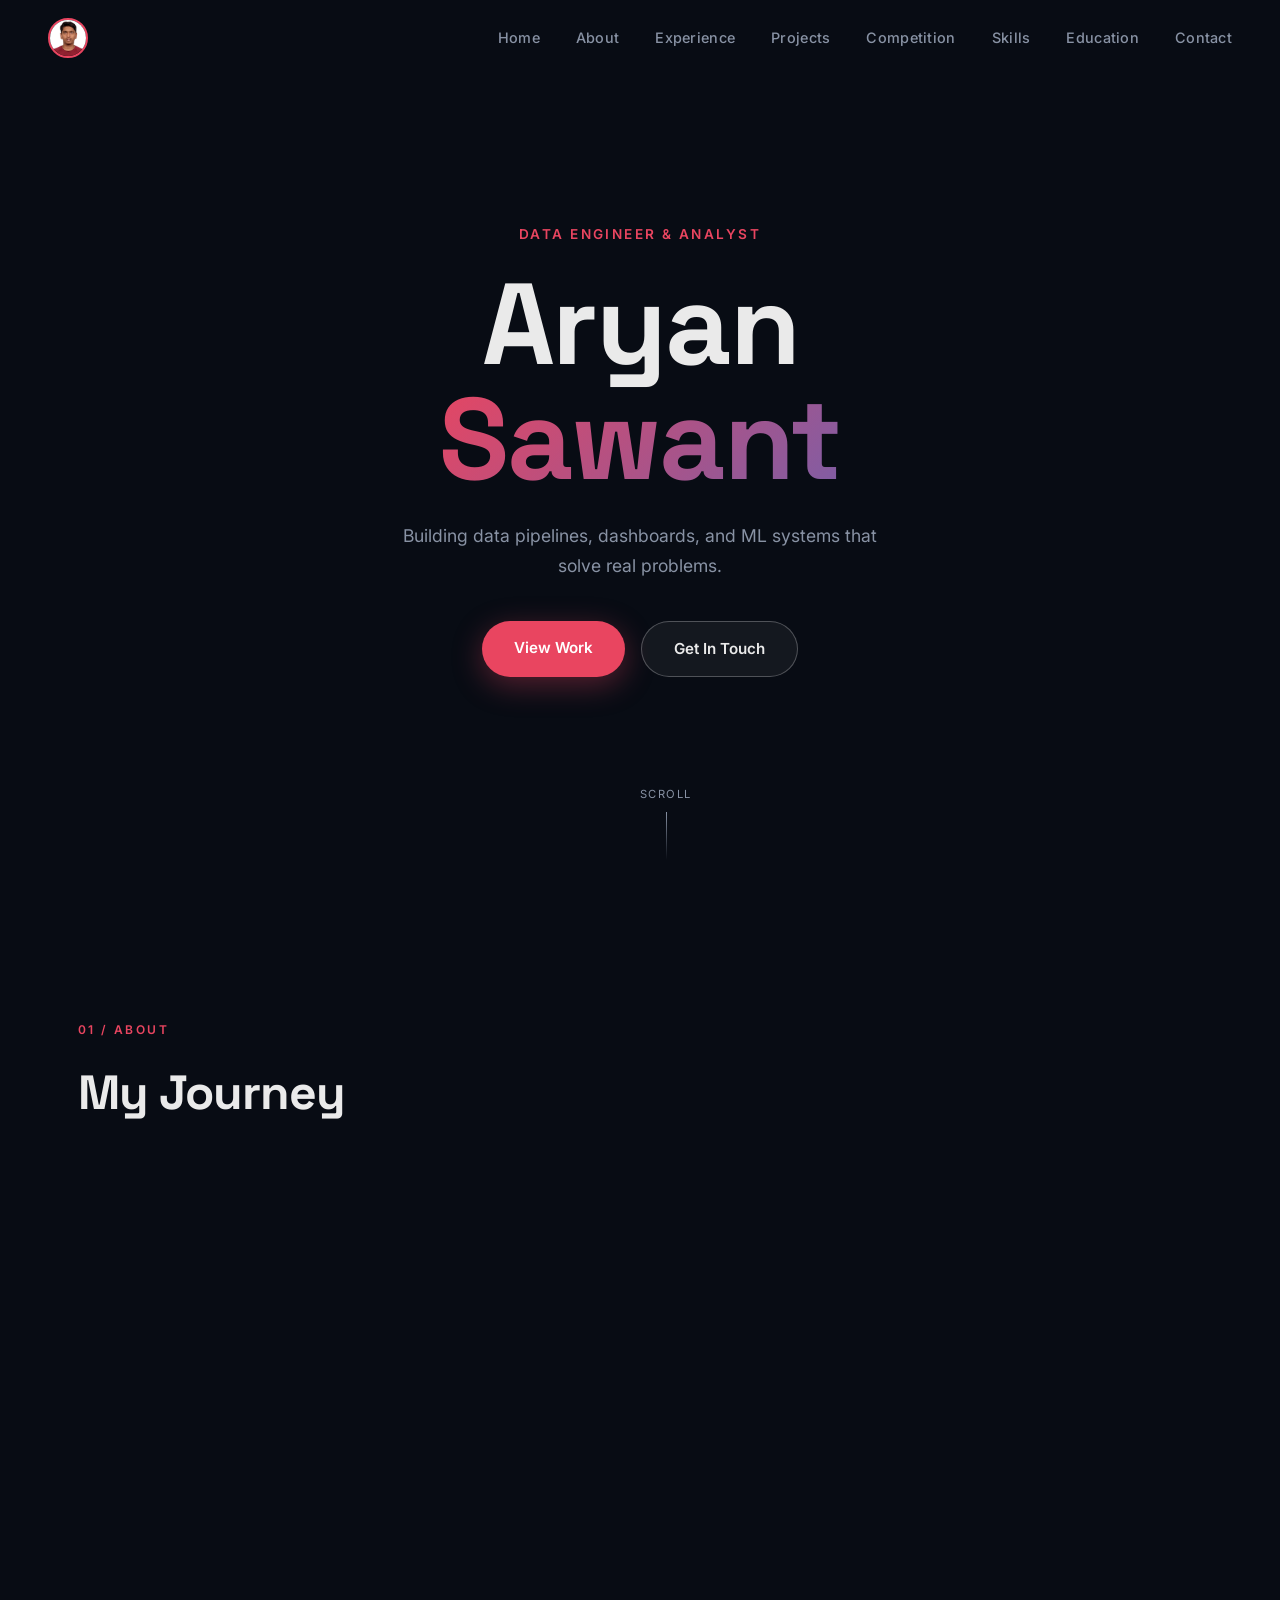
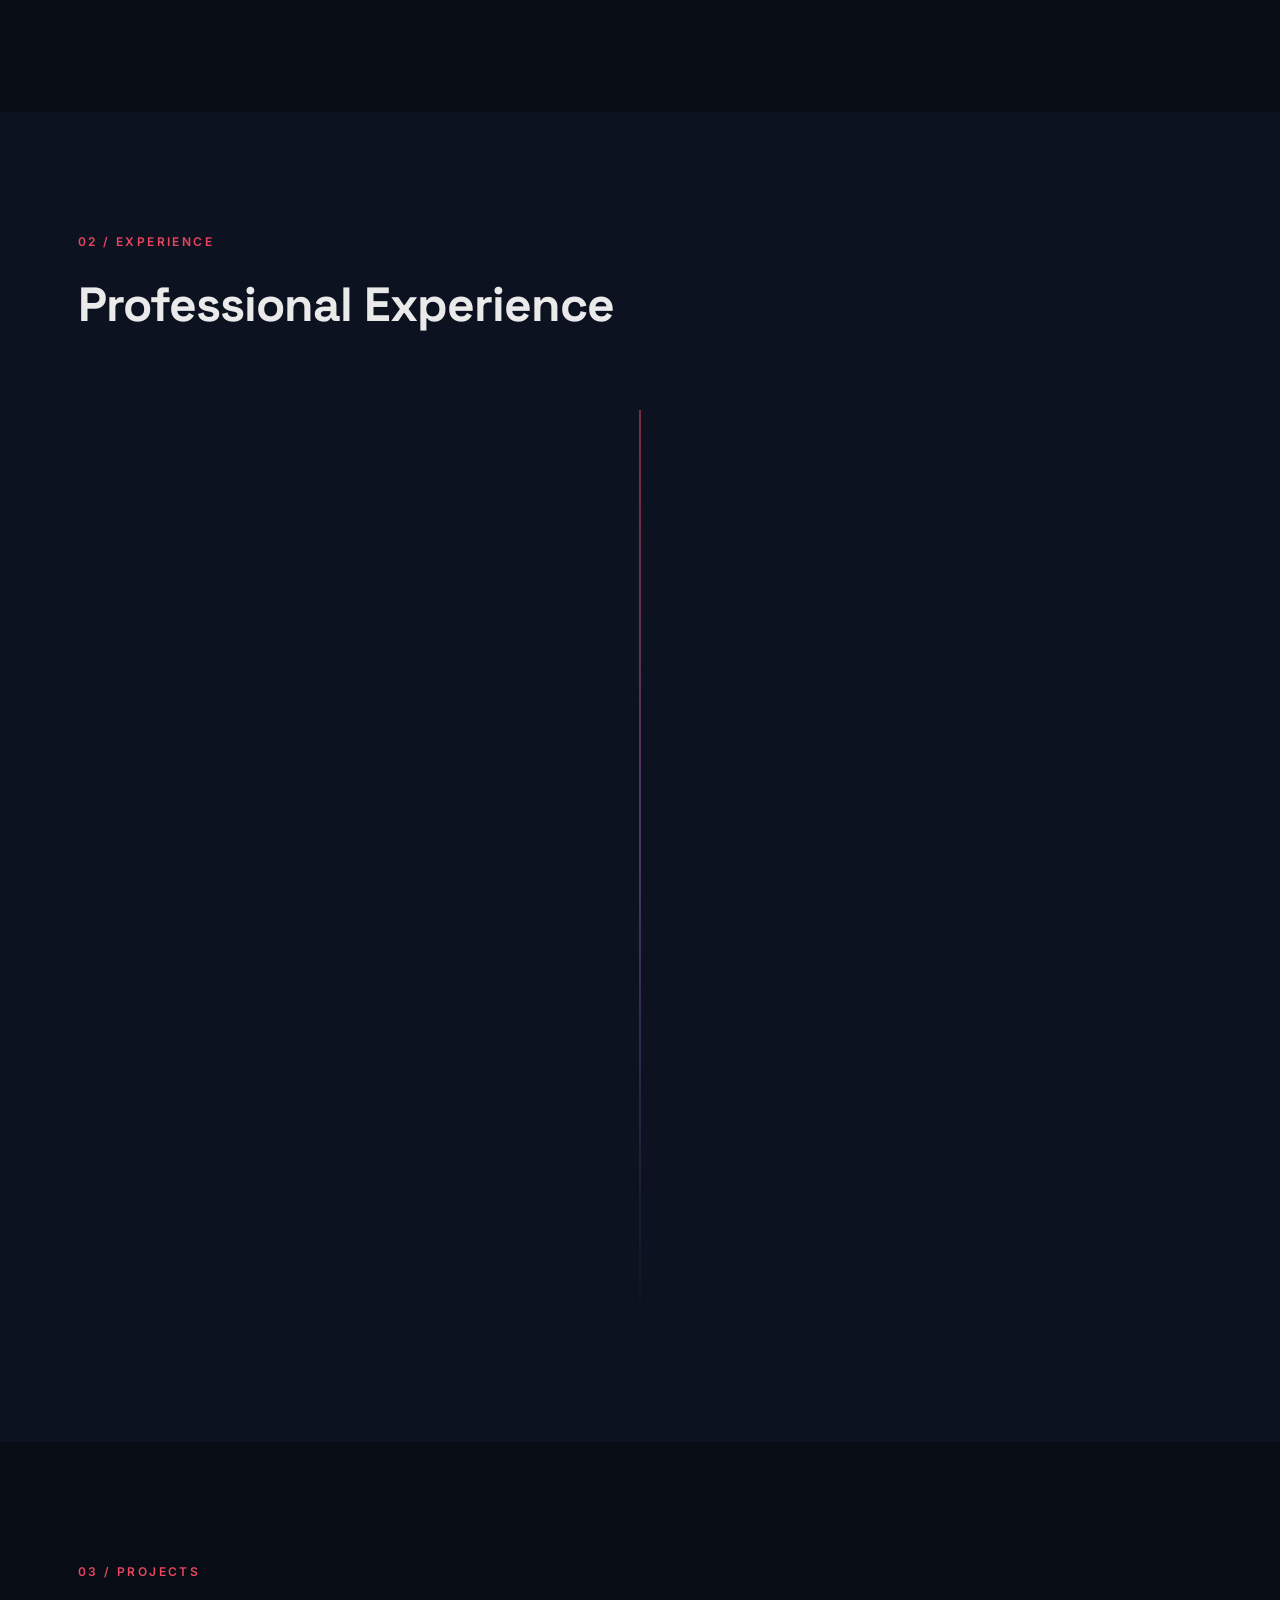
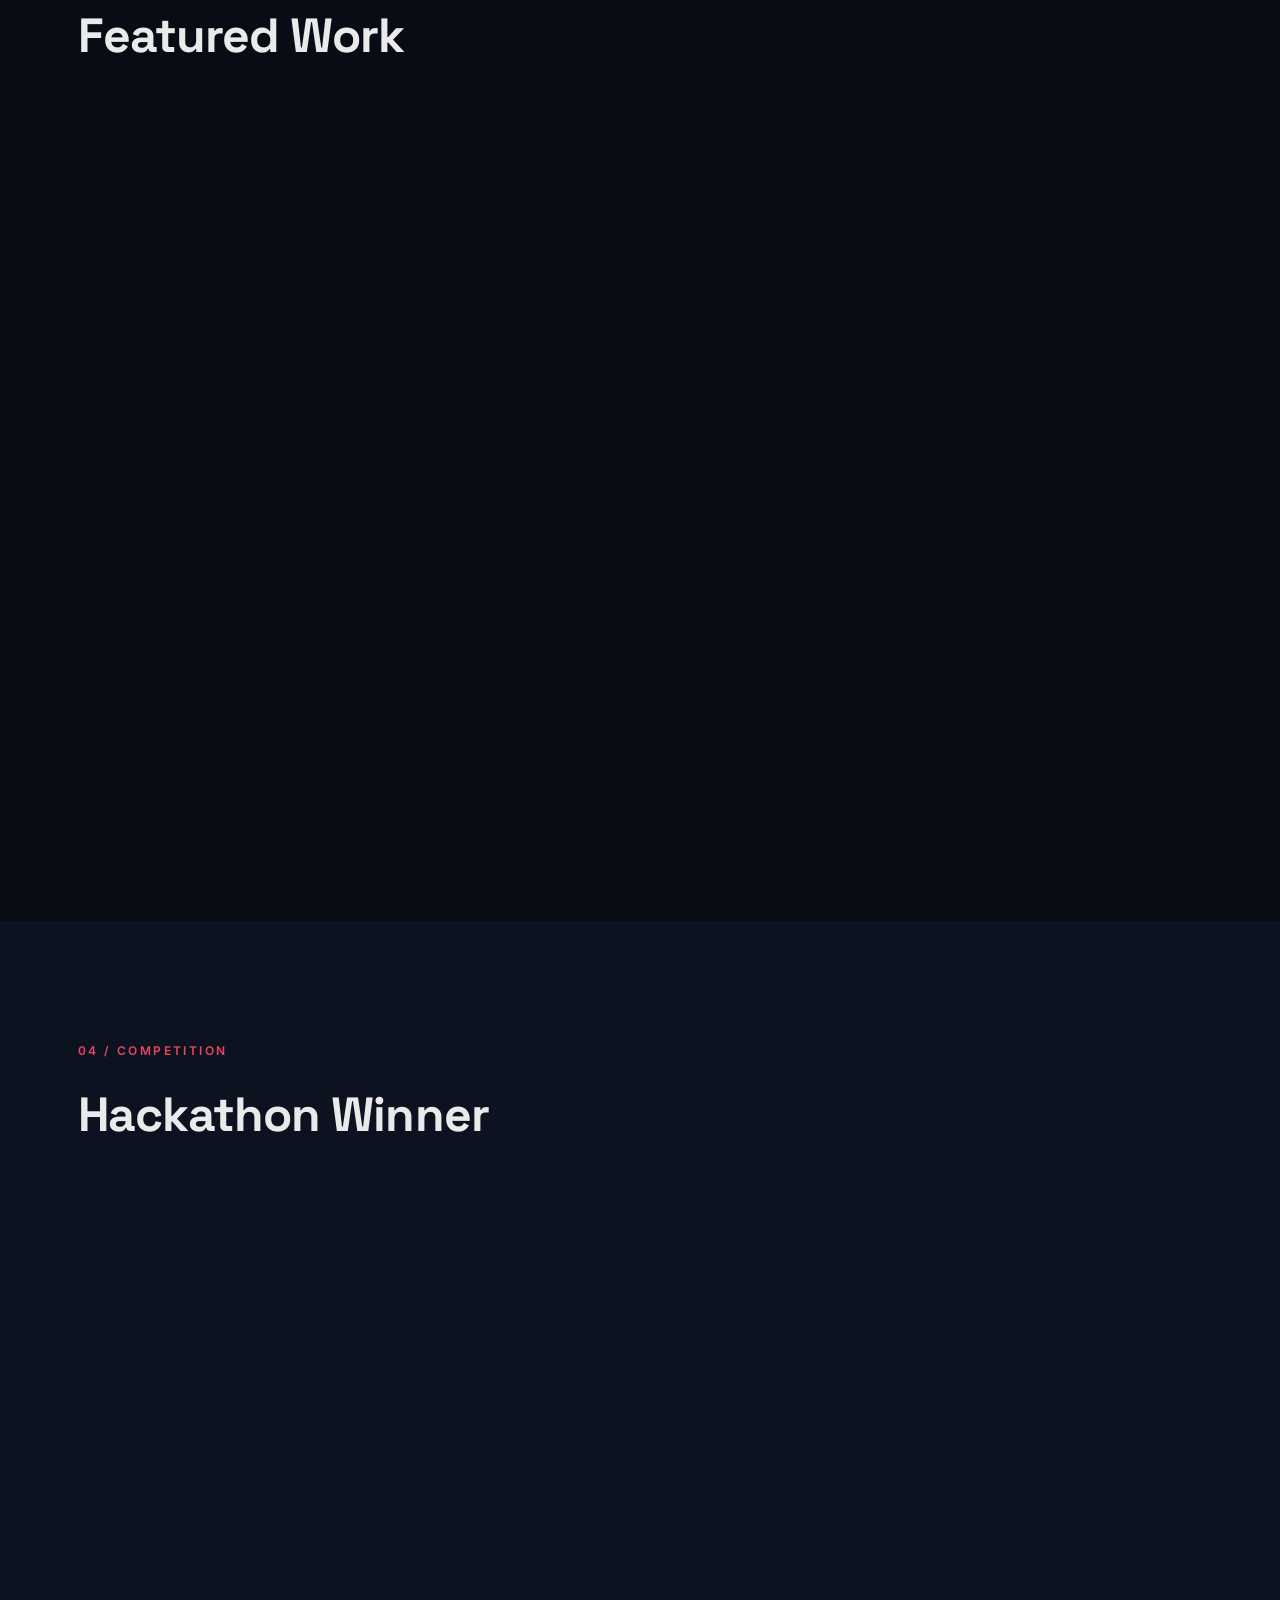
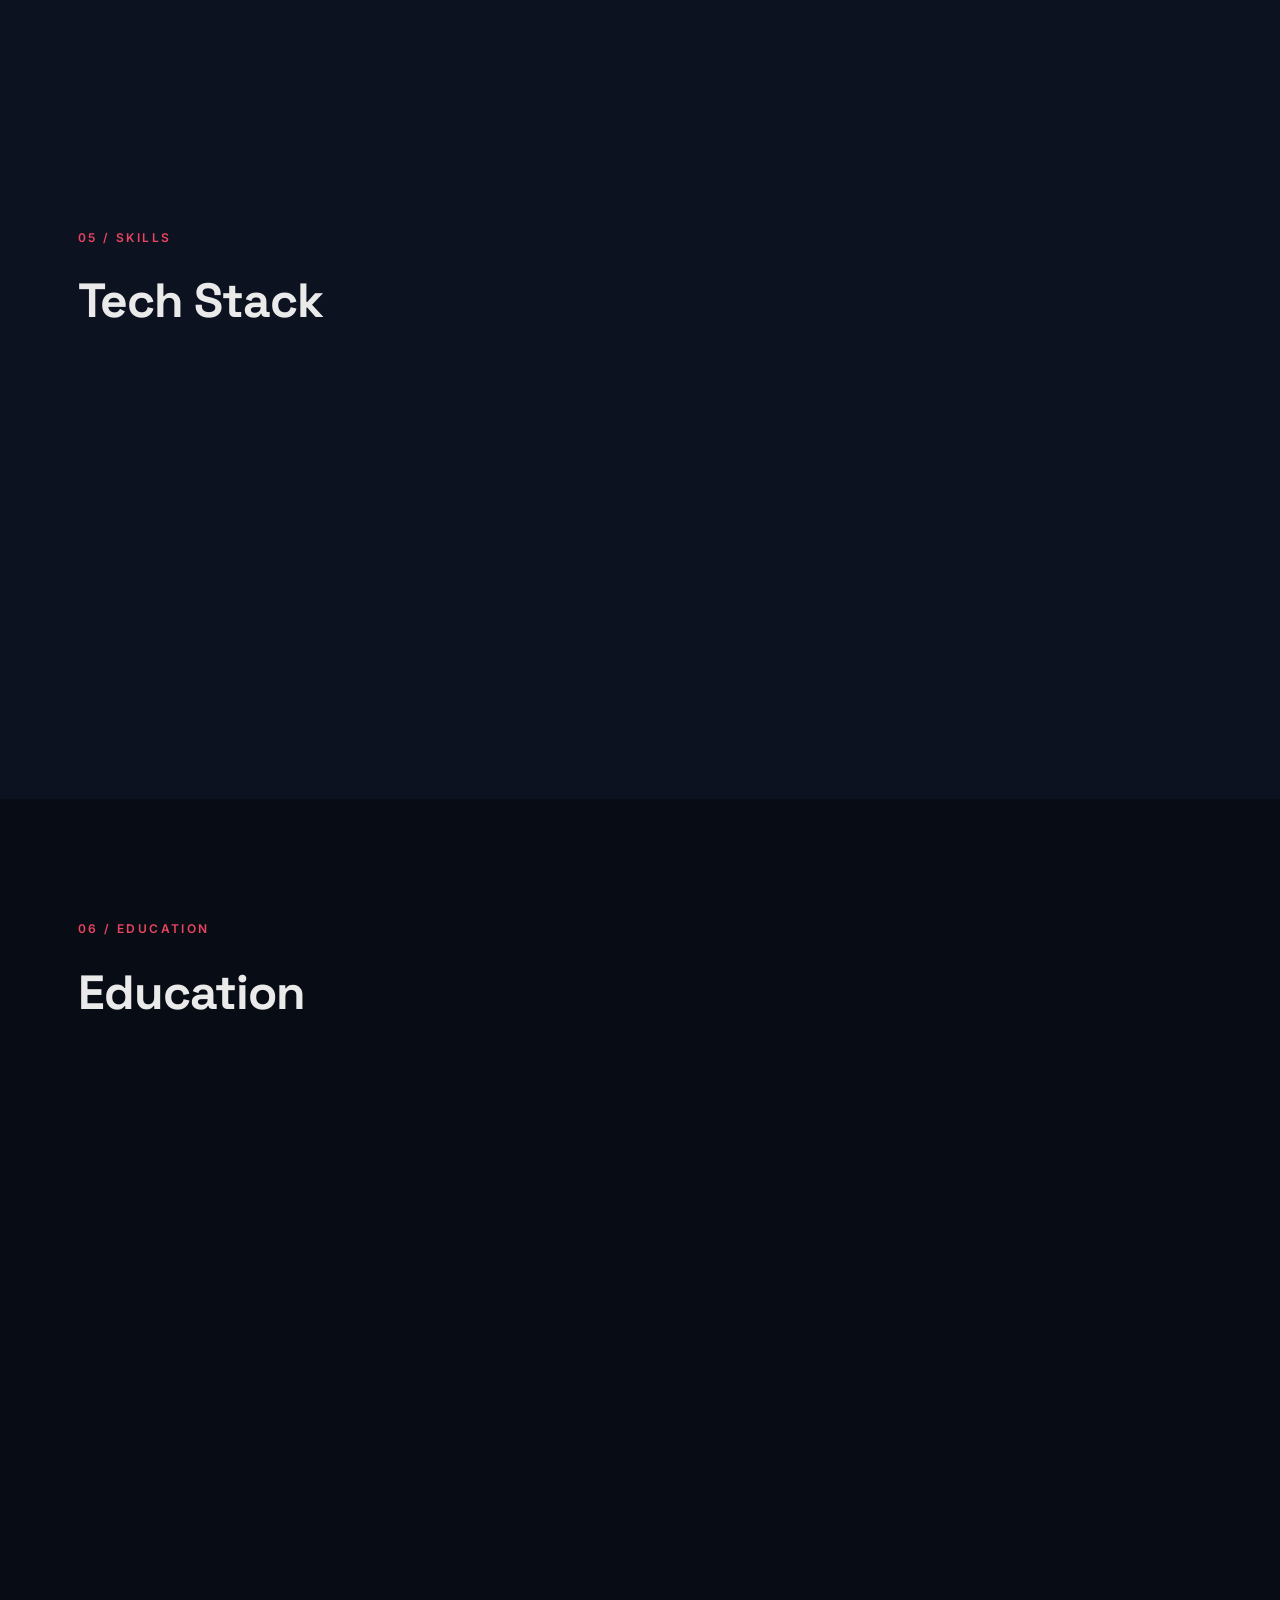
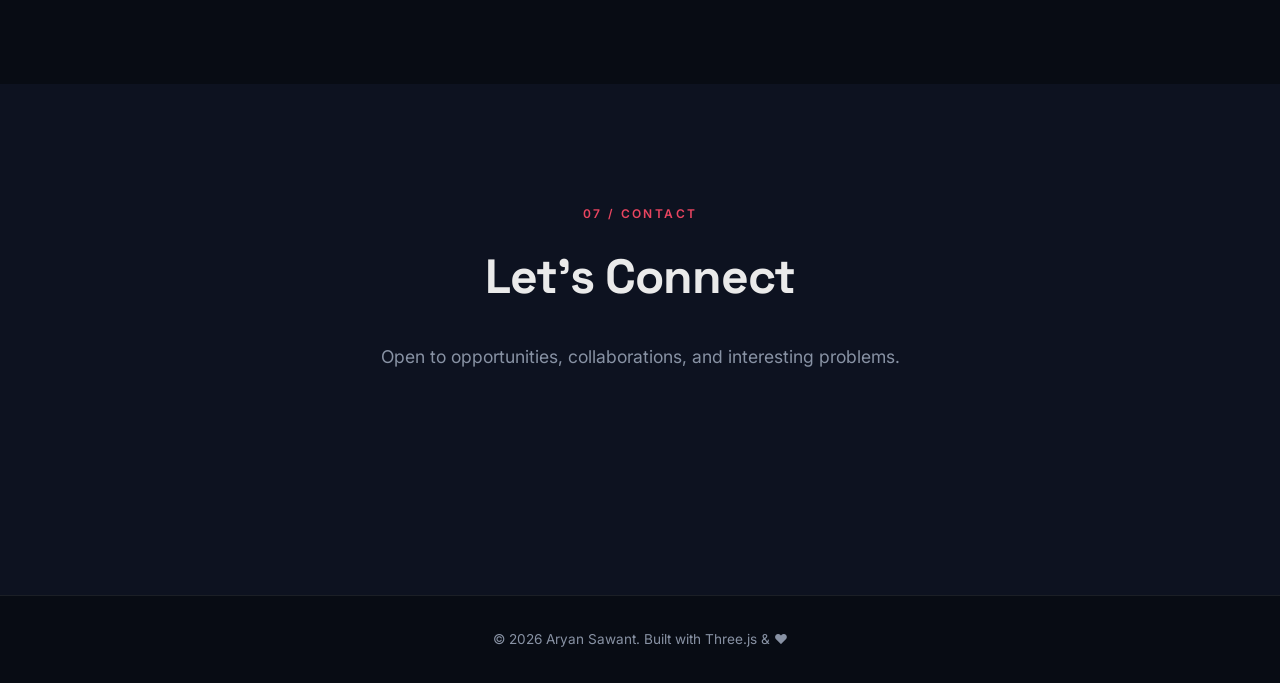
==== 3d-portfolio/index.html @ 6ea006fa "Remove Portfolio from page title Co-Authored-By: Claude Sonnet 4.6 <noreply@anthropic.com>" ====
<!doctype html>
<html lang="en">
<head>
  <meta charset="UTF-8" />
  <meta name="viewport" content="width=device-width, initial-scale=1.0" />
  <title>Aryan Sawant</title>
  <link rel="icon" href="project images/DSC_0341.JPG" type="image/jpeg" />
  <link rel="preconnect" href="https://fonts.googleapis.com" />
  <link rel="stylesheet" href="https://fonts.googleapis.com/css2?family=Inter:wght@300;400;600;700;900&family=Space+Grotesk:wght@400;600;700&display=swap" />
  <link rel="stylesheet" href="styles.css" />
</head>
<body>

<!-- ── NAV ─────────────────────────────────────────────────────────── -->
<nav id="navbar">
  <div class="nav-logo"><img src="project images/DSC_0341.JPG" alt="Aryan Sawant" class="nav-avatar" /></div>
  <ul class="nav-links">
    <li><a href="#hero">Home</a></li>
    <li><a href="#about">About</a></li>
    <li><a href="#experience">Experience</a></li>
    <li><a href="#projects">Projects</a></li>
    <li><a href="#hackathon">Competition</a></li>
    <li><a href="#skills">Skills</a></li>
    <li><a href="#education">Education</a></li>
    <li><a href="#contact">Contact</a></li>
  </ul>
  <button class="nav-hamburger" id="hamburger" aria-label="Menu">&#9776;</button>
</nav>

<!-- ── HERO ────────────────────────────────────────────────────────── -->
<section id="hero">
  <canvas id="hero-canvas"></canvas>
  <div class="hero-content">
    <p class="hero-tag">Data Engineer &amp; Analyst</p>
    <h1 class="hero-name">Aryan<br><span>Sawant</span></h1>
    <p class="hero-sub">Building data pipelines, dashboards, and ML systems that solve real problems.</p>
    <div class="hero-cta">
      <a href="#projects" class="btn btn-primary">View Work</a>
      <a href="#contact" class="btn btn-outline">Get In Touch</a>
    </div>
  </div>
  <div class="hero-scroll-hint">
    <span>Scroll</span>
    <div class="scroll-line"></div>
  </div>
</section>

<!-- ── ABOUT ───────────────────────────────────────────────────────── -->
<section id="about" class="section">
  <div class="container">
    <div class="section-label">01 / About</div>
    <h2 class="section-title">My Journey</h2>
    <div class="about-grid">
      <div class="about-text reveal">
        <p>I am a Computer Engineering student and data-focused developer who has built practical experience across analytics, dashboards, machine learning, and data engineering.</p>
        <p>My journey began with a Data Analyst Internship at <strong>DRDO</strong>, where I worked on aircraft tire defect detection, waste forecasting dashboards, and AI-driven research for defense operations.</p>
        <p>I later contributed as a Data Analyst at <strong>KUIK</strong>, building delivery performance pipelines, PostgreSQL optimizations, coverage dashboards, and automation tools for real business problems.</p>
        <p>I also secured <strong>2nd runner-up</strong> in the Tantraudgama 2025 Insight Innovators Challenge — winning ₹10,000.</p>
      </div>
      <div class="about-card-wrap reveal">
        <div class="about-3d-card" id="about-card">
          <div class="card-inner">
            <div class="card-glow"></div>
            <div class="card-stat"><span class="stat-num">2+</span><span class="stat-label">Years of Experience</span></div>
            <div class="card-stat"><span class="stat-num">50k+</span><span class="stat-label">Records Analyzed</span></div>
            <div class="card-stat"><span class="stat-num">93%</span><span class="stat-label">ML Model Accuracy</span></div>
            <div class="card-stat"><span class="stat-num">30%</span><span class="stat-label">SLA Improvement</span></div>
          </div>
        </div>
      </div>
    </div>
  </div>
</section>

<!-- ── EXPERIENCE ──────────────────────────────────────────────────── -->
<section id="experience" class="section section-dark">
  <div class="container">
    <div class="section-label">02 / Experience</div>
    <h2 class="section-title">Professional Experience</h2>
    <div class="timeline">

      <div class="timeline-item reveal" data-side="right">
        <div class="timeline-dot"></div>
        <div class="timeline-card tilt-card">
          <div class="tc-header">
            <div class="tc-logo-wrap">
              <img src="project images/thekuik_logo.jfif" alt="KUIK" class="tc-logo" />
            </div>
            <div>
              <h3>Data Analyst Intern</h3>
              <p class="tc-org">KUIK</p>
              <p class="tc-date">Aug 2025 – Apr 2026</p>
            </div>
          </div>
          <ul>
            <li>Developed data pipelines enhancing delivery performance for Amazon &amp; Myntra.</li>
            <li>Created dashboards improving visibility into delivery delays — <strong>30% SLA improvement</strong>.</li>
            <li>Optimized PostgreSQL queries boosting data reliability by <strong>10%</strong>.</li>
            <li>Integrated pincode coverage dashboards for serviceable delivery areas.</li>
            <li>Built a Python tool to calculate the farthest serviceable delivery point, eliminating manual effort.</li>
          </ul>
        </div>
      </div>

      <div class="timeline-item reveal" data-side="left">
        <div class="timeline-dot"></div>
        <div class="timeline-card tilt-card">
          <div class="tc-header">
            <div class="tc-logo-wrap">
              <img src="project images/drdo.png" alt="DRDO" class="tc-logo" />
            </div>
            <div>
              <h3>Data Analyst Intern</h3>
              <p class="tc-org">DRDO</p>
              <p class="tc-date">Jan 2024 – Sep 2024</p>
            </div>
          </div>
          <ul>
            <li>Designed aircraft tire defect detection system with <strong>93% accuracy</strong>.</li>
            <li>Built Power BI dashboards for waste category forecasting, reducing defense costs.</li>
            <li>Published a research paper on AI-driven waste management in a high-impact journal.</li>
            <li>Improved analytical accuracy by <strong>9%</strong> using data normalization techniques.</li>
          </ul>
        </div>
      </div>

    </div>
  </div>
</section>

<!-- ── PROJECTS ────────────────────────────────────────────────────── -->
<section id="projects" class="section">
  <div class="container">
    <div class="section-label">03 / Projects</div>
    <h2 class="section-title">Featured Work</h2>
    <div class="project-grid">

      <!-- Rsend -->
      <div class="project-card tilt-card reveal">
        <div class="project-img-wrap proj-illustration">
          <svg viewBox="0 0 400 200" xmlns="http://www.w3.org/2000/svg" class="proj-svg">
            <defs>
              <linearGradient id="g1" x1="0%" y1="0%" x2="100%" y2="100%">
                <stop offset="0%" stop-color="#1a1d3a"/>
                <stop offset="100%" stop-color="#2d1f4e"/>
              </linearGradient>
              <linearGradient id="g1a" x1="0%" y1="100%" x2="0%" y2="0%">
                <stop offset="0%" stop-color="#7b5ea7" stop-opacity="0.9"/>
                <stop offset="100%" stop-color="#e94560" stop-opacity="0.9"/>
              </linearGradient>
            </defs>
            <rect width="400" height="200" fill="url(#g1)"/>
            <!-- grid lines -->
            <line x1="0" y1="160" x2="400" y2="160" stroke="rgba(255,255,255,0.06)" stroke-width="1"/>
            <line x1="0" y1="120" x2="400" y2="120" stroke="rgba(255,255,255,0.06)" stroke-width="1"/>
            <line x1="0" y1="80" x2="400" y2="80" stroke="rgba(255,255,255,0.06)" stroke-width="1"/>
            <!-- bar chart -->
            <rect x="30" y="100" width="28" height="60" rx="4" fill="url(#g1a)" opacity="0.8"/>
            <rect x="70" y="70"  width="28" height="90" rx="4" fill="url(#g1a)"/>
            <rect x="110" y="115" width="28" height="45" rx="4" fill="url(#g1a)" opacity="0.7"/>
            <rect x="150" y="55"  width="28" height="105" rx="4" fill="url(#g1a)"/>
            <rect x="190" y="85"  width="28" height="75" rx="4" fill="url(#g1a)" opacity="0.85"/>
            <!-- sidebar panel -->
            <rect x="248" y="20" width="132" height="160" rx="10" fill="rgba(255,255,255,0.05)" stroke="rgba(255,255,255,0.1)" stroke-width="1"/>
            <!-- paper plane icon -->
            <text x="268" y="52" font-size="22" fill="#7b5ea7">✈</text>
            <!-- email rows -->
            <rect x="262" y="65" width="100" height="7" rx="3" fill="rgba(255,255,255,0.15)"/>
            <rect x="262" y="78" width="74" height="5" rx="3" fill="rgba(255,255,255,0.08)"/>
            <rect x="262" y="95" width="100" height="7" rx="3" fill="rgba(255,255,255,0.12)"/>
            <rect x="262" y="108" width="60" height="5" rx="3" fill="rgba(255,255,255,0.07)"/>
            <rect x="262" y="124" width="100" height="7" rx="3" fill="rgba(255,255,255,0.1)"/>
            <!-- send button -->
            <rect x="262" y="148" width="100" height="20" rx="10" fill="#7b5ea7" opacity="0.9"/>
            <text x="312" y="162" font-size="9" fill="white" text-anchor="middle" font-family="Arial">Send Report</text>
          </svg>
          <div class="project-overlay">
            <a href="https://project-fdt4h.vercel.app" target="_blank" class="overlay-btn">View Live</a>
          </div>
        </div>
        <div class="project-body">
          <h3>Rsend — Email Delivery System</h3>
          <div class="project-tags">
            <span>React</span><span>TypeScript</span><span>Supabase</span><span>EmailJS</span><span>Vercel</span>
          </div>
          <ul>
            <li>Browser-based EDS — connect Google Sheets/CSV, generate AI-assisted charts, send emails automatically.</li>
            <li>AI body expansion, threshold alerts, multi-sheet support, and visual chart capture via snipping tool.</li>
            <li>Full stack: React 18 + Vite + Tailwind CSS, PostgreSQL (Supabase), Cloudinary file hosting.</li>
          </ul>
          <a href="https://project-fdt4h.vercel.app" target="_blank" class="project-link">View Live →</a>
        </div>
      </div>

      <!-- Customer Delivery Analytics -->
      <div class="project-card tilt-card reveal">
        <div class="project-img-wrap proj-illustration">
          <svg viewBox="0 0 400 200" xmlns="http://www.w3.org/2000/svg" class="proj-svg">
            <defs>
              <linearGradient id="g2" x1="0%" y1="0%" x2="100%" y2="100%">
                <stop offset="0%" stop-color="#0d1f3c"/>
                <stop offset="100%" stop-color="#0a2a4a"/>
              </linearGradient>
              <linearGradient id="g2a" x1="0%" y1="100%" x2="0%" y2="0%">
                <stop offset="0%" stop-color="#0077b6"/>
                <stop offset="100%" stop-color="#00c6fb"/>
              </linearGradient>
            </defs>
            <rect width="400" height="200" fill="url(#g2)"/>
            <!-- grid -->
            <line x1="0" y1="160" x2="400" y2="160" stroke="rgba(255,255,255,0.06)" stroke-width="1"/>
            <line x1="0" y1="120" x2="400" y2="120" stroke="rgba(255,255,255,0.06)" stroke-width="1"/>
            <line x1="0" y1="80"  x2="400" y2="80"  stroke="rgba(255,255,255,0.06)" stroke-width="1"/>
            <!-- line chart path -->
            <polyline points="20,150 70,110 120,130 170,75 220,95 270,60 320,80 380,50"
              fill="none" stroke="#00c6fb" stroke-width="2.5" stroke-linecap="round" stroke-linejoin="round"/>
            <!-- area fill -->
            <polygon points="20,150 70,110 120,130 170,75 220,95 270,60 320,80 380,50 380,165 20,165"
              fill="url(#g2a)" opacity="0.12"/>
            <!-- dots on line -->
            <circle cx="170" cy="75" r="4" fill="#00c6fb"/>
            <circle cx="270" cy="60" r="4" fill="#00c6fb"/>
            <circle cx="380" cy="50" r="4" fill="#00c6fb"/>
            <!-- KPI cards top-right -->
            <rect x="240" y="15" width="72" height="38" rx="8" fill="rgba(0,198,251,0.12)" stroke="rgba(0,198,251,0.25)" stroke-width="1"/>
            <text x="276" y="31" font-size="7" fill="rgba(255,255,255,0.55)" text-anchor="middle" font-family="Arial">On-Time Rate</text>
            <text x="276" y="45" font-size="13" fill="#00c6fb" text-anchor="middle" font-family="Arial" font-weight="bold">87%</text>
            <rect x="320" y="15" width="72" height="38" rx="8" fill="rgba(0,198,251,0.12)" stroke="rgba(0,198,251,0.25)" stroke-width="1"/>
            <text x="356" y="31" font-size="7" fill="rgba(255,255,255,0.55)" text-anchor="middle" font-family="Arial">SLA Breach</text>
            <text x="356" y="45" font-size="13" fill="#e94560" text-anchor="middle" font-family="Arial" font-weight="bold">-30%</text>
            <!-- delivery truck icon area -->
            <rect x="20" y="15" width="100" height="38" rx="8" fill="rgba(255,255,255,0.04)" stroke="rgba(255,255,255,0.08)" stroke-width="1"/>
            <text x="70" y="38" font-size="20" text-anchor="middle" fill="rgba(255,255,255,0.7)">🚚</text>
          </svg>
          <div class="project-overlay">
            <a href="https://aryans1211-customer-anal-kuik-delivery-analysisdashboard-zouprb.streamlit.app/" target="_blank" class="overlay-btn">View Live</a>
          </div>
        </div>
        <div class="project-body">
          <h3>Customer Delivery Performance Analytics</h3>
          <div class="project-tags">
            <span>Python</span><span>SQL</span><span>Power BI</span><span>Streamlit</span>
          </div>
          <ul>
            <li>Analyzed 50,000+ delivery records to identify patterns and optimize performance.</li>
            <li>Designed dashboards tracking on-time delivery rates and hub efficiency.</li>
            <li>Reduced last-mile SLA breaches using data-driven solutions.</li>
          </ul>
          <a href="https://aryans1211-customer-anal-kuik-delivery-analysisdashboard-zouprb.streamlit.app/" target="_blank" class="project-link">View Project →</a>
        </div>
      </div>

      <!-- Network Chat Room -->
      <div class="project-card tilt-card reveal">
        <div class="project-img-wrap proj-illustration">
          <svg viewBox="0 0 400 200" xmlns="http://www.w3.org/2000/svg" class="proj-svg">
            <defs>
              <linearGradient id="g3" x1="0%" y1="0%" x2="100%" y2="100%">
                <stop offset="0%" stop-color="#0f2027"/>
                <stop offset="100%" stop-color="#1a3a2a"/>
              </linearGradient>
            </defs>
            <rect width="400" height="200" fill="url(#g3)"/>
            <!-- network lines -->
            <line x1="200" y1="100" x2="80"  y2="50"  stroke="rgba(0,200,150,0.25)" stroke-width="1.5"/>
            <line x1="200" y1="100" x2="320" y2="50"  stroke="rgba(0,200,150,0.25)" stroke-width="1.5"/>
            <line x1="200" y1="100" x2="60"  y2="155" stroke="rgba(0,200,150,0.25)" stroke-width="1.5"/>
            <line x1="200" y1="100" x2="340" y2="155" stroke="rgba(0,200,150,0.25)" stroke-width="1.5"/>
            <line x1="200" y1="100" x2="200" y2="25"  stroke="rgba(0,200,150,0.2)"  stroke-width="1.5"/>
            <line x1="80"  y1="50"  x2="60"  y2="155" stroke="rgba(0,200,150,0.12)" stroke-width="1"/>
            <line x1="320" y1="50"  x2="340" y2="155" stroke="rgba(0,200,150,0.12)" stroke-width="1"/>
            <!-- chat bubble left -->
            <rect x="30" y="112" width="80" height="28" rx="10" fill="rgba(0,200,150,0.18)" stroke="rgba(0,200,150,0.35)" stroke-width="1"/>
            <rect x="38" y="120" width="50" height="5" rx="2" fill="rgba(255,255,255,0.4)"/>
            <rect x="38" y="129" width="34" height="4" rx="2" fill="rgba(255,255,255,0.2)"/>
            <polygon points="40,140 30,148 50,140" fill="rgba(0,200,150,0.18)"/>
            <!-- chat bubble right -->
            <rect x="290" y="112" width="80" height="28" rx="10" fill="rgba(233,69,96,0.18)" stroke="rgba(233,69,96,0.35)" stroke-width="1"/>
            <rect x="298" y="120" width="50" height="5" rx="2" fill="rgba(255,255,255,0.4)"/>
            <rect x="298" y="129" width="36" height="4" rx="2" fill="rgba(255,255,255,0.2)"/>
            <polygon points="360,140 370,148 350,140" fill="rgba(233,69,96,0.18)"/>
            <!-- center node -->
            <circle cx="200" cy="100" r="18" fill="rgba(0,200,150,0.15)" stroke="#00c896" stroke-width="2"/>
            <text x="200" y="106" font-size="14" text-anchor="middle" fill="#00c896">💬</text>
            <!-- peripheral nodes -->
            <circle cx="80"  cy="50"  r="10" fill="rgba(0,200,150,0.2)" stroke="#00c896" stroke-width="1.5"/>
            <circle cx="320" cy="50"  r="10" fill="rgba(0,200,150,0.2)" stroke="#00c896" stroke-width="1.5"/>
            <circle cx="60"  cy="155" r="10" fill="rgba(0,200,150,0.2)" stroke="#00c896" stroke-width="1.5"/>
            <circle cx="340" cy="155" r="10" fill="rgba(0,200,150,0.2)" stroke="#00c896" stroke-width="1.5"/>
            <circle cx="200" cy="25"  r="8"  fill="rgba(0,200,150,0.2)" stroke="#00c896" stroke-width="1.5"/>
            <!-- LAN label -->
            <rect x="158" y="165" width="84" height="22" rx="11" fill="rgba(0,200,150,0.12)" stroke="rgba(0,200,150,0.3)" stroke-width="1"/>
            <text x="200" y="180" font-size="9" text-anchor="middle" fill="#00c896" font-family="Arial" font-weight="bold">LAN NETWORK</text>
          </svg>
          <div class="project-overlay">
            <a href="https://github.com/AryanS1211/Network_Chat_Room" target="_blank" class="overlay-btn">View on GitHub</a>
          </div>
        </div>
        <div class="project-body">
          <h3>Network Chat Room</h3>
          <div class="project-tags">
            <span>Python</span><span>Sockets</span><span>LAN</span>
          </div>
          <ul>
            <li>Developed a LAN chat application for real-time group messaging.</li>
            <li>Implemented robust communication protocols for seamless interaction.</li>
            <li>Designed an intuitive UI for efficient multi-user communication.</li>
          </ul>
          <a href="https://github.com/AryanS1211/Network_Chat_Room" target="_blank" class="project-link">View Project →</a>
        </div>
      </div>

    </div>
  </div>
</section>

<!-- ── HACKATHON ────────────────────────────────────────────────────── -->
<section id="hackathon" class="section section-dark">
  <div class="container">
    <div class="section-label">04 / Competition</div>
    <h2 class="section-title">Hackathon Winner</h2>
    <div class="hackathon-layout">
      <div class="hackathon-img-wrap reveal">
        <img src="project images/hackthon.jpeg" alt="Tantraudgama 2025" />
        <div class="hackathon-badge">🏆 Hackathon Winner</div>
      </div>
      <div class="hackathon-details reveal">
        <h3>Tantraudgama 2025 — Insight Innovators Challenge</h3>
        <p class="hackathon-desc">A proud milestone from my competitive data journey — where practical analytics and predictive modelling came together in a high-pressure challenge.</p>
        <div class="hackathon-stats">
          <div class="h-stat"><span class="h-stat-val">₹10,000</span><span class="h-stat-label">Cash Prize</span></div>
          <div class="h-stat"><span class="h-stat-val">🏆</span><span class="h-stat-label">Winner</span></div>
          <div class="h-stat"><span class="h-stat-val">2025</span><span class="h-stat-label">Year</span></div>
        </div>
        <ul class="hackathon-list">
          <li>Won the Tantraudgama 2025 Insight Innovators Challenge as Hackathon Winner.</li>
          <li>Competed in data analytics and predictive modelling with a practical, data-driven solution.</li>
          <li>Awarded a cash prize of <strong>₹10,000</strong> for the winning performance.</li>
        </ul>
      </div>
    </div>
  </div>
</section>

<!-- ── SKILLS ──────────────────────────────────────────────────────── -->
<section id="skills" class="section section-dark">
  <div class="container">
    <div class="section-label">05 / Skills</div>
    <h2 class="section-title">Tech Stack</h2>
    <div class="skills-grid" id="skills-grid">
      <div class="skill-chip reveal"><img src="https://cdn.simpleicons.org/python" alt="Python" /><span>Python</span></div>
      <div class="skill-chip reveal"><img src="https://cdn.simpleicons.org/pandas/150458" alt="Pandas" /><span>Pandas</span></div>
      <div class="skill-chip reveal"><img src="https://cdn.simpleicons.org/numpy/013243" alt="NumPy" /><span>NumPy</span></div>
      <div class="skill-chip reveal"><img src="https://img.icons8.com/color/96/sql.png" alt="SQL" /><span>SQL</span></div>
      <div class="skill-chip reveal"><img src="https://cdn.simpleicons.org/postgresql" alt="PostgreSQL" /><span>PostgreSQL</span></div>
      <div class="skill-chip reveal"><img src="https://cdn.jsdelivr.net/gh/devicons/devicon/icons/java/java-original.svg" alt="Java" /><span>Java</span></div>
      <div class="skill-chip reveal"><img src="https://cdn.simpleicons.org/scikitlearn" alt="ML" /><span>Machine Learning</span></div>
      <div class="skill-chip reveal"><img src="https://cdn.jsdelivr.net/gh/devicons/devicon/icons/pytorch/pytorch-original.svg" alt="Deep Learning" /><span>Deep Learning</span></div>
      <div class="skill-chip reveal"><img src="https://cdn.jsdelivr.net/gh/devicons/devicon/icons/azure/azure-original.svg" alt="Azure" /><span>Azure Data Factory</span></div>
      <div class="skill-chip reveal"><img src="https://cdn.simpleicons.org/supabase" alt="Supabase" /><span>Supabase</span></div>
      <div class="skill-chip reveal"><img src="https://img.icons8.com/color/96/power-bi-2021.png" alt="Power BI" /><span>Power BI</span></div>
      <div class="skill-chip reveal"><img src="https://img.icons8.com/color/96/microsoft-excel-2019--v1.png" alt="Excel" /><span>Excel</span></div>
      <div class="skill-chip reveal"><img src="https://cdn.simpleicons.org/apachesuperset/20A6C9" alt="Superset" /><span>Apache Superset</span></div>
      <div class="skill-chip reveal"><img src="https://cdn.simpleicons.org/looker/4285F4" alt="Looker" /><span>Looker Studio</span></div>
    </div>
  </div>
</section>

<!-- ── EDUCATION ───────────────────────────────────────────────────── -->
<section id="education" class="section">
  <div class="container">
    <div class="section-label">06 / Education</div>
    <h2 class="section-title">Education</h2>
    <div class="edu-list">
      <div class="edu-item tilt-card reveal">
        <div class="edu-icon">🎓</div>
        <div class="edu-body">
          <h3>Bachelor of Computer Engineering</h3>
          <p class="edu-org">Pune University</p>
          <p class="edu-meta">2022 – 2026 &nbsp;·&nbsp; <strong>7.8 CGPA</strong></p>
        </div>
      </div>
      <div class="edu-item tilt-card reveal">
        <div class="edu-icon">📚</div>
        <div class="edu-body">
          <h3>Class XII — Science</h3>
          <p class="edu-org">Nano Krims Junior College</p>
          <p class="edu-meta">2022 &nbsp;·&nbsp; <strong>71%</strong></p>
        </div>
      </div>
      <div class="edu-item tilt-card reveal">
        <div class="edu-icon">📖</div>
        <div class="edu-body">
          <h3>Class X</h3>
          <p class="edu-org">Mahaveer English Medium School</p>
          <p class="edu-meta">2020 &nbsp;·&nbsp; <strong>81%</strong></p>
        </div>
      </div>
    </div>
  </div>
</section>

<!-- ── CONTACT ─────────────────────────────────────────────────────── -->
<section id="contact" class="section section-dark">
  <div class="container contact-container">
    <div class="section-label">07 / Contact</div>
    <h2 class="section-title">Let's Connect</h2>
    <p class="contact-sub">Open to opportunities, collaborations, and interesting problems.</p>
    <div class="contact-links reveal">
      <a href="mailto:aryansawant1144@gmail.com" class="contact-pill">
        <img src="https://img.icons8.com/color/48/gmail-new.png" alt="Email" />
        aryansawant1144@gmail.com
      </a>
      <a href="tel:+919604475651" class="contact-pill">
        <img src="https://img.icons8.com/color/48/phone.png" alt="Phone" />
        +91 9604475651
      </a>
      <a href="https://www.linkedin.com/in/aryan-sawant/" target="_blank" class="contact-pill">
        <img src="https://img.icons8.com/color/48/linkedin.png" alt="LinkedIn" />
        LinkedIn
      </a>
      <a href="https://github.com/AryanS1211" target="_blank" class="contact-pill">
        <img src="https://cdn.simpleicons.org/github/FFFFFF" alt="GitHub" />
        AryanS1211
      </a>
    </div>
  </div>
</section>

<footer>
  <p>© 2026 Aryan Sawant. Built with Three.js &amp; ❤️</p>
</footer>

<!-- ── SCRIPTS ─────────────────────────────────────────────────────── -->
<script src="https://cdnjs.cloudflare.com/ajax/libs/three.js/r128/three.min.js"></script>
<script src="script.js"></script>
</body>
</html>
---- 3d-portfolio/styles.css ----
/* ── RESET & BASE ─────────────────────────────────────────────────── */
*, *::before, *::after { box-sizing: border-box; margin: 0; padding: 0; }

:root {
  --bg: #080c14;
  --bg2: #0d1220;
  --accent: #e94560;
  --accent2: #7b5ea7;
  --text: #eaeaea;
  --muted: #8892a4;
  --card-bg: rgba(255,255,255,0.04);
  --card-border: rgba(255,255,255,0.08);
  --radius: 20px;
  --font: 'Inter', sans-serif;
  --font2: 'Space Grotesk', sans-serif;
}

html { scroll-behavior: smooth; }

body {
  font-family: var(--font);
  background: var(--bg);
  color: var(--text);
  overflow-x: hidden;
  line-height: 1.7;
}

a { text-decoration: none; color: inherit; }
img { display: block; }
ul { list-style: none; }

.container {
  max-width: 1180px;
  margin: 0 auto;
  padding: 0 28px;
}

/* ── NAV ──────────────────────────────────────────────────────────── */
#navbar {
  position: fixed;
  top: 0; left: 0; right: 0;
  z-index: 1000;
  display: flex;
  align-items: center;
  justify-content: space-between;
  padding: 18px 48px;
  background: rgba(8,12,20,0);
  backdrop-filter: blur(0px);
  transition: background 0.4s, backdrop-filter 0.4s, padding 0.4s;
}

#navbar.scrolled {
  background: rgba(8,12,20,0.88);
  backdrop-filter: blur(18px);
  padding: 12px 48px;
  border-bottom: 1px solid var(--card-border);
}

.nav-logo {
  font-family: var(--font2);
  font-size: 1.4rem;
  font-weight: 700;
  color: var(--accent);
  letter-spacing: 0.04em;
}

.nav-avatar {
  width: 40px;
  height: 40px;
  border-radius: 50%;
  object-fit: cover;
  object-position: top center;
  border: 2px solid var(--accent);
  display: block;
}

.nav-links {
  display: flex;
  gap: 36px;
  list-style: none;
}

.nav-links a {
  font-size: 0.9rem;
  font-weight: 500;
  color: var(--muted);
  letter-spacing: 0.02em;
  transition: color 0.25s;
}

.nav-links a:hover { color: var(--text); }
.nav-links a.active { color: var(--accent); }

.nav-hamburger {
  display: none;
  background: none;
  border: none;
  color: var(--text);
  font-size: 1.5rem;
  cursor: pointer;
}

/* ── HERO ─────────────────────────────────────────────────────────── */
#hero {
  position: relative;
  height: 100vh;
  min-height: 640px;
  display: flex;
  align-items: center;
  justify-content: center;
  overflow: hidden;
}

#hero-canvas {
  position: absolute;
  inset: 0;
  width: 100%;
  height: 100%;
}

.hero-content {
  position: relative;
  z-index: 10;
  text-align: center;
  padding: 0 24px;
}

.hero-tag {
  font-size: 0.85rem;
  font-weight: 600;
  letter-spacing: 0.18em;
  text-transform: uppercase;
  color: var(--accent);
  margin-bottom: 20px;
  opacity: 0;
  animation: fadeUp 0.8s 0.3s forwards;
}

.hero-name {
  font-family: var(--font2);
  font-size: clamp(3.5rem, 9vw, 8rem);
  font-weight: 900;
  line-height: 1;
  letter-spacing: -0.02em;
  margin-bottom: 24px;
  opacity: 0;
  animation: fadeUp 0.8s 0.5s forwards;
}

.hero-name span {
  background: linear-gradient(135deg, var(--accent), var(--accent2));
  -webkit-background-clip: text;
  -webkit-text-fill-color: transparent;
  background-clip: text;
}

.hero-sub {
  max-width: 520px;
  margin: 0 auto 40px;
  color: var(--muted);
  font-size: 1.1rem;
  opacity: 0;
  animation: fadeUp 0.8s 0.7s forwards;
}

.hero-cta {
  display: flex;
  gap: 16px;
  justify-content: center;
  opacity: 0;
  animation: fadeUp 0.8s 0.9s forwards;
}

.btn {
  display: inline-block;
  padding: 14px 32px;
  border-radius: 50px;
  font-weight: 600;
  font-size: 0.95rem;
  transition: transform 0.2s, box-shadow 0.2s;
}

.btn:hover { transform: translateY(-3px); }

.btn-primary {
  background: var(--accent);
  color: #fff;
  box-shadow: 0 8px 30px rgba(233,69,96,0.35);
}

.btn-primary:hover { box-shadow: 0 12px 40px rgba(233,69,96,0.5); }

.btn-outline {
  border: 1px solid rgba(255,255,255,0.25);
  color: var(--text);
  background: rgba(255,255,255,0.05);
}

.btn-outline:hover { border-color: var(--accent); color: var(--accent); }

.hero-scroll-hint {
  position: absolute;
  bottom: 40px;
  left: 50%;
  transform: translateX(-50%);
  display: flex;
  flex-direction: column;
  align-items: center;
  gap: 8px;
  opacity: 0;
  animation: fadeUp 0.8s 1.2s forwards;
  z-index: 10;
}

.hero-scroll-hint span {
  font-size: 0.7rem;
  letter-spacing: 0.14em;
  text-transform: uppercase;
  color: var(--muted);
}

.scroll-line {
  width: 1px;
  height: 48px;
  background: linear-gradient(to bottom, var(--muted), transparent);
  animation: scrollPulse 2s infinite;
}

/* ── SECTIONS ─────────────────────────────────────────────────────── */
.section { padding: 120px 0; }
.section-dark { background: var(--bg2); }

.section-label {
  font-size: 0.75rem;
  font-weight: 600;
  letter-spacing: 0.2em;
  text-transform: uppercase;
  color: var(--accent);
  margin-bottom: 12px;
}

.section-title {
  font-family: var(--font2);
  font-size: clamp(2rem, 4vw, 3rem);
  font-weight: 700;
  margin-bottom: 64px;
  letter-spacing: -0.02em;
}

/* ── ABOUT ────────────────────────────────────────────────────────── */
.about-grid {
  display: grid;
  grid-template-columns: 1fr 1fr;
  gap: 64px;
  align-items: center;
}

.about-text p {
  color: var(--muted);
  margin-bottom: 20px;
  font-size: 1.05rem;
}

.about-text strong { color: var(--text); }

.about-card-wrap { perspective: 1200px; }

.about-3d-card {
  background: var(--card-bg);
  border: 1px solid var(--card-border);
  border-radius: var(--radius);
  padding: 40px 36px;
  position: relative;
  transform-style: preserve-3d;
  transition: transform 0.1s;
  cursor: default;
}

.card-glow {
  position: absolute;
  inset: -1px;
  border-radius: var(--radius);
  background: linear-gradient(135deg, rgba(233,69,96,0.15), rgba(123,94,167,0.15));
  opacity: 0;
  transition: opacity 0.3s;
  pointer-events: none;
}

.about-3d-card:hover .card-glow { opacity: 1; }

.card-inner {
  display: grid;
  grid-template-columns: 1fr 1fr;
  gap: 32px;
}

.card-stat { text-align: center; }

.stat-num {
  display: block;
  font-family: var(--font2);
  font-size: 2.4rem;
  font-weight: 700;
  background: linear-gradient(135deg, var(--accent), var(--accent2));
  -webkit-background-clip: text;
  -webkit-text-fill-color: transparent;
  background-clip: text;
}

.stat-label {
  display: block;
  font-size: 0.82rem;
  color: var(--muted);
  margin-top: 4px;
}

/* ── TIMELINE ─────────────────────────────────────────────────────── */
.timeline {
  position: relative;
  display: flex;
  flex-direction: column;
  gap: 48px;
}

.timeline::before {
  content: '';
  position: absolute;
  left: 50%;
  top: 0; bottom: 0;
  width: 1px;
  background: linear-gradient(to bottom, var(--accent), var(--accent2), transparent);
  transform: translateX(-50%);
}

.timeline-item {
  display: flex;
  justify-content: flex-end;
  padding-right: calc(50% + 40px);
  position: relative;
}

.timeline-item[data-side="left"] {
  justify-content: flex-start;
  padding-right: 0;
  padding-left: calc(50% + 40px);
}

.timeline-dot {
  position: absolute;
  left: 50%;
  top: 32px;
  width: 14px;
  height: 14px;
  border-radius: 50%;
  background: var(--accent);
  transform: translateX(-50%);
  box-shadow: 0 0 20px rgba(233,69,96,0.6);
}

.timeline-card {
  background: var(--card-bg);
  border: 1px solid var(--card-border);
  border-radius: var(--radius);
  padding: 32px;
  width: 100%;
  transition: border-color 0.3s, box-shadow 0.3s;
}

.timeline-card:hover {
  border-color: rgba(233,69,96,0.35);
  box-shadow: 0 20px 50px rgba(0,0,0,0.3);
}

.tc-header {
  display: flex;
  align-items: center;
  gap: 20px;
  margin-bottom: 20px;
}

.tc-logo-wrap {
  width: 70px;
  height: 70px;
  background: #fff;
  border-radius: 14px;
  display: flex;
  align-items: center;
  justify-content: center;
  padding: 10px;
  flex-shrink: 0;
}

.tc-logo {
  width: 100%;
  height: 100%;
  object-fit: contain;
}

.tc-header h3 { font-size: 1.1rem; font-weight: 700; margin-bottom: 4px; }
.tc-org { color: var(--accent); font-size: 0.9rem; font-weight: 600; }
.tc-date { color: var(--muted); font-size: 0.82rem; margin-top: 2px; }

.timeline-card ul li {
  color: var(--muted);
  font-size: 0.93rem;
  padding: 4px 0 4px 16px;
  position: relative;
}

.timeline-card ul li::before {
  content: '▸';
  position: absolute;
  left: 0;
  color: var(--accent);
}

.timeline-card ul li strong { color: var(--text); }

/* ── PROJECTS ─────────────────────────────────────────────────────── */
.project-grid {
  display: grid;
  grid-template-columns: repeat(auto-fit, minmax(320px, 1fr));
  gap: 28px;
}

.project-card {
  background: var(--card-bg);
  border: 1px solid var(--card-border);
  border-radius: var(--radius);
  overflow: hidden;
  transition: border-color 0.3s, box-shadow 0.3s, transform 0.3s;
}

.project-card:hover {
  border-color: rgba(233,69,96,0.4);
  box-shadow: 0 24px 60px rgba(0,0,0,0.35);
}

.project-img-wrap {
  position: relative;
  height: 200px;
  overflow: hidden;
}

.project-img-wrap img {
  width: 100%;
  height: 100%;
  object-fit: cover;
  transition: transform 0.5s;
}

.project-card:hover .project-img-wrap img { transform: scale(1.06); }

.proj-illustration { background: #0d1117; }

.proj-svg {
  width: 100%;
  height: 100%;
  display: block;
  transition: transform 0.5s;
}

.project-card:hover .proj-svg { transform: scale(1.04); }

.project-overlay {
  position: absolute;
  inset: 0;
  background: rgba(8,12,20,0.75);
  display: flex;
  align-items: center;
  justify-content: center;
  opacity: 0;
  transition: opacity 0.3s;
}

.project-card:hover .project-overlay { opacity: 1; }

.overlay-btn {
  padding: 12px 28px;
  border: 1px solid rgba(255,255,255,0.6);
  border-radius: 50px;
  color: #fff;
  font-weight: 600;
  font-size: 0.9rem;
  transition: background 0.2s, border-color 0.2s;
}

.overlay-btn:hover { background: var(--accent); border-color: var(--accent); }

.overlay-badge {
  font-size: 1.2rem;
  font-weight: 700;
  color: #ffd166;
  background: rgba(0,0,0,0.6);
  padding: 10px 20px;
  border-radius: 50px;
}

.project-body { padding: 24px; }

.project-body h3 {
  font-size: 1.05rem;
  font-weight: 700;
  margin-bottom: 12px;
}

.project-tags {
  display: flex;
  flex-wrap: wrap;
  gap: 8px;
  margin-bottom: 16px;
}

.project-tags span {
  font-size: 0.75rem;
  font-weight: 600;
  padding: 4px 12px;
  border-radius: 50px;
  background: rgba(233,69,96,0.12);
  color: var(--accent);
  border: 1px solid rgba(233,69,96,0.2);
}

.project-body ul { margin-bottom: 20px; }

.project-body ul li {
  color: var(--muted);
  font-size: 0.9rem;
  padding: 3px 0 3px 14px;
  position: relative;
}

.project-body ul li::before {
  content: '▸';
  position: absolute;
  left: 0;
  color: var(--accent);
  font-size: 0.75rem;
}

.project-link {
  font-weight: 700;
  font-size: 0.9rem;
  color: var(--accent);
  transition: letter-spacing 0.2s;
}

.project-link:hover { letter-spacing: 0.05em; }

/* ── SKILLS ───────────────────────────────────────────────────────── */
.skills-grid {
  display: grid;
  grid-template-columns: repeat(auto-fill, minmax(140px, 1fr));
  gap: 16px;
}

.skill-chip {
  background: var(--card-bg);
  border: 1px solid var(--card-border);
  border-radius: 16px;
  padding: 20px 16px;
  display: flex;
  flex-direction: column;
  align-items: center;
  gap: 12px;
  transition: transform 0.25s, border-color 0.25s, box-shadow 0.25s;
  cursor: default;
}

.skill-chip:hover {
  transform: translateY(-6px) scale(1.03);
  border-color: rgba(233,69,96,0.4);
  box-shadow: 0 16px 40px rgba(0,0,0,0.25);
}

.skill-chip img {
  width: 42px;
  height: 42px;
  object-fit: contain;
}

.skill-chip span {
  font-size: 0.8rem;
  font-weight: 600;
  color: var(--text);
  text-align: center;
}

/* ── HACKATHON SECTION ────────────────────────────────────────────── */
.hackathon-layout {
  display: grid;
  grid-template-columns: 420px 1fr;
  gap: 60px;
  align-items: center;
}

.hackathon-img-wrap {
  position: relative;
  border-radius: var(--radius);
  overflow: hidden;
  box-shadow: 0 24px 60px rgba(0,0,0,0.4);
}

.hackathon-img-wrap img {
  width: 100%;
  height: 300px;
  object-fit: cover;
  display: block;
}

.hackathon-badge {
  position: absolute;
  bottom: 16px;
  left: 16px;
  background: linear-gradient(135deg, #f7971e, #ffd200);
  color: #111;
  font-weight: 700;
  font-size: 0.9rem;
  padding: 8px 18px;
  border-radius: 50px;
}

.hackathon-details h3 {
  font-family: var(--font2);
  font-size: 1.5rem;
  font-weight: 700;
  margin-bottom: 16px;
}

.hackathon-desc {
  color: var(--muted);
  font-size: 1rem;
  line-height: 1.7;
  margin-bottom: 28px;
  font-style: italic;
}

.hackathon-stats {
  display: flex;
  gap: 32px;
  margin-bottom: 28px;
}

.h-stat { text-align: center; }

.h-stat-val {
  display: block;
  font-family: var(--font2);
  font-size: 2rem;
  font-weight: 700;
  background: linear-gradient(135deg, #f7971e, #ffd200);
  -webkit-background-clip: text;
  -webkit-text-fill-color: transparent;
  background-clip: text;
}

.h-stat-label {
  display: block;
  font-size: 0.8rem;
  color: var(--muted);
  margin-top: 2px;
}

.hackathon-list {
  list-style: none;
  display: flex;
  flex-direction: column;
  gap: 10px;
}

.hackathon-list li {
  color: var(--muted);
  font-size: 0.95rem;
  padding-left: 18px;
  position: relative;
}

.hackathon-list li::before {
  content: '▸';
  position: absolute;
  left: 0;
  color: #f7971e;
}

.hackathon-list li strong { color: var(--text); }

@media (max-width: 900px) {
  .hackathon-layout {
    grid-template-columns: 1fr;
    gap: 32px;
  }
  .hackathon-img-wrap img { height: 240px; }
  .hackathon-stats { justify-content: center; }
}

/* ── EDUCATION ────────────────────────────────────────────────────── */
.edu-list {
  display: flex;
  flex-direction: column;
  gap: 20px;
}

.edu-item {
  background: var(--card-bg);
  border: 1px solid var(--card-border);
  border-radius: var(--radius);
  padding: 28px 32px;
  display: flex;
  align-items: center;
  gap: 24px;
  transition: border-color 0.3s, box-shadow 0.3s;
}

.edu-item:hover {
  border-color: rgba(233,69,96,0.35);
  box-shadow: 0 16px 40px rgba(0,0,0,0.25);
}

.edu-icon { font-size: 2.2rem; flex-shrink: 0; }

.edu-body h3 { font-size: 1.05rem; font-weight: 700; margin-bottom: 4px; }
.edu-org { color: var(--accent); font-size: 0.9rem; margin-bottom: 4px; }
.edu-meta { color: var(--muted); font-size: 0.85rem; }
.edu-meta strong { color: var(--text); }

/* ── CONTACT ──────────────────────────────────────────────────────── */
.contact-container { text-align: center; }

.contact-sub {
  color: var(--muted);
  font-size: 1.1rem;
  margin-bottom: 48px;
  margin-top: -40px;
}

.contact-links {
  display: flex;
  flex-wrap: wrap;
  justify-content: center;
  gap: 16px;
}

.contact-pill {
  display: inline-flex;
  align-items: center;
  gap: 10px;
  padding: 14px 24px;
  background: var(--card-bg);
  border: 1px solid var(--card-border);
  border-radius: 50px;
  font-weight: 600;
  font-size: 0.92rem;
  color: var(--text);
  transition: border-color 0.25s, background 0.25s, transform 0.25s;
}

.contact-pill:hover {
  border-color: var(--accent);
  background: rgba(233,69,96,0.08);
  transform: translateY(-3px);
  color: var(--accent);
}

.contact-pill img { width: 22px; height: 22px; object-fit: contain; }

/* ── FOOTER ───────────────────────────────────────────────────────── */
footer {
  text-align: center;
  padding: 32px;
  color: var(--muted);
  font-size: 0.85rem;
  border-top: 1px solid var(--card-border);
}

/* ── TILT CARD ────────────────────────────────────────────────────── */
.tilt-card { transform-style: preserve-3d; will-change: transform; }

/* ── REVEAL ANIMATION ─────────────────────────────────────────────── */
.reveal {
  opacity: 0;
  transform: translateY(40px);
  transition: opacity 0.7s ease, transform 0.7s ease;
}

.reveal.visible {
  opacity: 1;
  transform: translateY(0);
}

/* ── KEYFRAMES ────────────────────────────────────────────────────── */
@keyframes fadeUp {
  from { opacity: 0; transform: translateY(24px); }
  to   { opacity: 1; transform: translateY(0); }
}

@keyframes scrollPulse {
  0%, 100% { opacity: 0.4; transform: scaleY(1); }
  50% { opacity: 1; transform: scaleY(1.2); }
}

/* ── RESPONSIVE ───────────────────────────────────────────────────── */
@media (max-width: 900px) {
  .about-grid { grid-template-columns: 1fr; gap: 40px; }

  .timeline::before { left: 20px; }
  .timeline-item,
  .timeline-item[data-side="left"] {
    justify-content: flex-start;
    padding: 0 0 0 56px;
  }
  .timeline-dot { left: 20px; }

  #navbar { padding: 16px 24px; }
  #navbar.scrolled { padding: 12px 24px; }
  .nav-links { display: none; flex-direction: column; position: absolute; top: 100%; left: 0; right: 0; background: rgba(8,12,20,0.97); padding: 24px; gap: 20px; border-bottom: 1px solid var(--card-border); }
  .nav-links.open { display: flex; }
  .nav-hamburger { display: block; }
}

@media (max-width: 600px) {
  .section { padding: 80px 0; }
  .hero-cta { flex-direction: column; align-items: center; }
  .card-inner { grid-template-columns: 1fr 1fr; gap: 20px; }
  .skills-grid { grid-template-columns: repeat(2, 1fr); }
  .contact-links { flex-direction: column; align-items: center; }
  .edu-item { flex-direction: column; text-align: center; }
  .tc-header { flex-direction: column; text-align: center; }
  .project-grid { grid-template-columns: 1fr; }
}
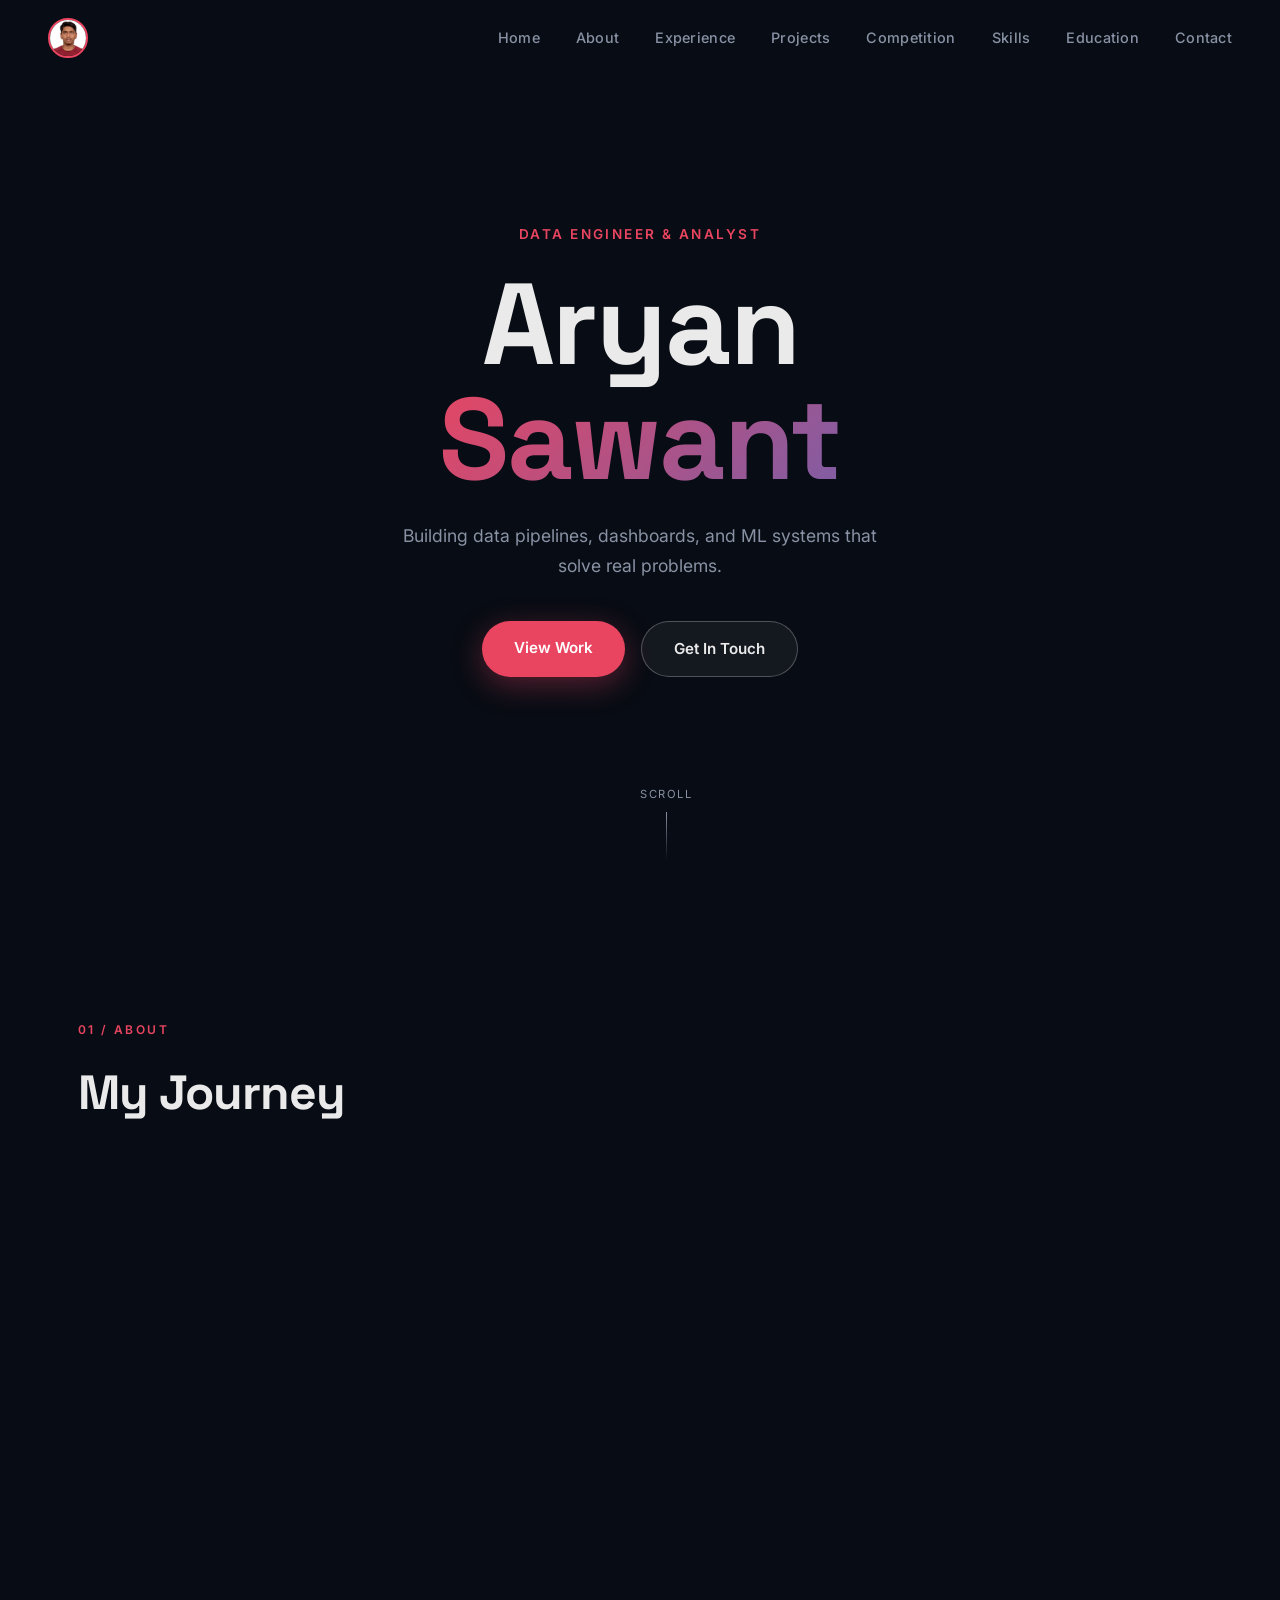
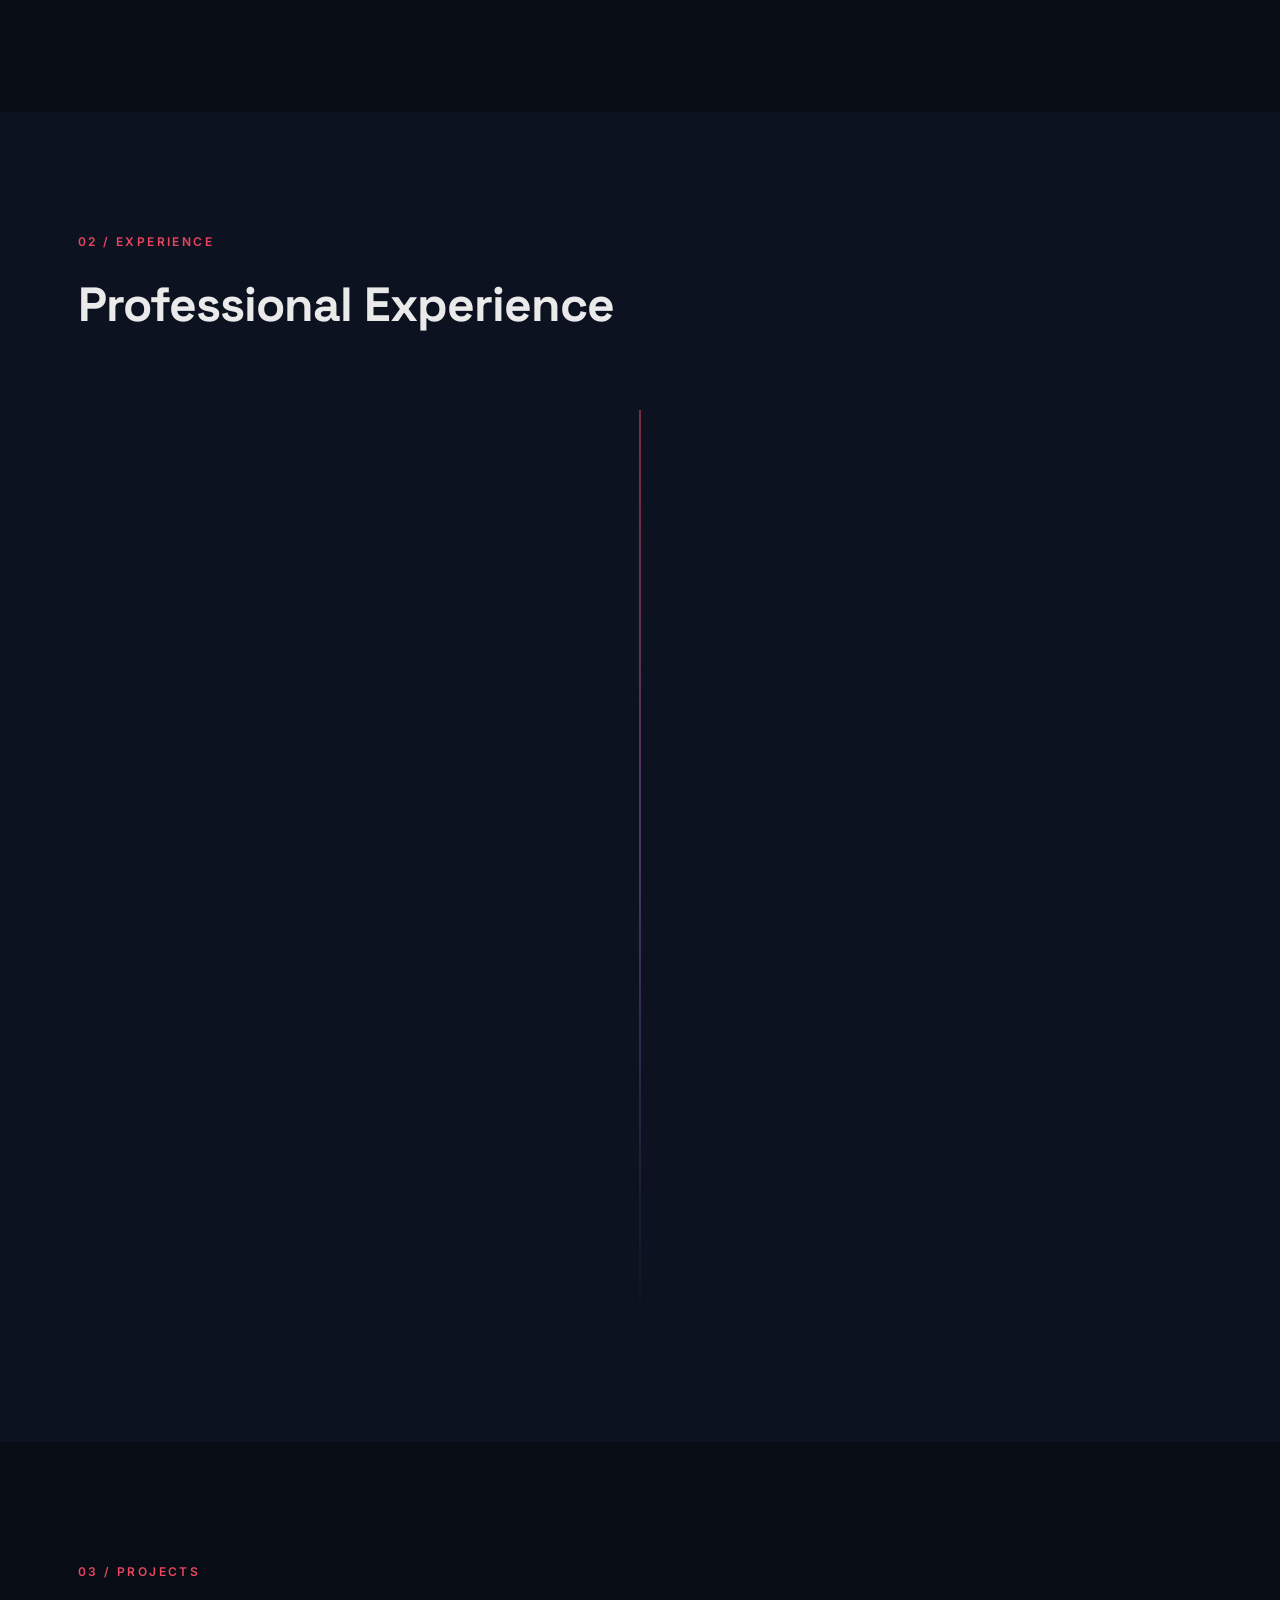
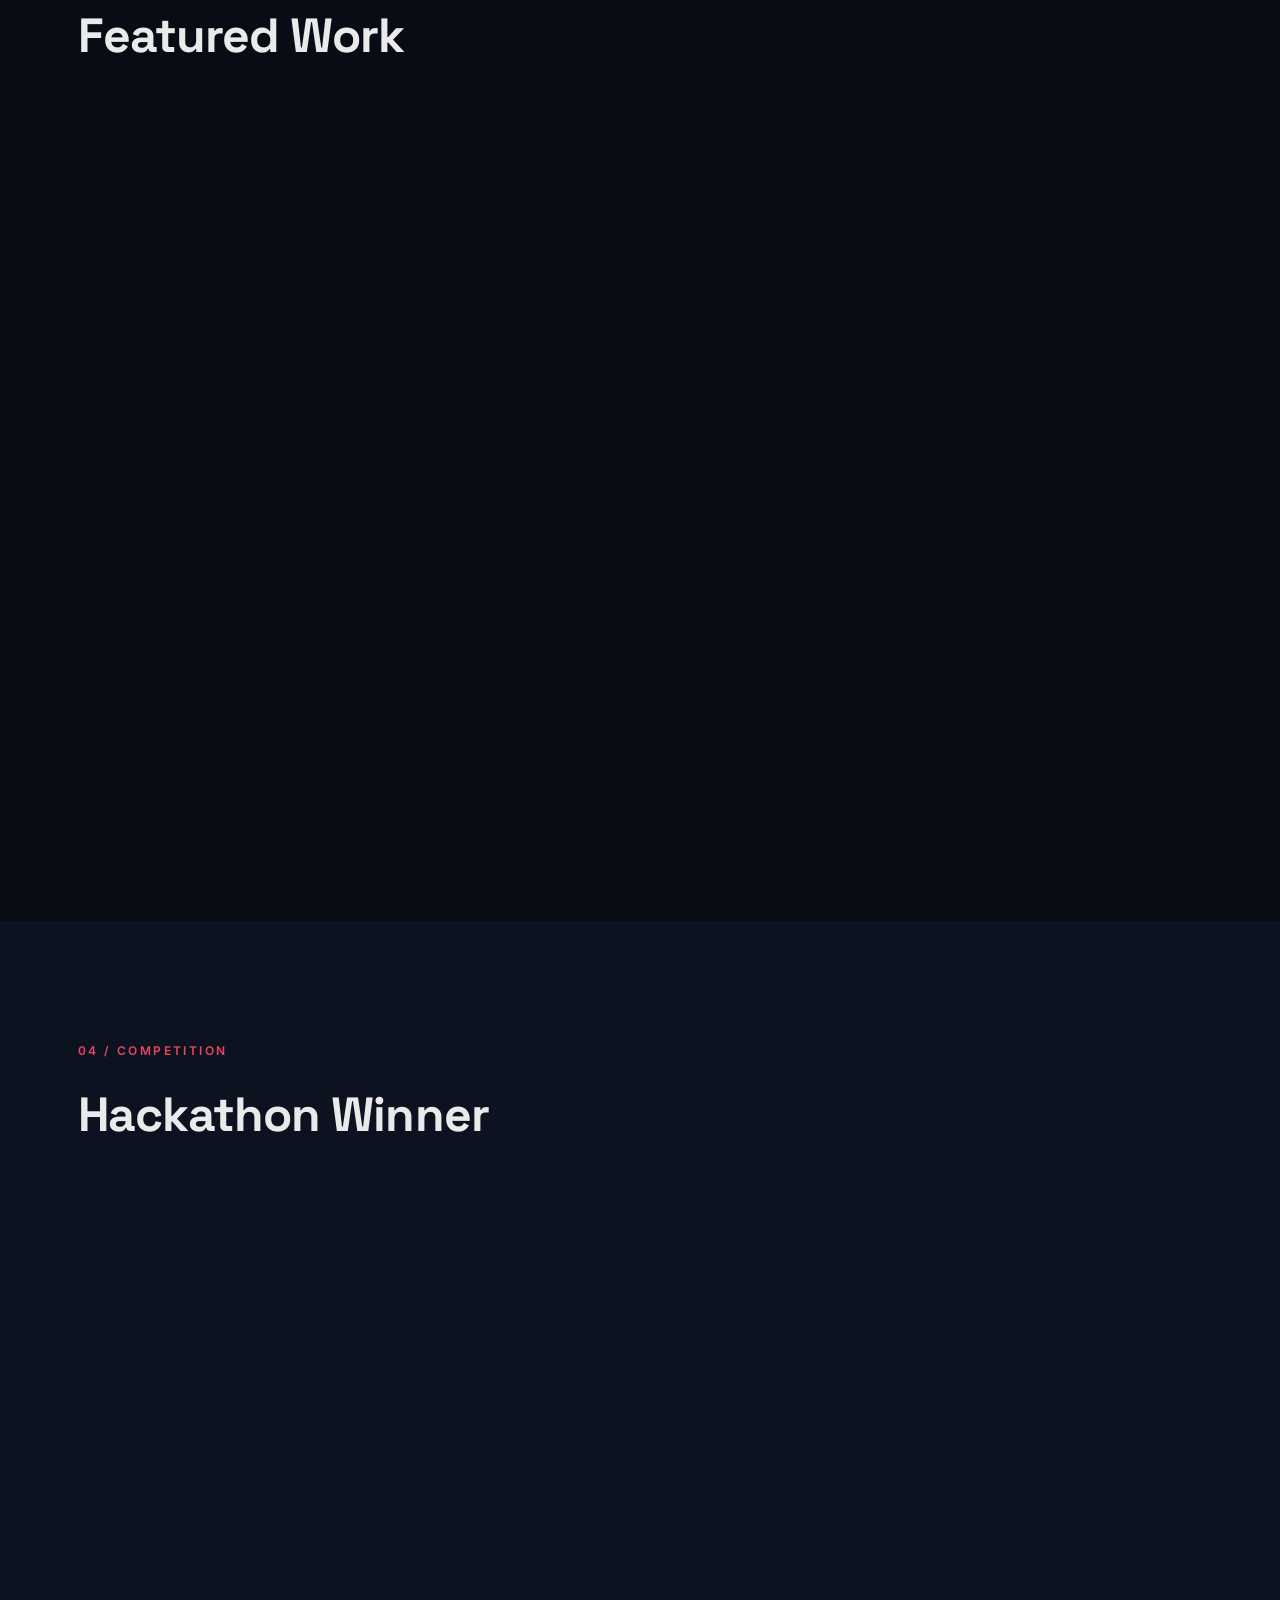
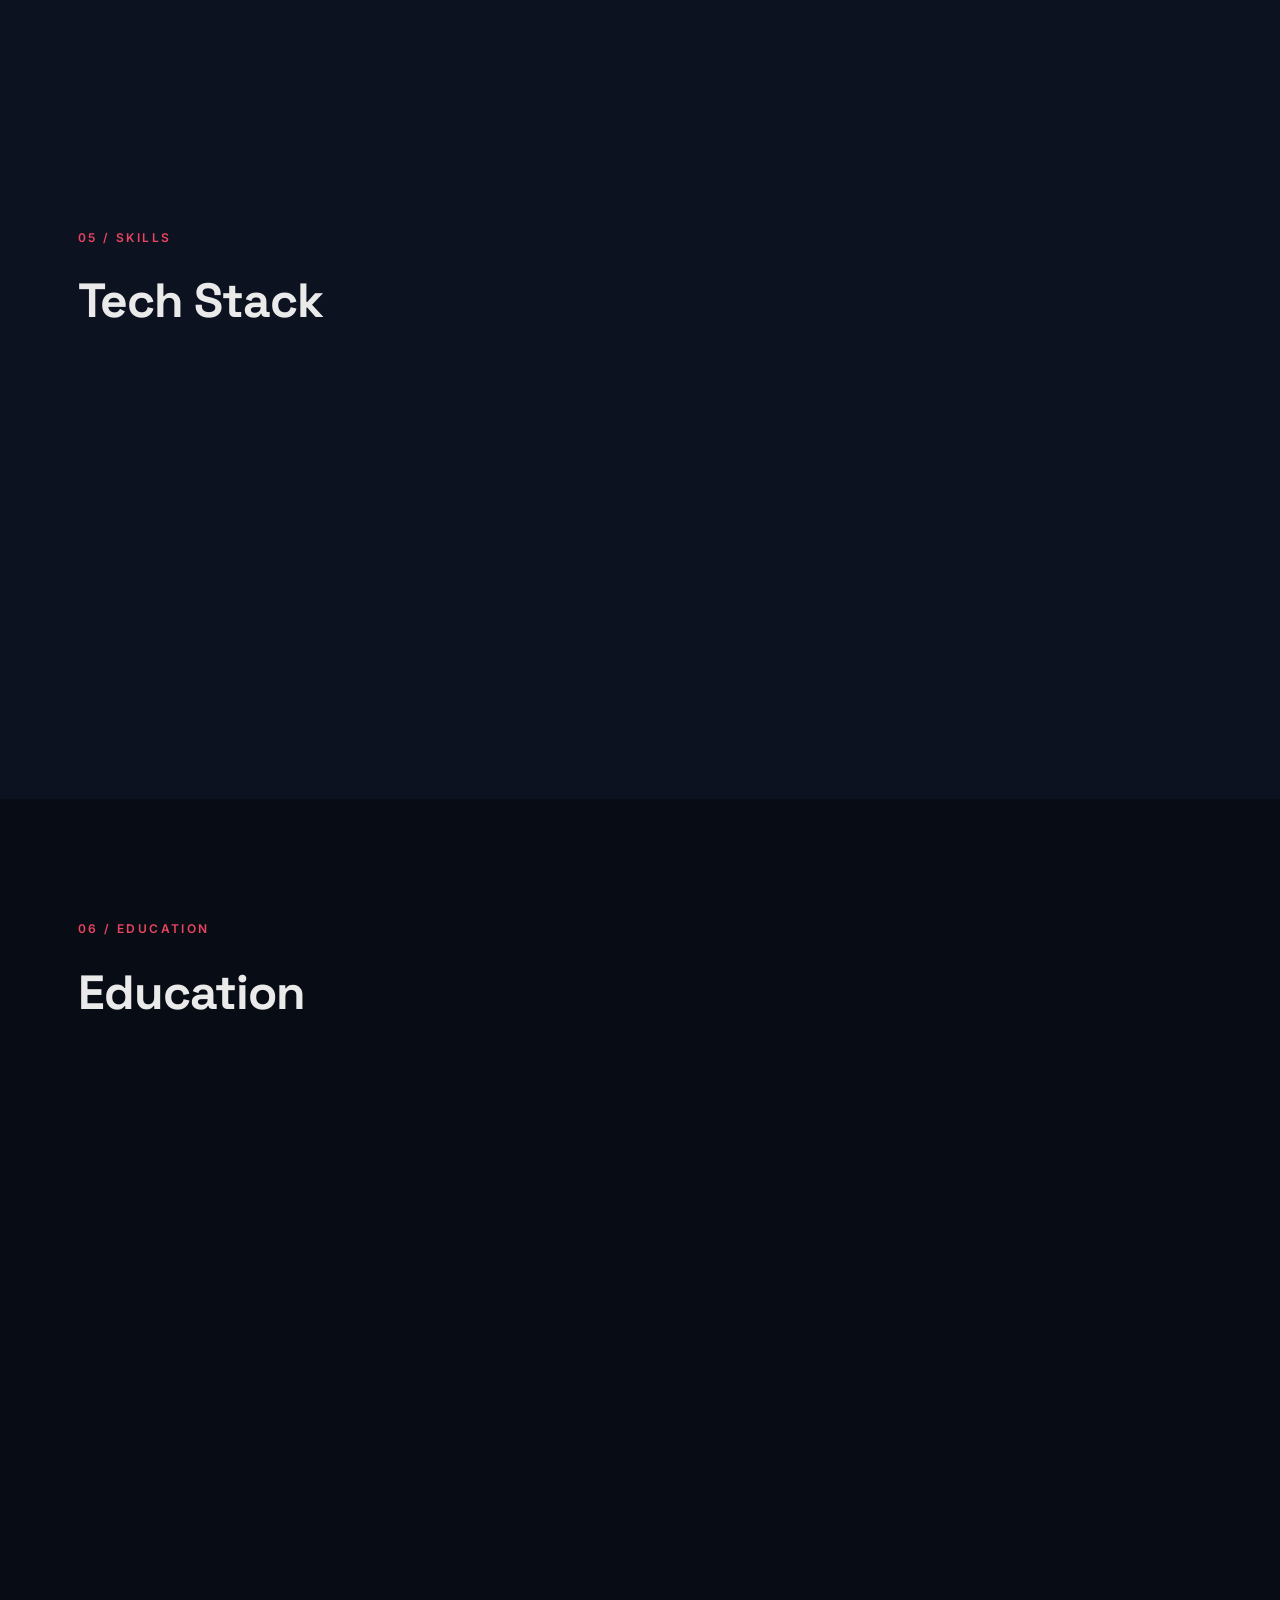
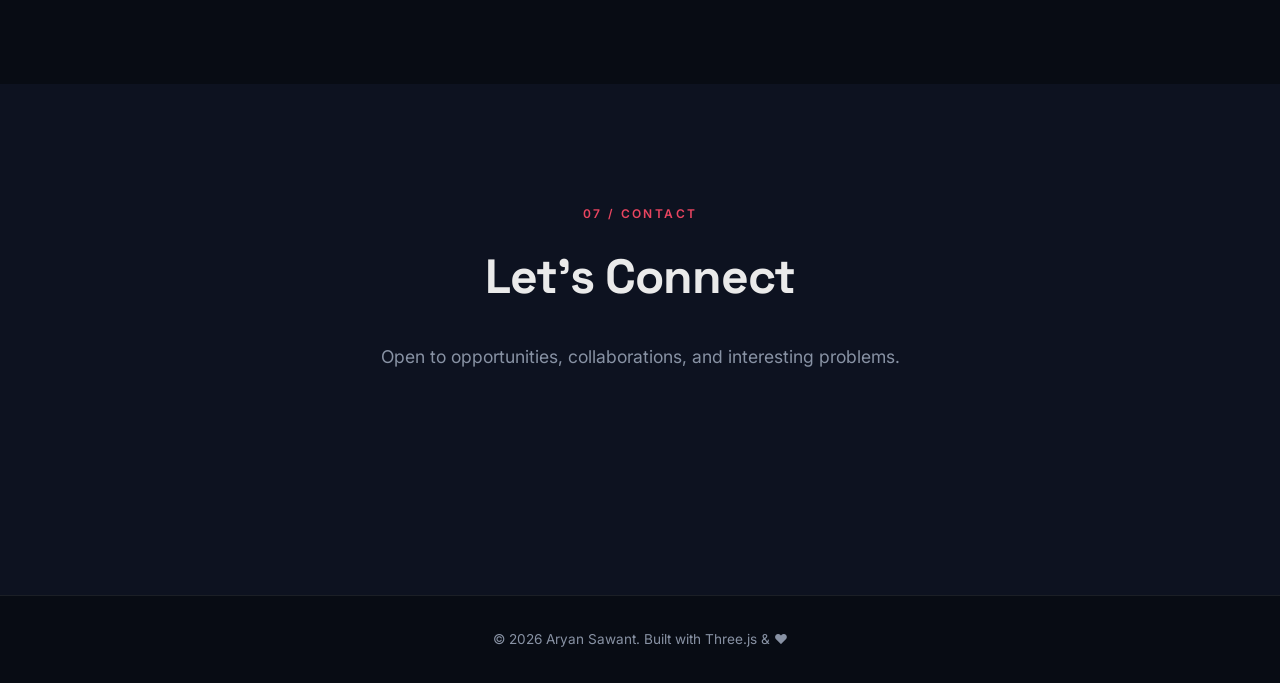
==== commit b7336943: "Update about card stats to projects, internships, hackathon win Co-Authored-By: Claude Sonnet 4.6 <n" ====
--- a/3d-portfolio/index.html
+++ b/3d-portfolio/index.html
@@ -61,10 +61,10 @@
         <div class="about-3d-card" id="about-card">
           <div class="card-inner">
             <div class="card-glow"></div>
-            <div class="card-stat"><span class="stat-num">2+</span><span class="stat-label">Years of Experience</span></div>
+            <div class="card-stat"><span class="stat-num">3+</span><span class="stat-label">Projects Built</span></div>
+            <div class="card-stat"><span class="stat-num">2</span><span class="stat-label">Internships</span></div>
+            <div class="card-stat"><span class="stat-num">🏆 1</span><span class="stat-label">Hackathon Win</span></div>
             <div class="card-stat"><span class="stat-num">50k+</span><span class="stat-label">Records Analyzed</span></div>
-            <div class="card-stat"><span class="stat-num">93%</span><span class="stat-label">ML Model Accuracy</span></div>
-            <div class="card-stat"><span class="stat-num">30%</span><span class="stat-label">SLA Improvement</span></div>
           </div>
         </div>
       </div>
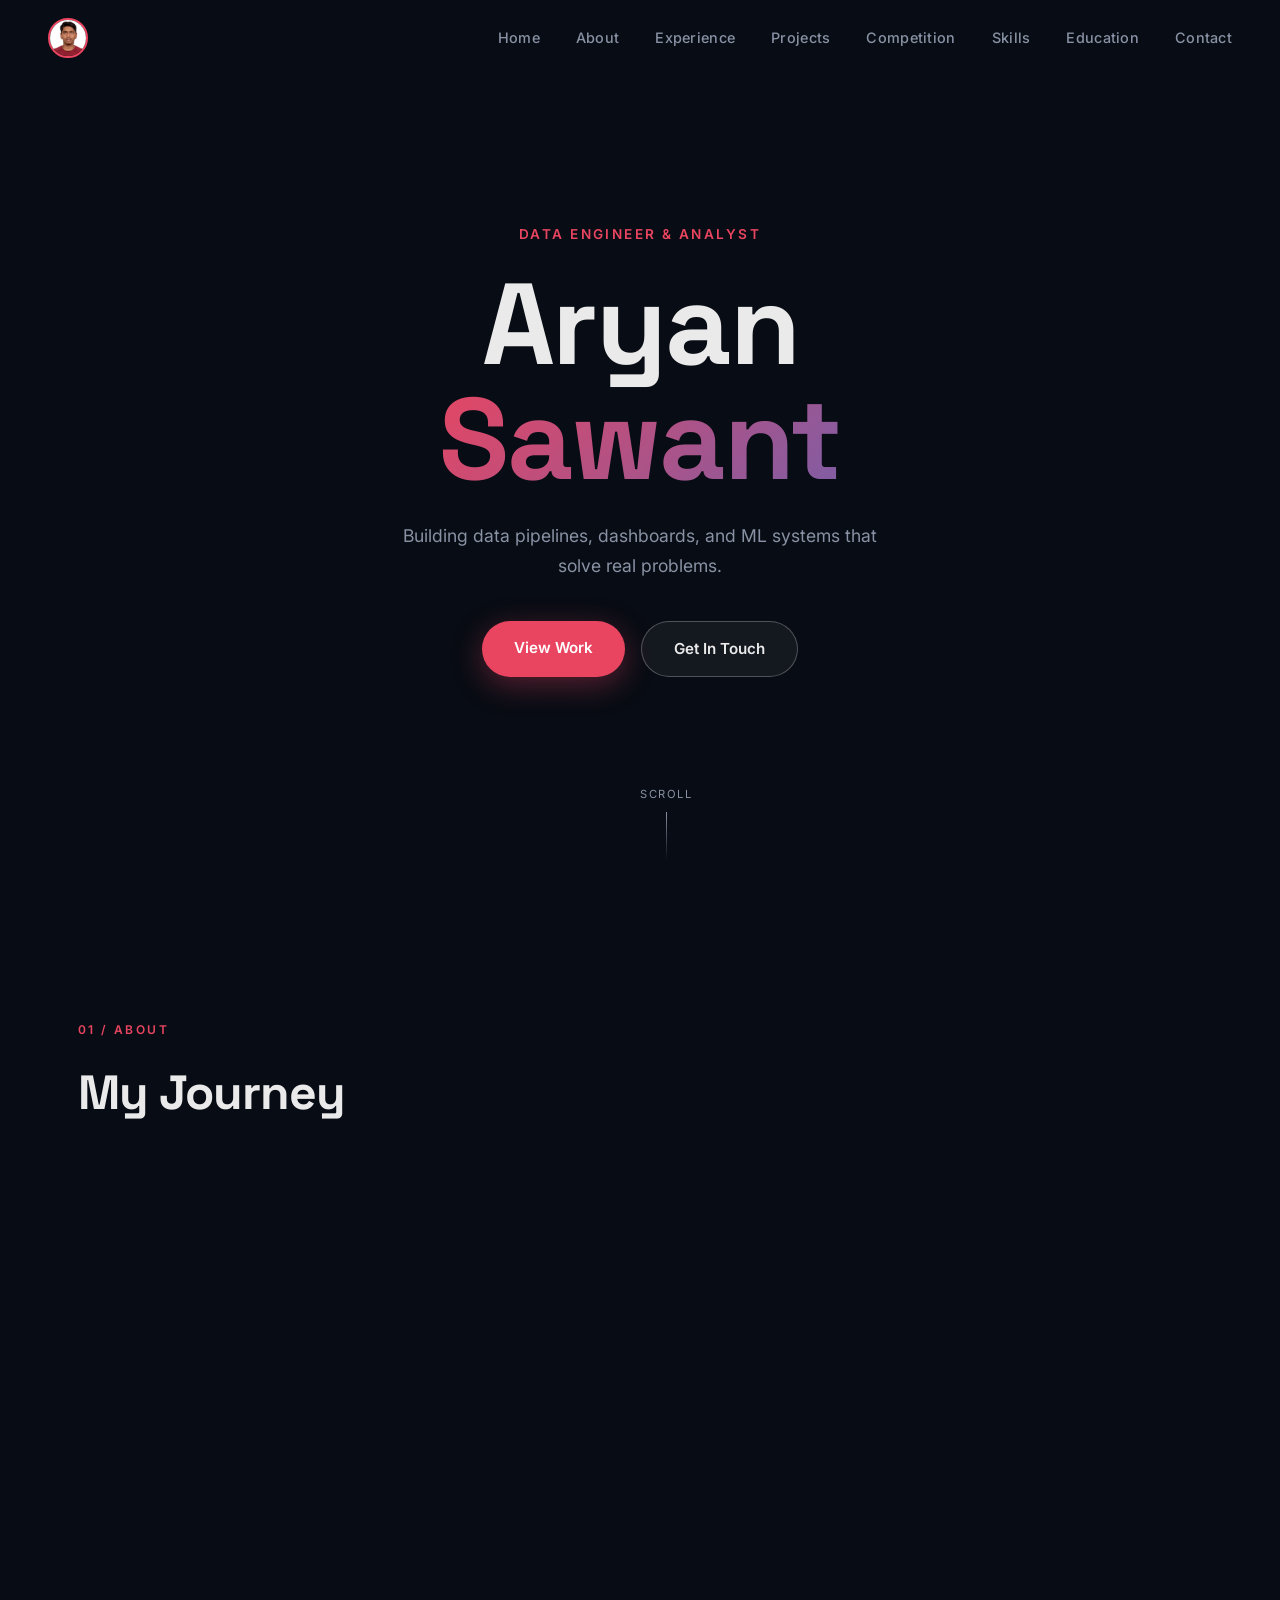
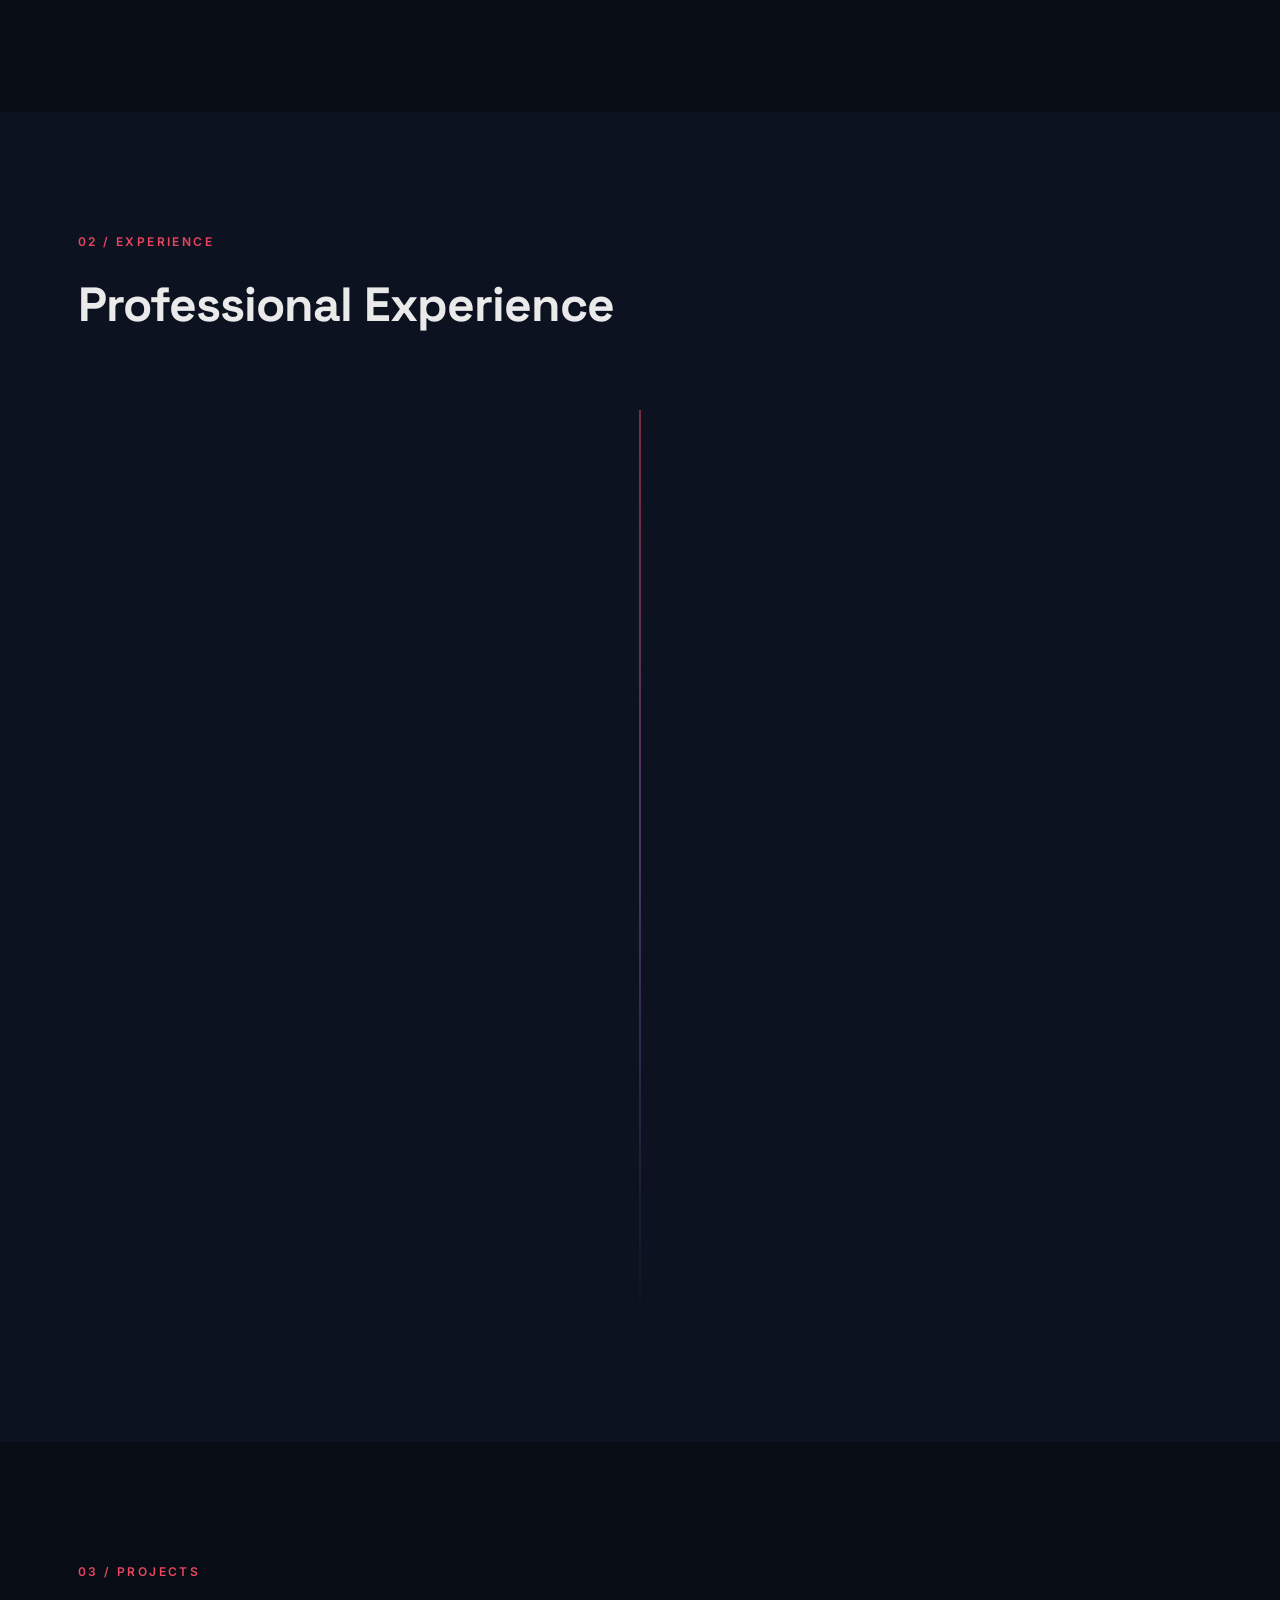
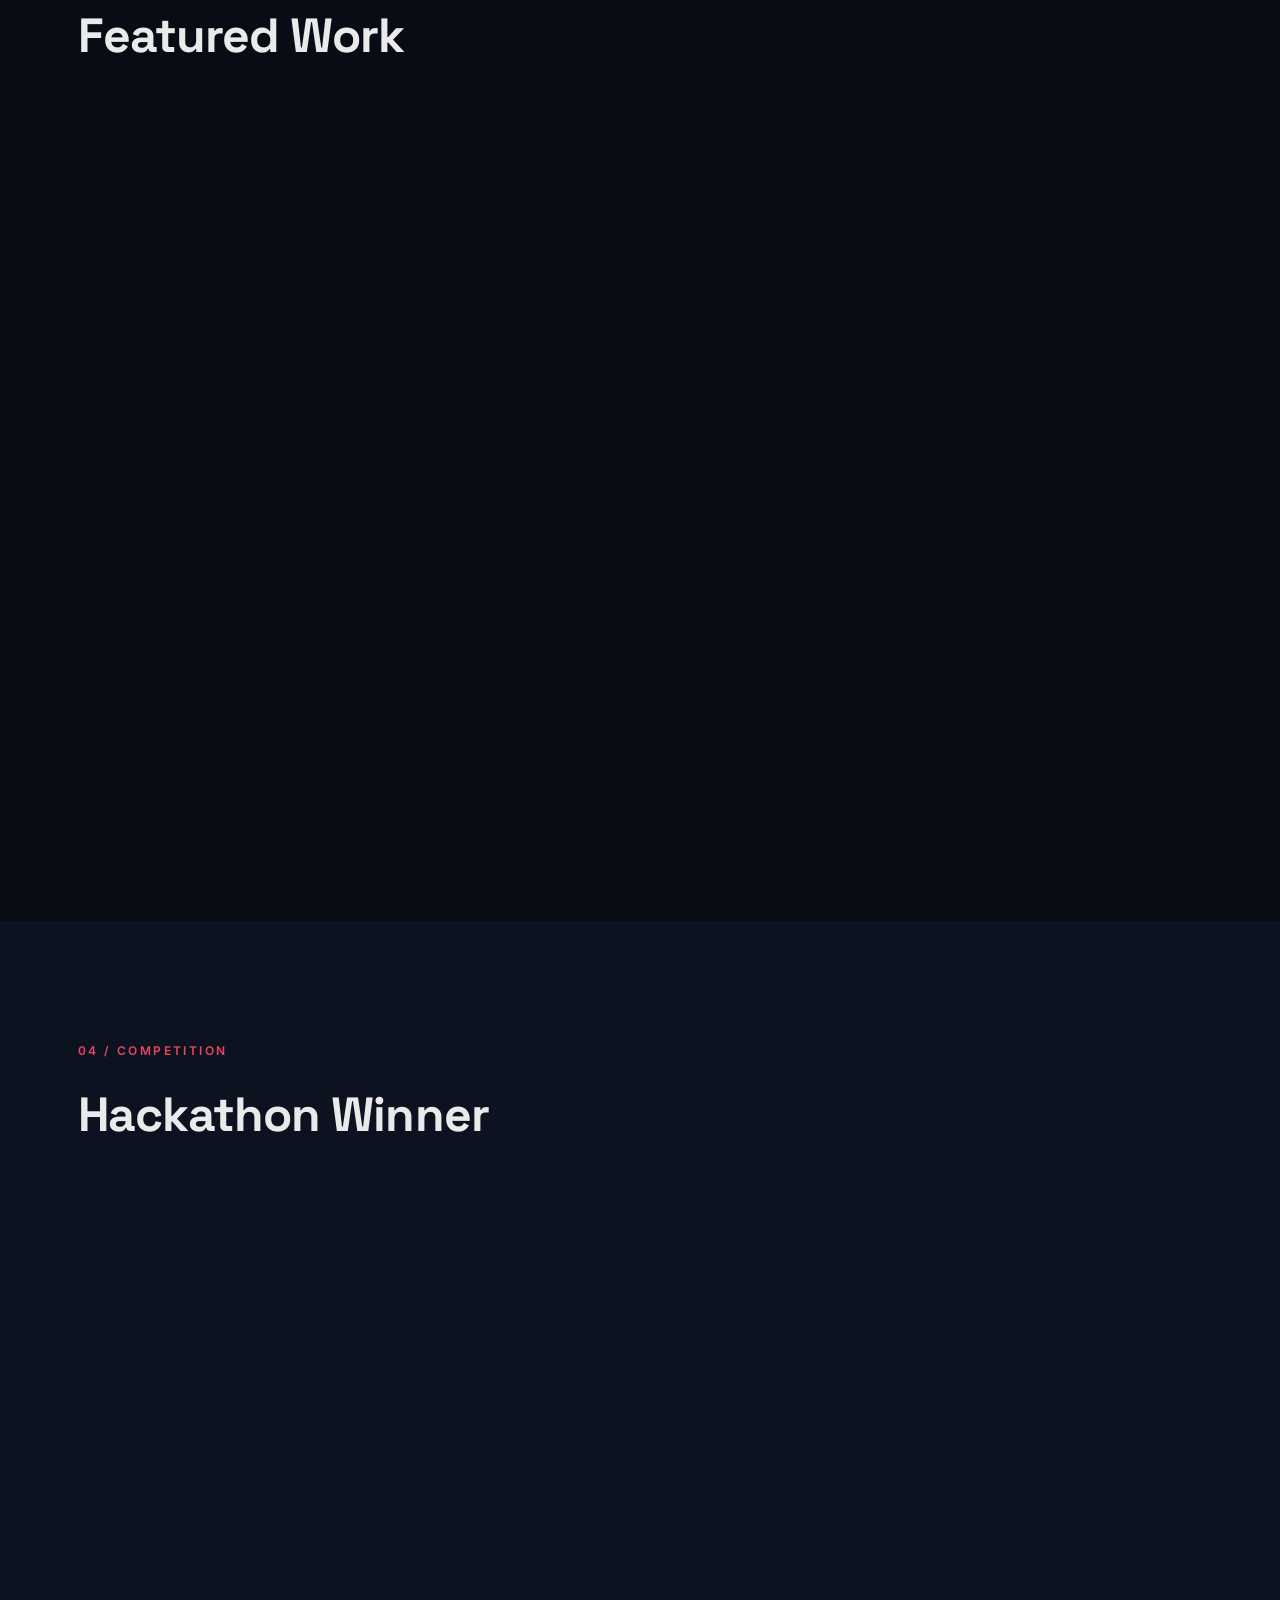
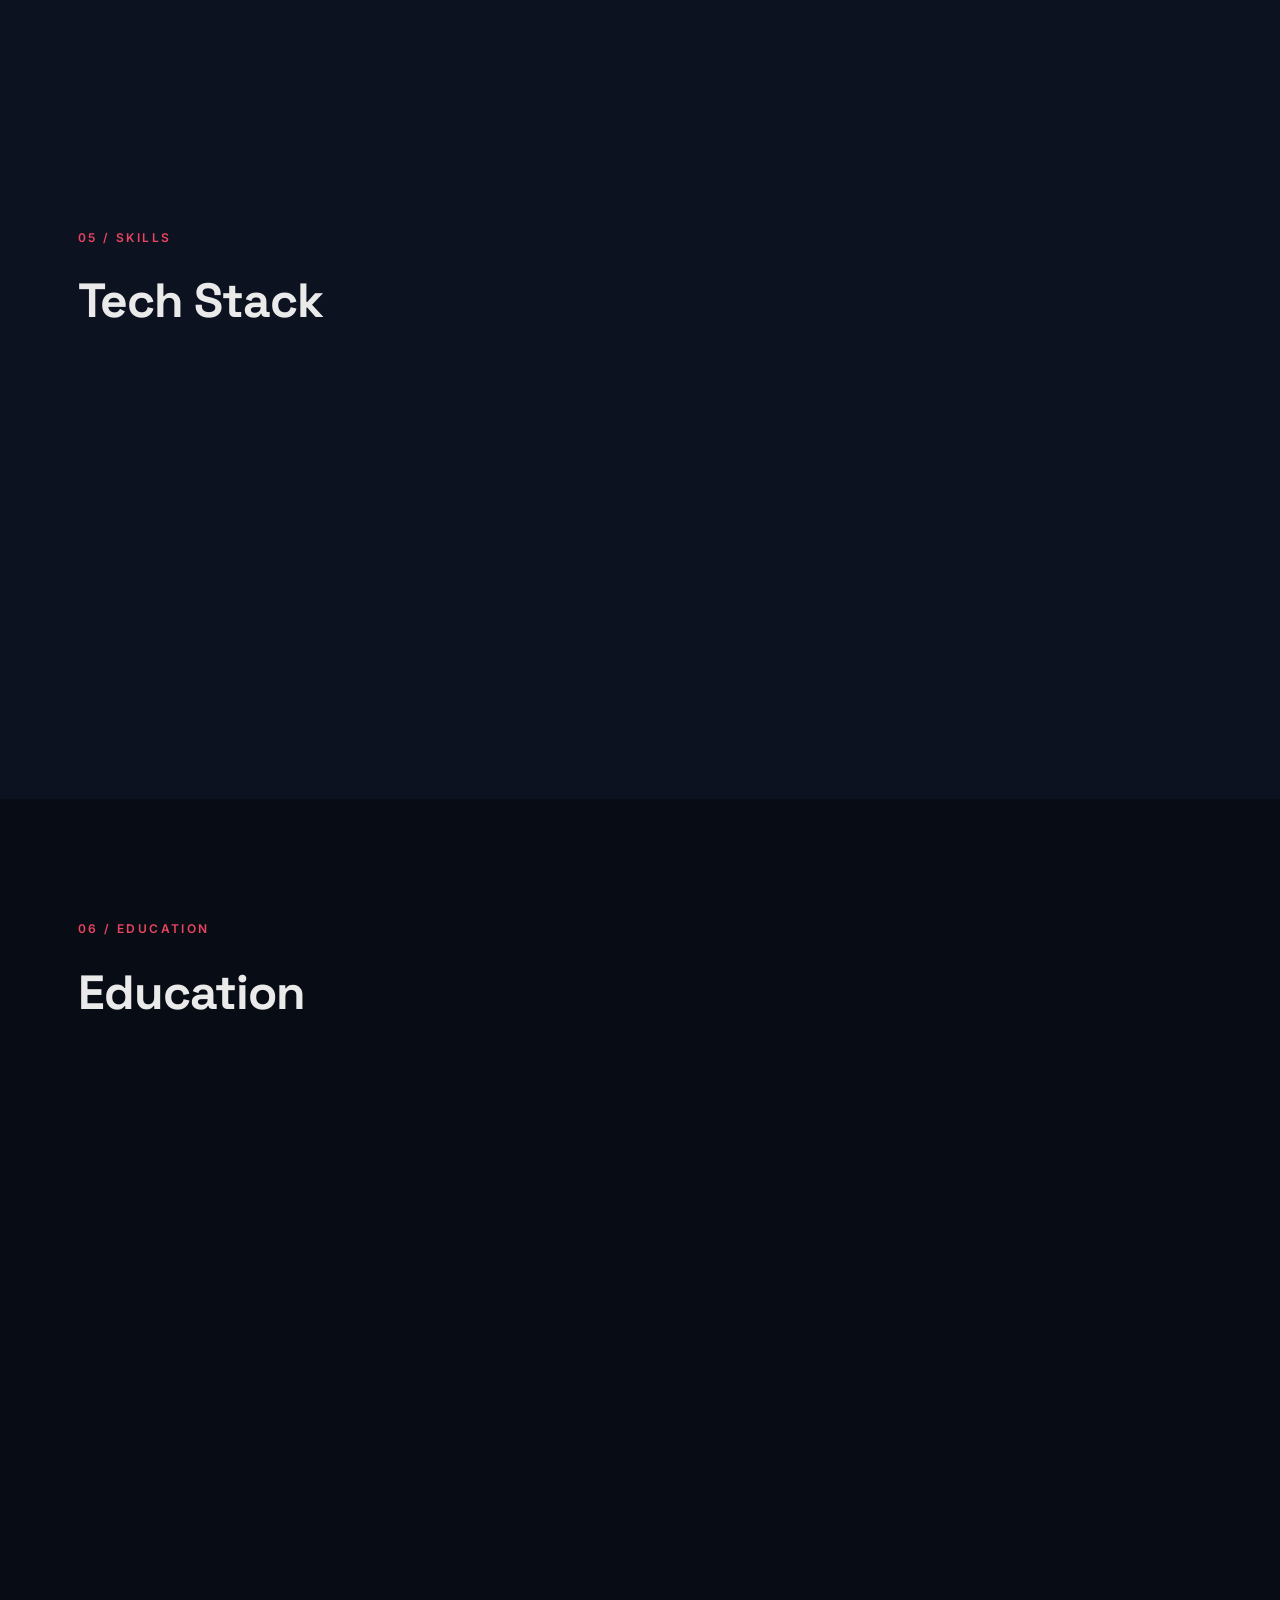
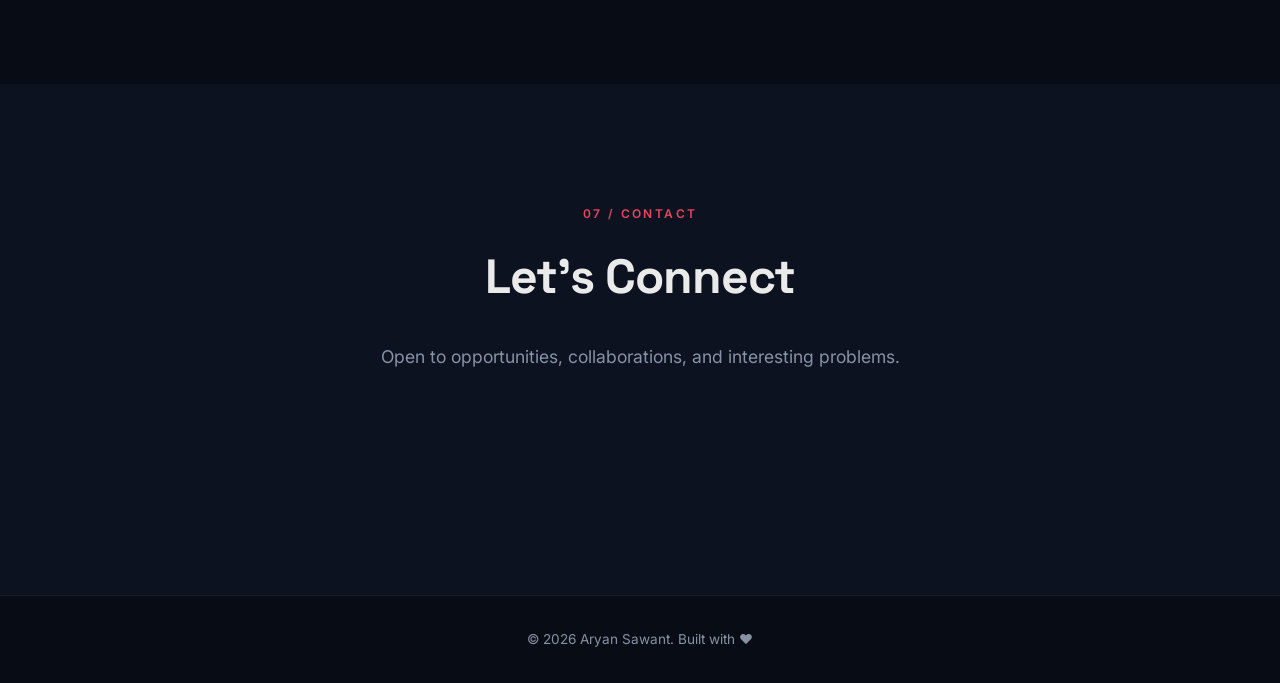
==== commit e263271e: "Simplify footer to Built with love Co-Authored-By: Claude Sonnet 4.6 <noreply@anthropic.com>" ====
--- a/3d-portfolio/index.html
+++ b/3d-portfolio/index.html
@@ -428,7 +428,7 @@
 </section>
 
 <footer>
-  <p>© 2026 Aryan Sawant. Built with Three.js &amp; ❤️</p>
+  <p>© 2026 Aryan Sawant. Built with ❤️</p>
 </footer>
 
 <!-- ── SCRIPTS ─────────────────────────────────────────────────────── -->
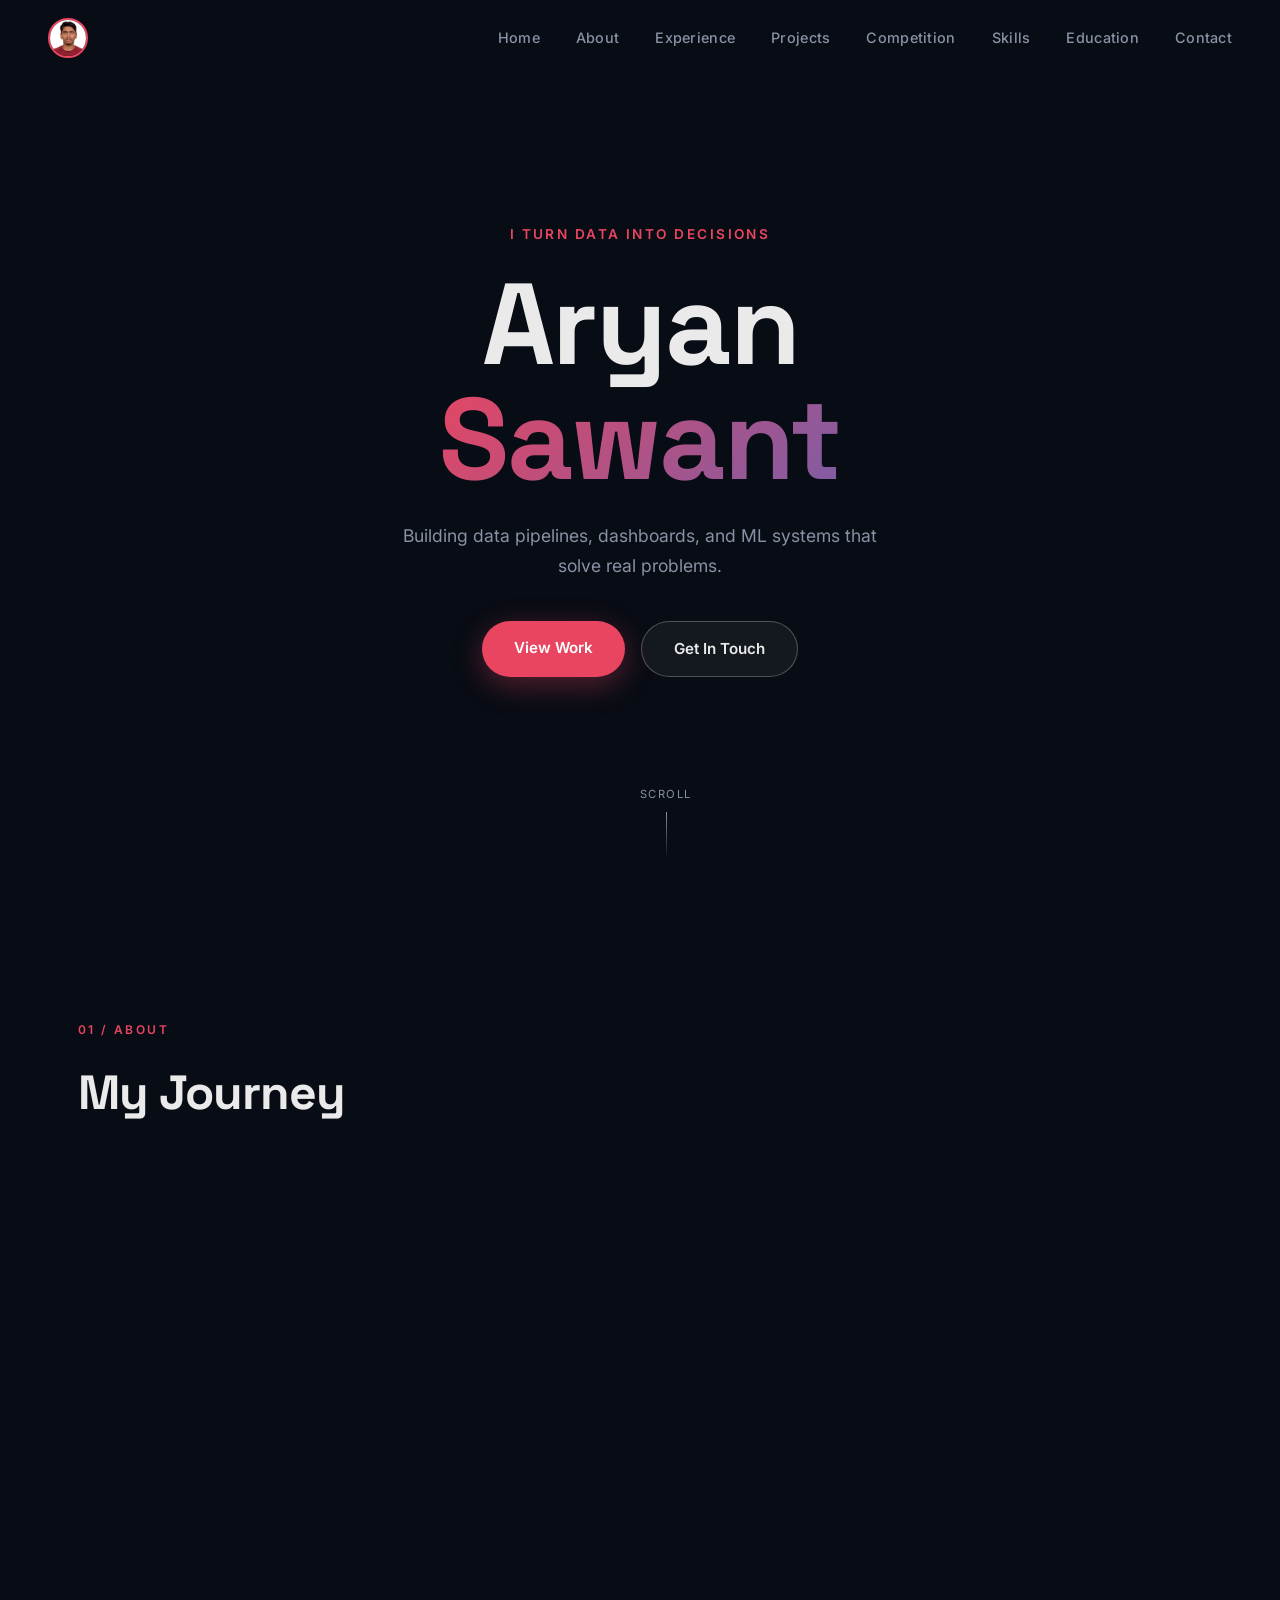
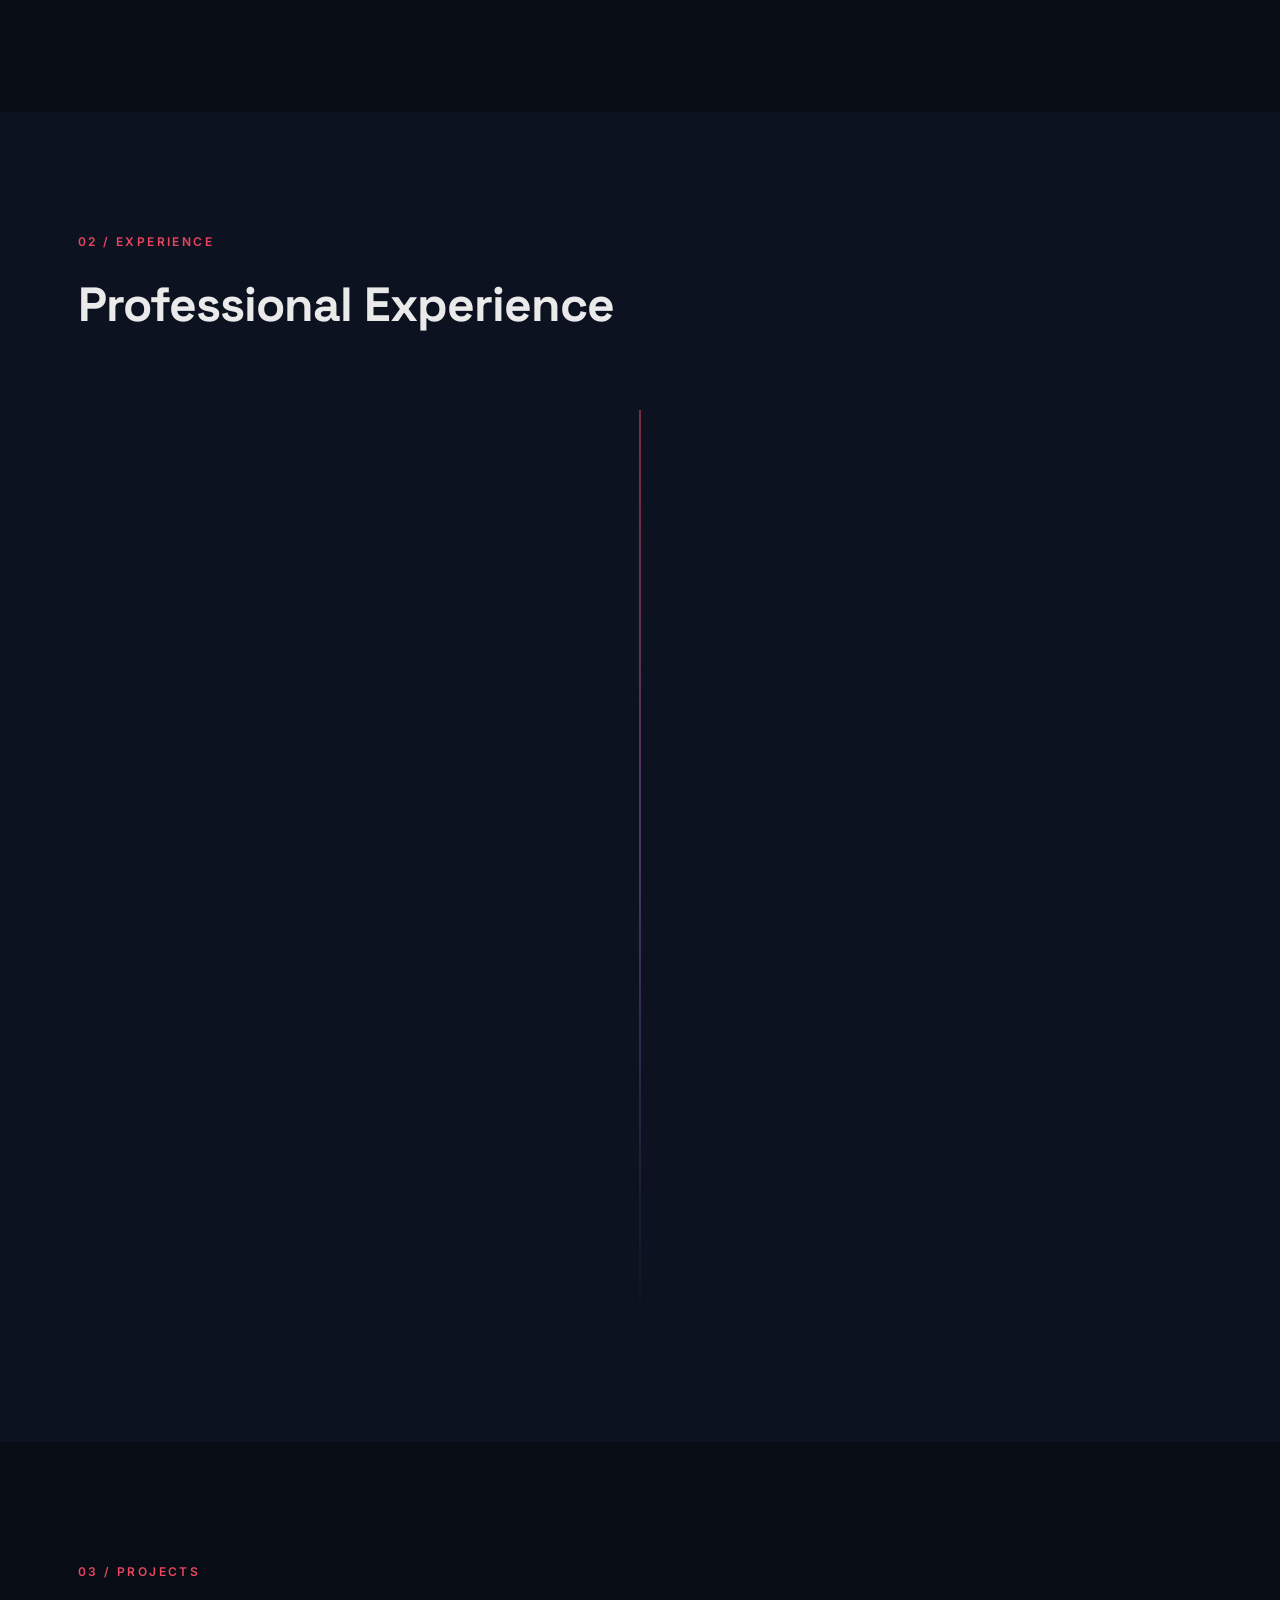
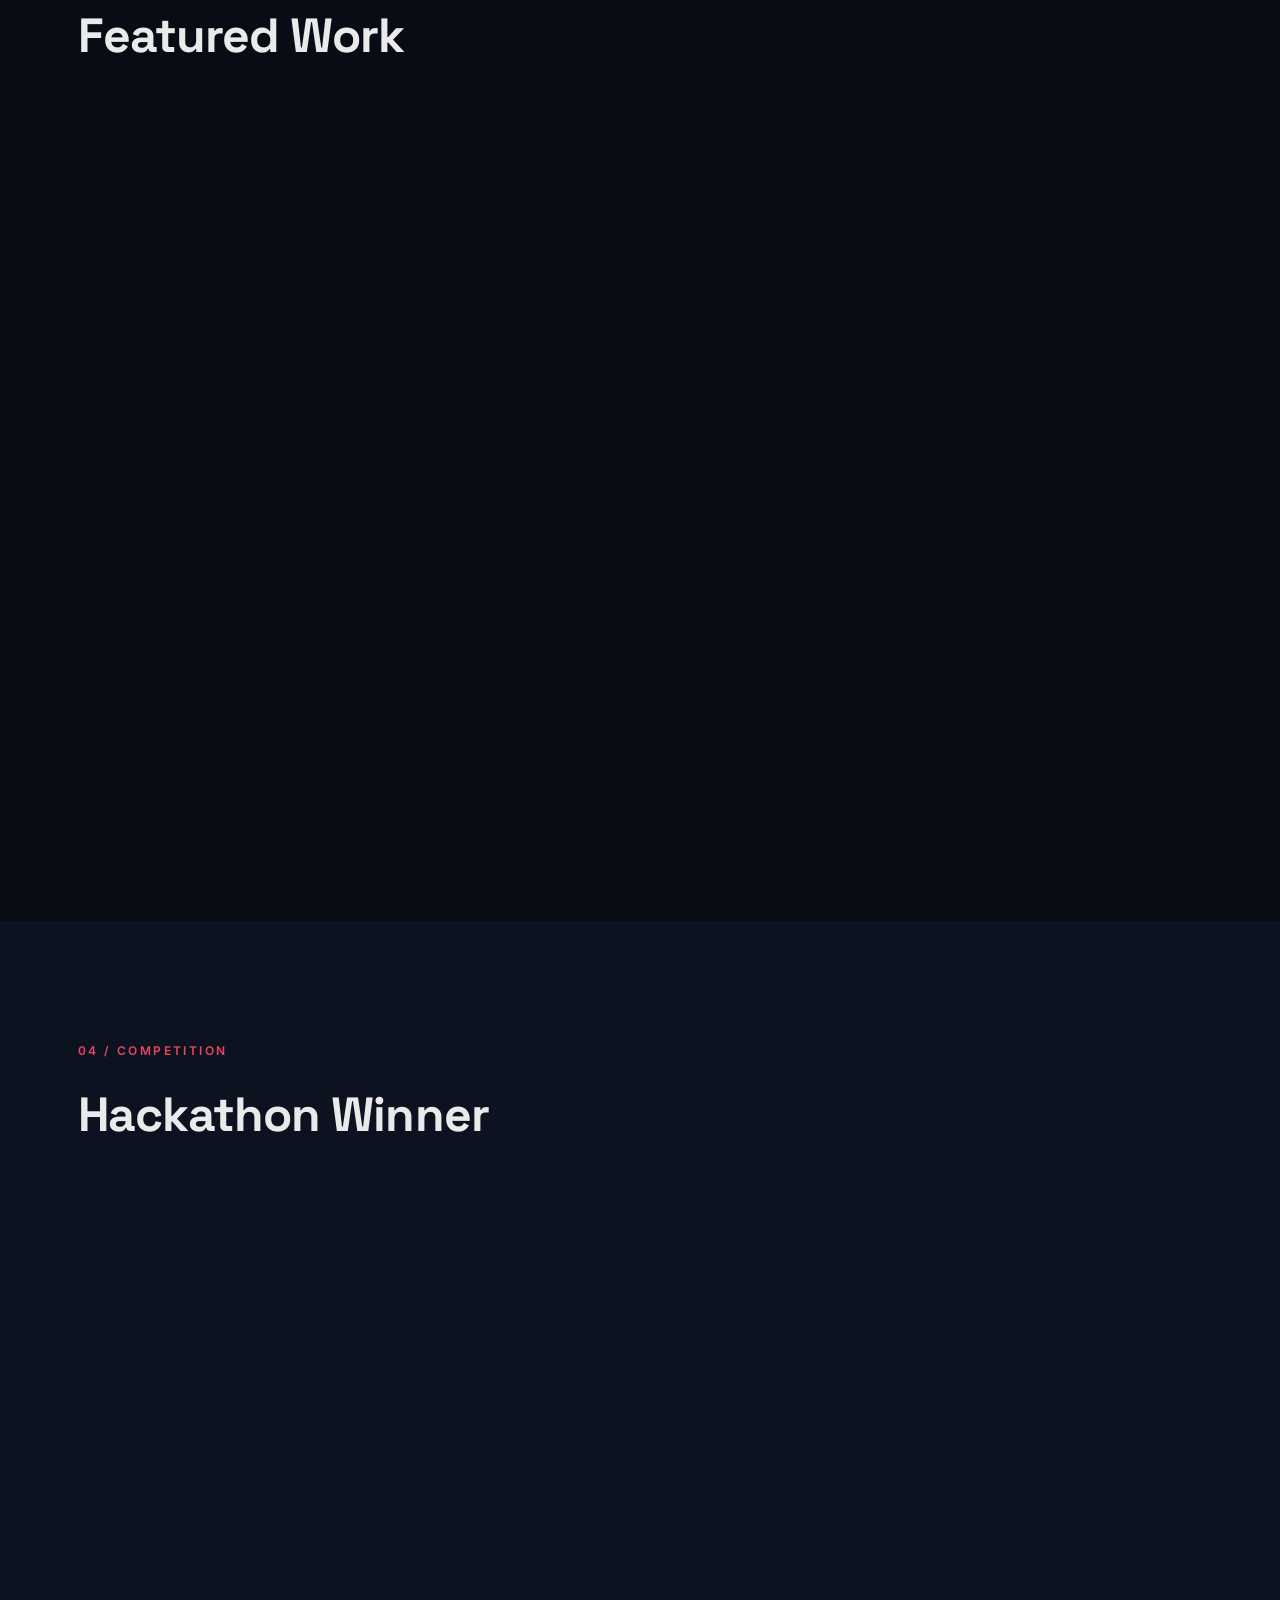
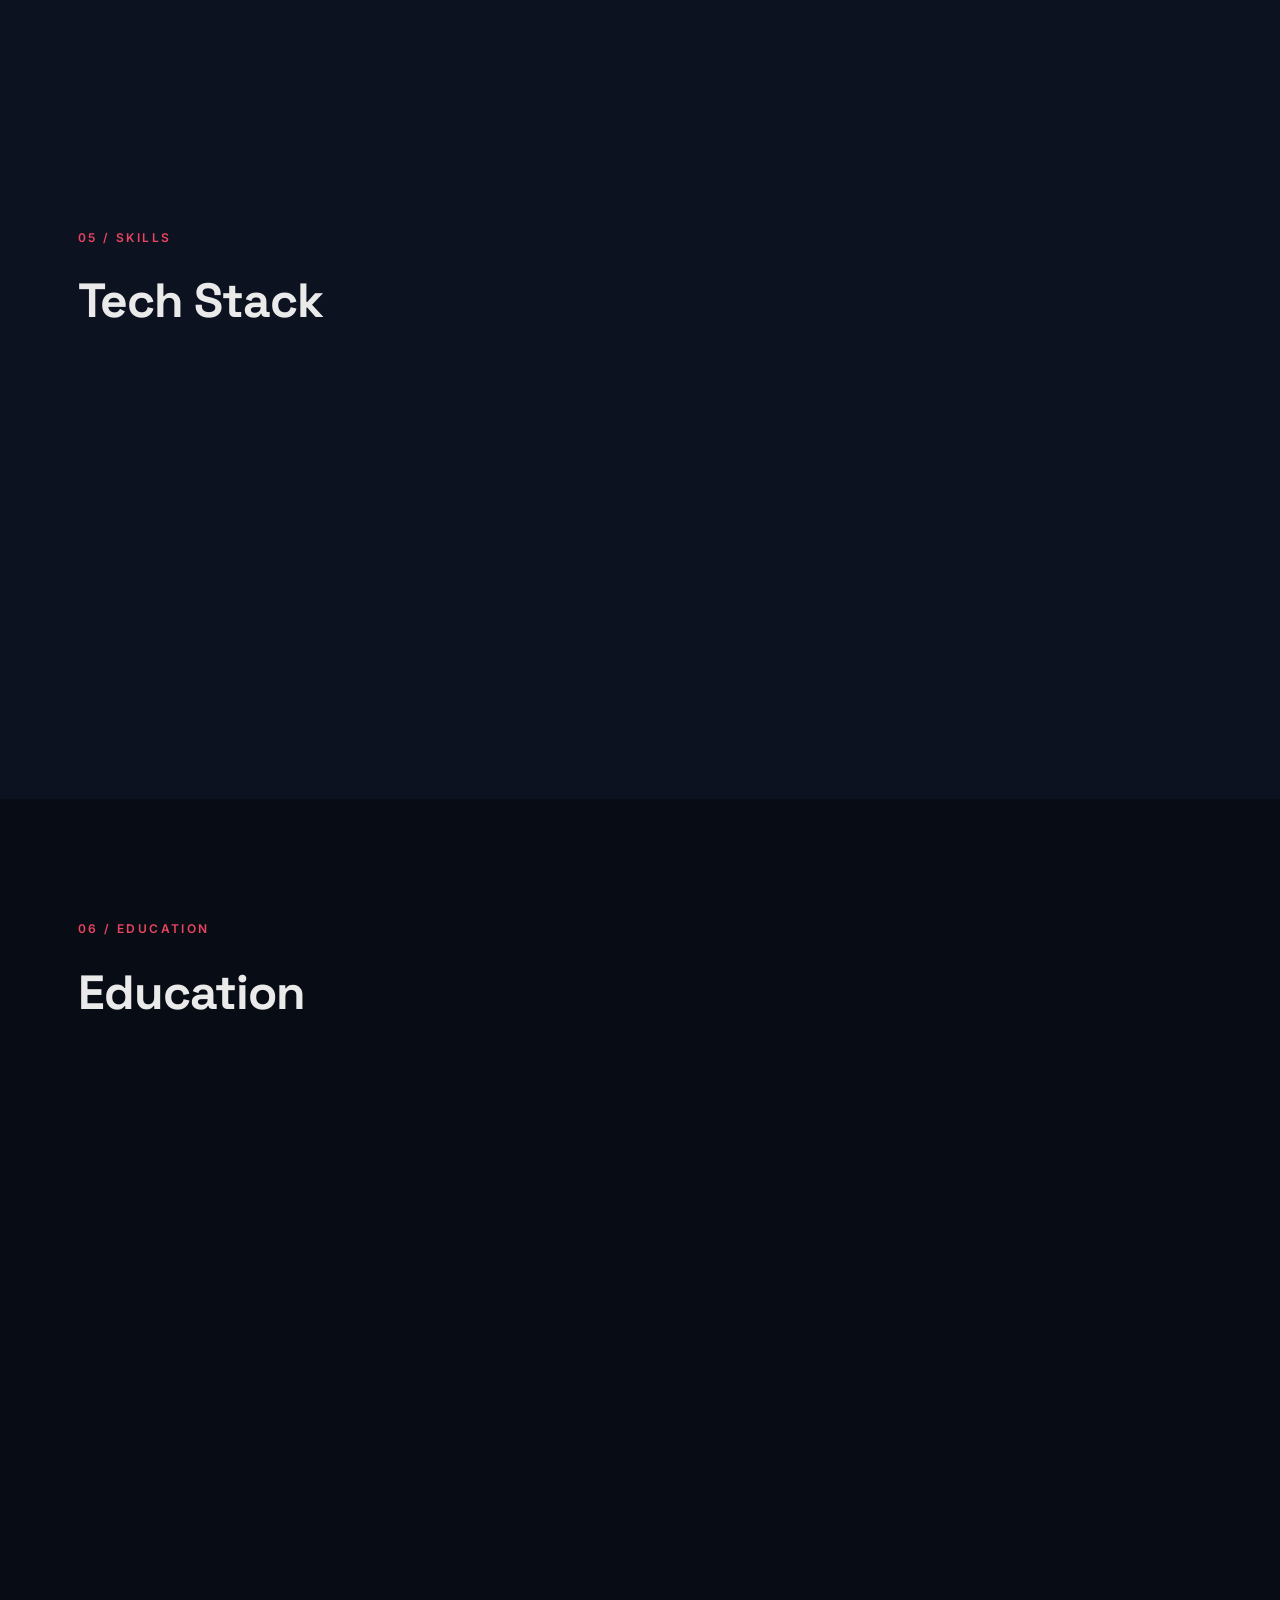
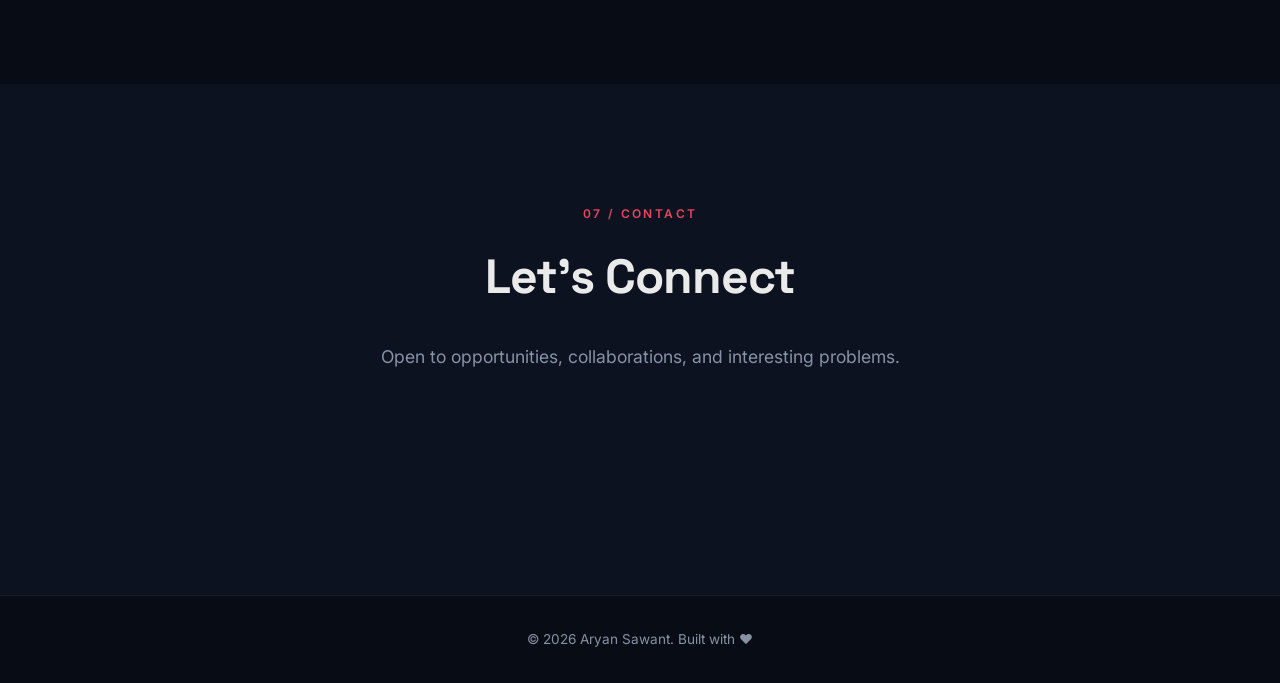
==== commit 2fef4c46: "Update hero tag to a more punchy tagline Co-Authored-By: Claude Sonnet 4.6 <noreply@anthropic.com>" ====
--- a/3d-portfolio/index.html
+++ b/3d-portfolio/index.html
@@ -31,7 +31,7 @@
 <section id="hero">
   <canvas id="hero-canvas"></canvas>
   <div class="hero-content">
-    <p class="hero-tag">Data Engineer &amp; Analyst</p>
+    <p class="hero-tag">I Turn Data into Decisions</p>
     <h1 class="hero-name">Aryan<br><span>Sawant</span></h1>
     <p class="hero-sub">Building data pipelines, dashboards, and ML systems that solve real problems.</p>
     <div class="hero-cta">
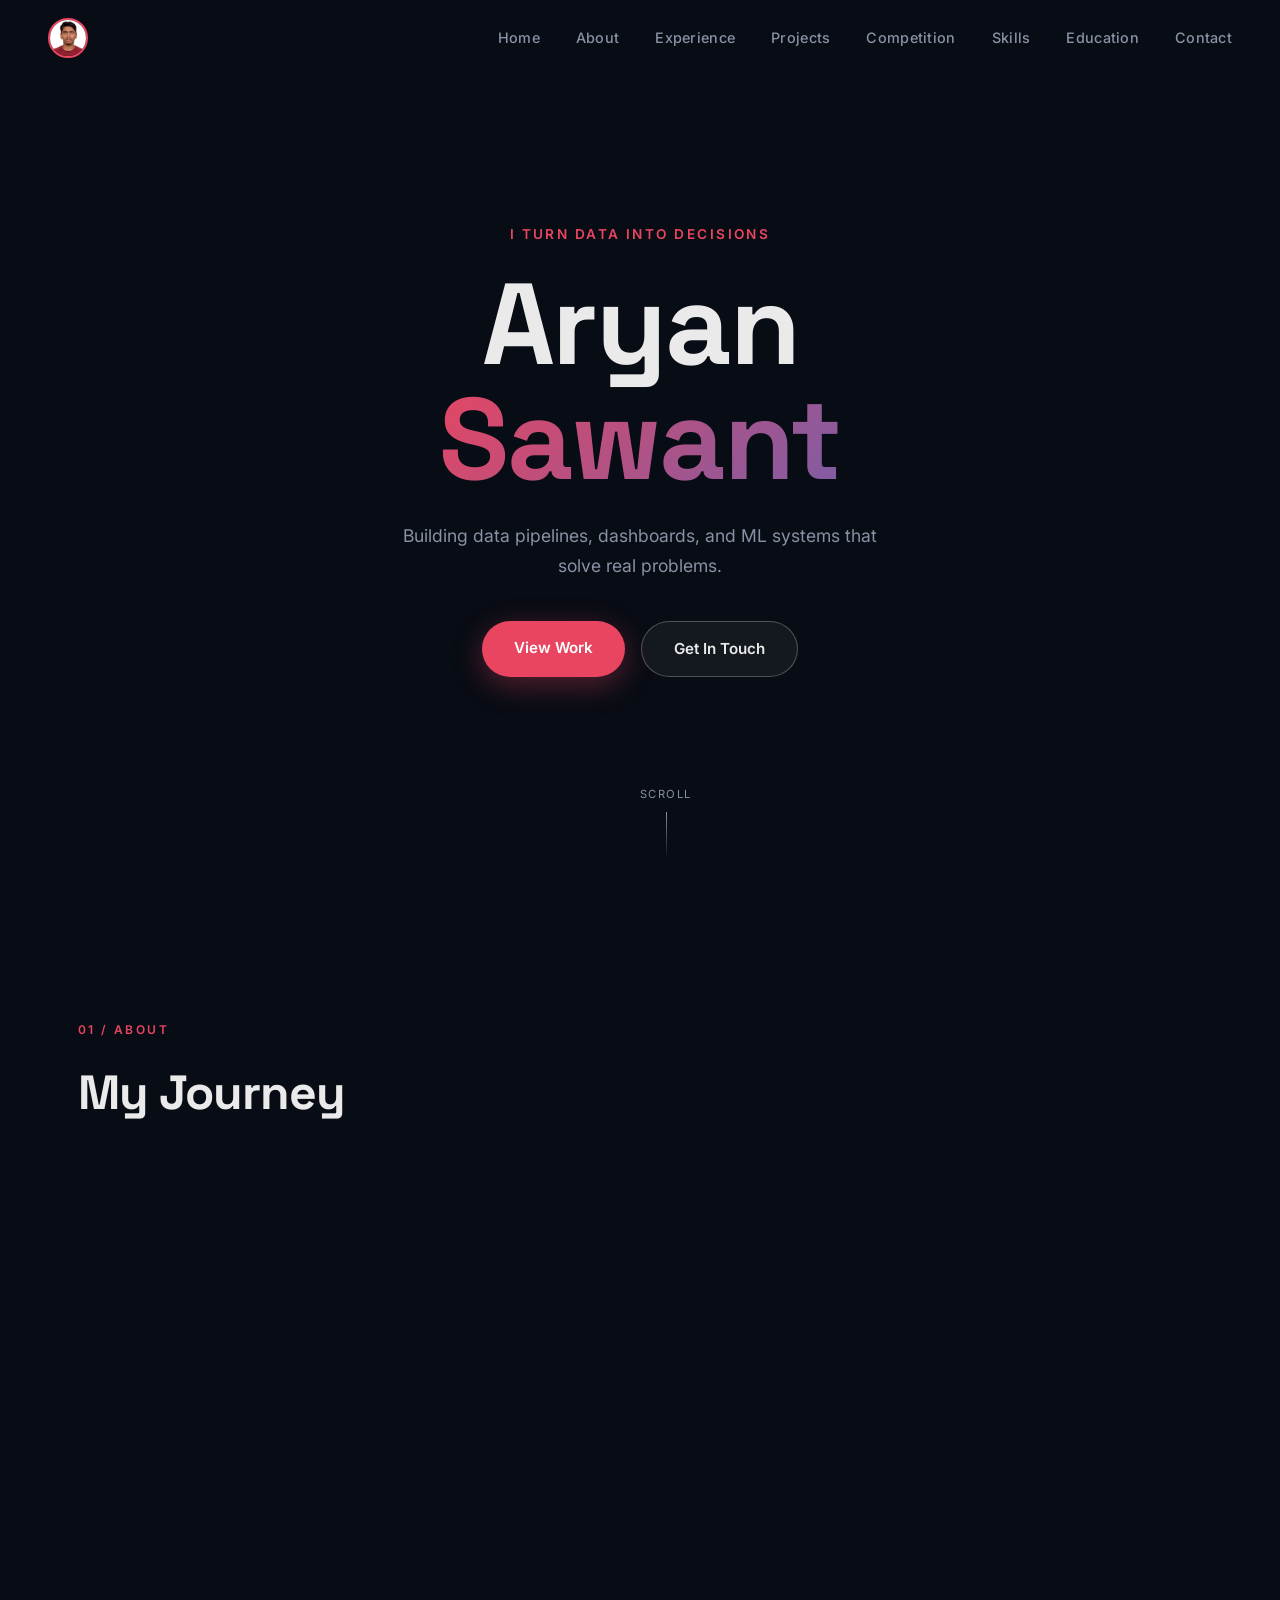
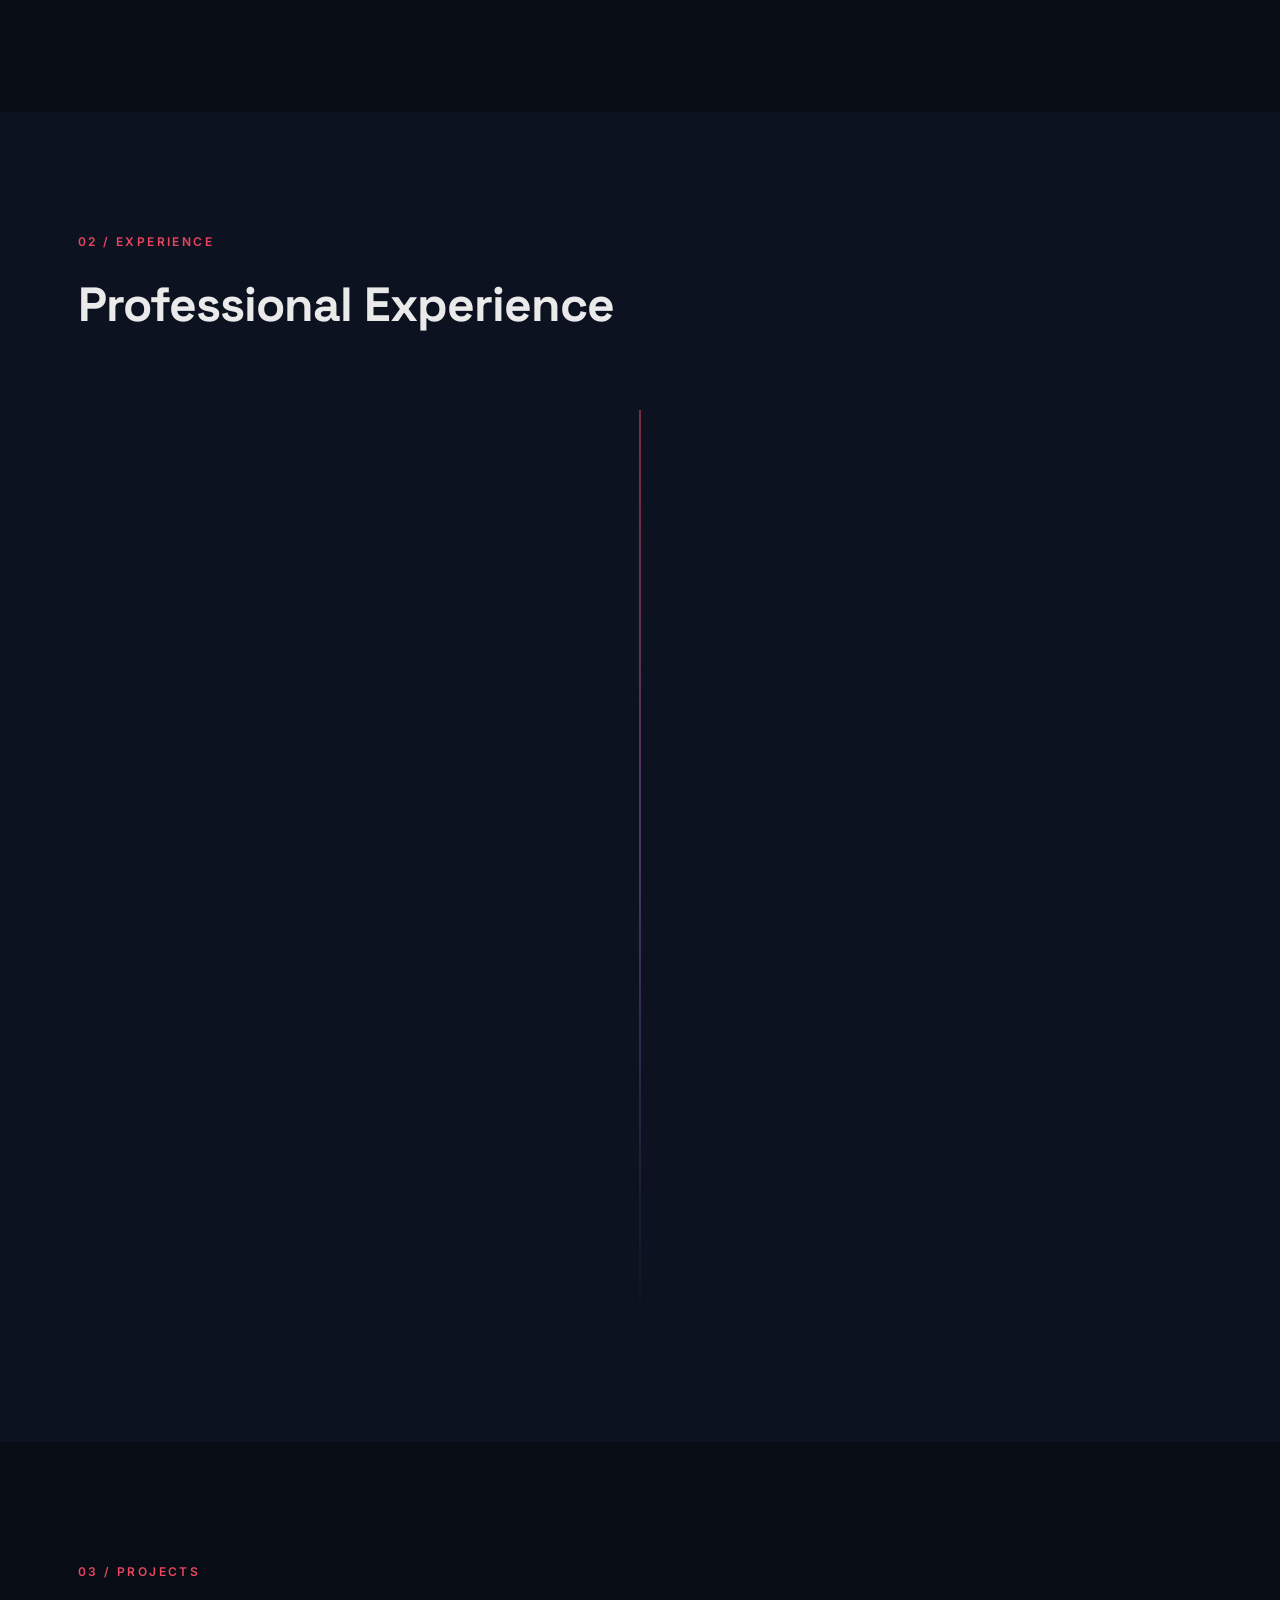
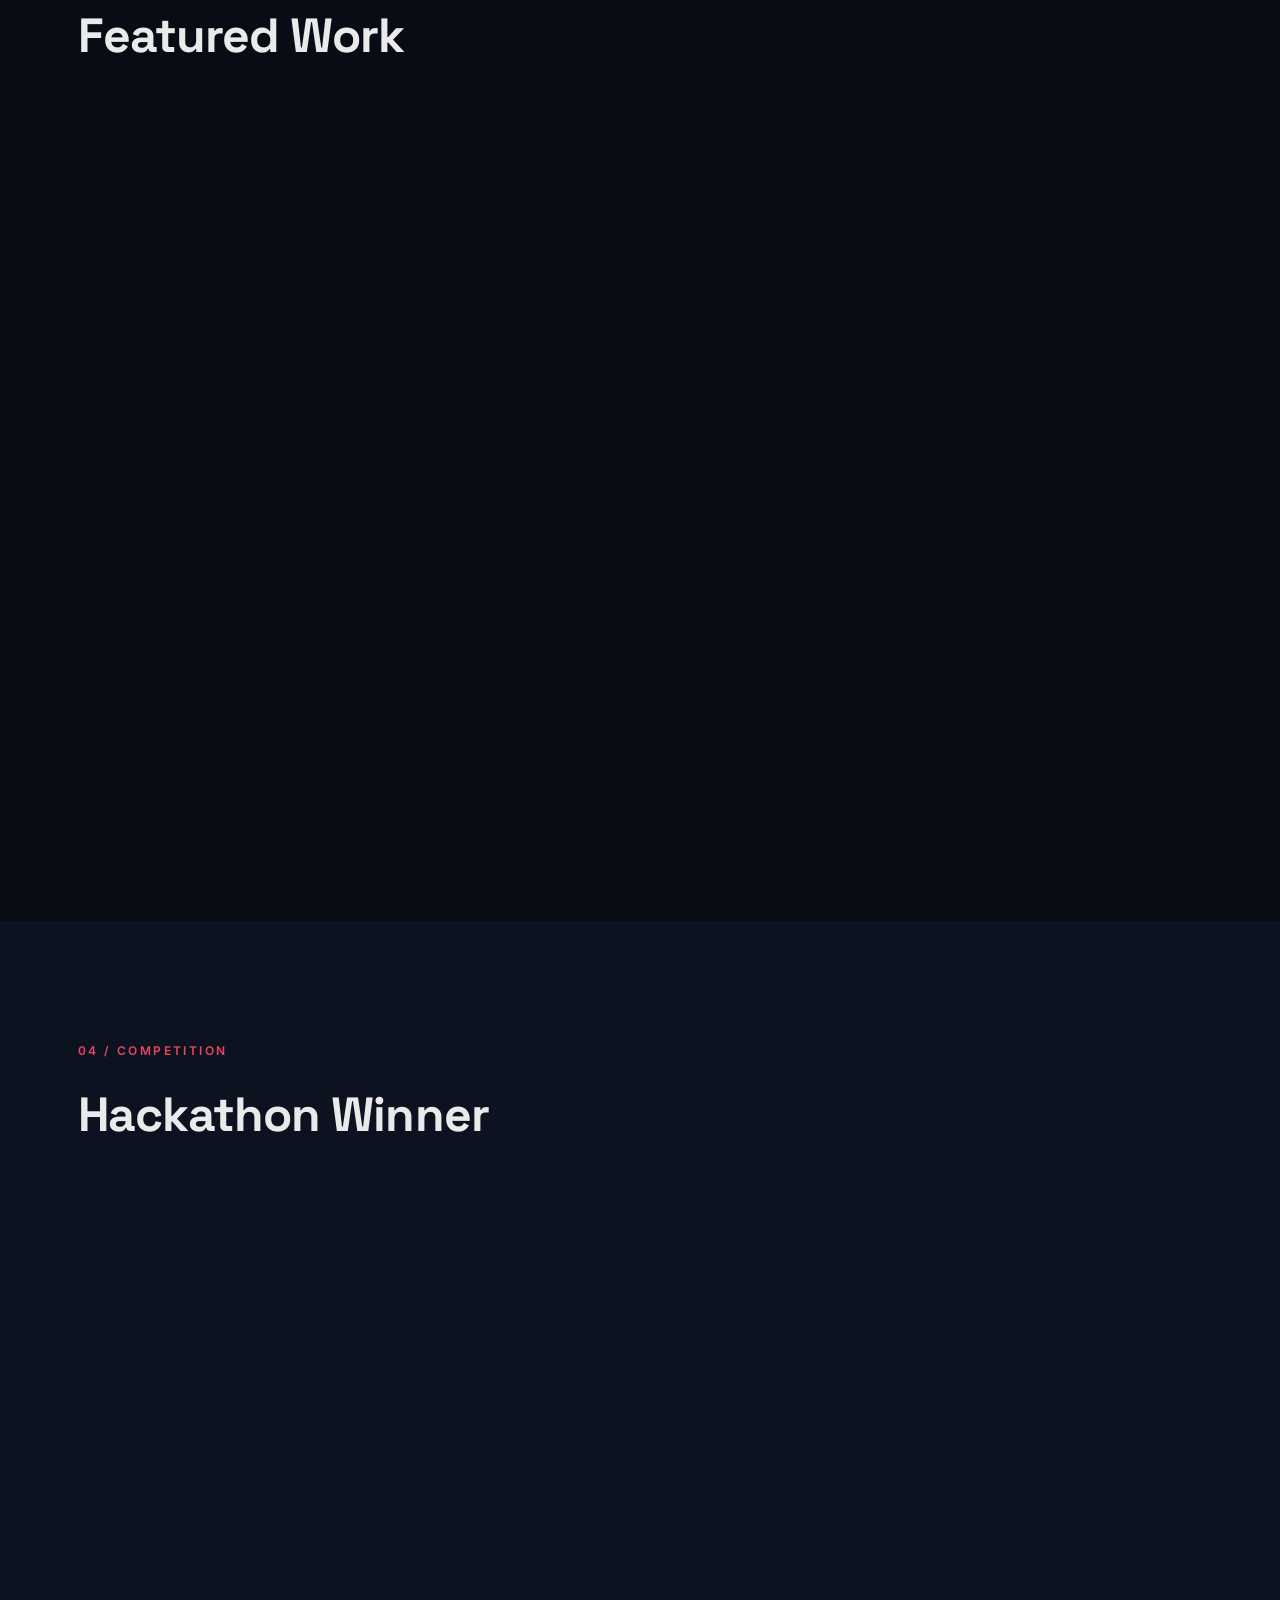
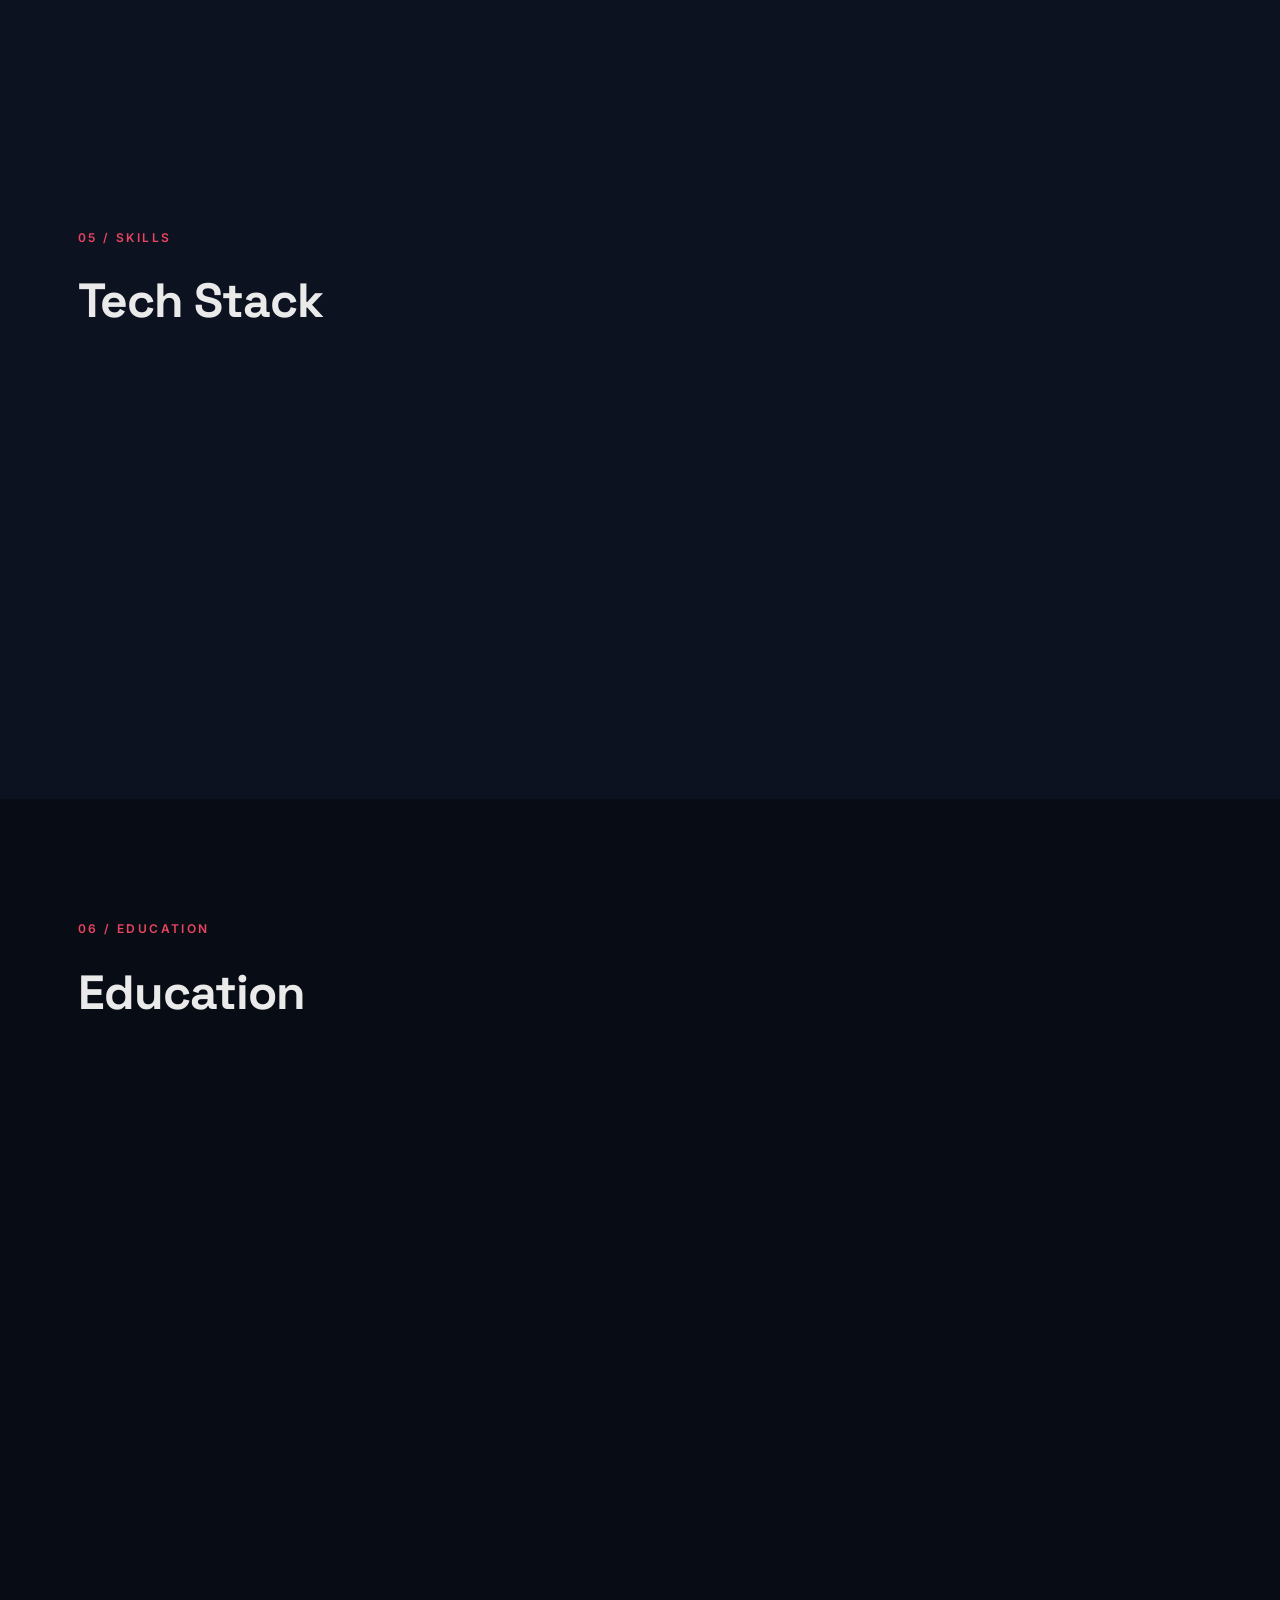
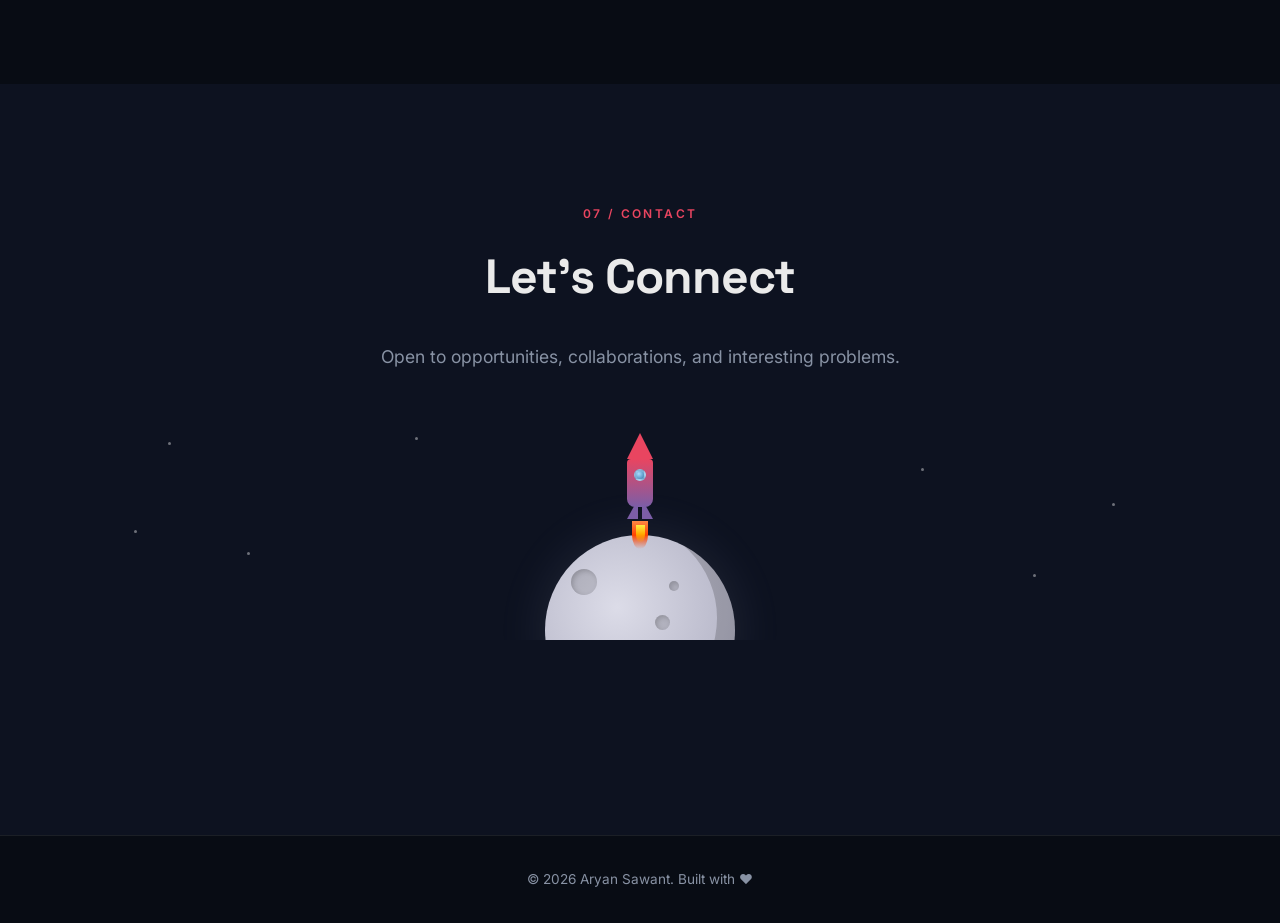
==== commit 396e34db: "Add rocket launch animation from moon in contact section CSS-only animation: rocket sits on moon, la" ====
--- a/3d-portfolio/index.html
+++ b/3d-portfolio/index.html
@@ -384,7 +384,7 @@
         <div class="edu-icon">📚</div>
         <div class="edu-body">
           <h3>Class XII — Science</h3>
-          <p class="edu-org">Nano Krims Junior College</p>
+          <p class="edu-org">Namorims Junior College</p>
           <p class="edu-meta">2022 &nbsp;·&nbsp; <strong>71%</strong></p>
         </div>
       </div>
@@ -406,6 +406,36 @@
     <div class="section-label">07 / Contact</div>
     <h2 class="section-title">Let's Connect</h2>
     <p class="contact-sub">Open to opportunities, collaborations, and interesting problems.</p>
+    <div class="rocket-scene" aria-hidden="true">
+      <div class="rs-stars">
+        <span style="top:10%;left:8%"></span>
+        <span style="top:22%;left:75%;animation-delay:.7s"></span>
+        <span style="top:60%;left:15%;animation-delay:1.2s"></span>
+        <span style="top:15%;left:50%;animation-delay:1.8s"></span>
+        <span style="top:70%;left:85%;animation-delay:.4s"></span>
+        <span style="top:38%;left:92%;animation-delay:1.5s"></span>
+        <span style="top:8%;left:30%;animation-delay:.9s"></span>
+        <span style="top:50%;left:5%;animation-delay:.2s"></span>
+      </div>
+      <div class="rs-moon">
+        <div class="rs-crater" style="width:26px;height:26px;top:34px;left:26px"></div>
+        <div class="rs-crater" style="width:15px;height:15px;top:80px;left:110px"></div>
+        <div class="rs-crater" style="width:10px;height:10px;top:46px;left:124px"></div>
+      </div>
+      <div class="rs-rocket">
+        <div class="rs-nose"></div>
+        <div class="rs-body"><div class="rs-window"></div></div>
+        <div class="rs-fins">
+          <div class="rs-fin-l"></div>
+          <div class="rs-fin-r"></div>
+        </div>
+        <div class="rs-flame-wrap">
+          <div class="rs-flame-a"></div>
+          <div class="rs-flame-b"></div>
+        </div>
+      </div>
+    </div>
+
     <div class="contact-links reveal">
       <a href="mailto:aryansawant1144@gmail.com" class="contact-pill">
         <img src="https://img.icons8.com/color/48/gmail-new.png" alt="Email" />
--- a/3d-portfolio/styles.css
+++ b/3d-portfolio/styles.css
@@ -827,3 +827,120 @@
   .tc-header { flex-direction: column; text-align: center; }
   .project-grid { grid-template-columns: 1fr; }
 }
+
+/* ── ROCKET LAUNCH SCENE (Contact) ────────────────────────────────── */
+.rocket-scene {
+  position: relative;
+  height: 220px;
+  margin: 40px 0 20px;
+  overflow: hidden;
+}
+
+.rs-stars span {
+  position: absolute;
+  width: 3px; height: 3px;
+  background: #fff;
+  border-radius: 50%;
+  opacity: 0.4;
+  animation: rs-twinkle 2.2s ease-in-out infinite;
+}
+@keyframes rs-twinkle {
+  0%, 100% { opacity: 0.2; transform: scale(1); }
+  50%       { opacity: 0.9; transform: scale(1.4); }
+}
+
+.rs-moon {
+  position: absolute;
+  bottom: -85px;
+  left: 50%;
+  transform: translateX(-50%);
+  width: 190px; height: 190px;
+  background: radial-gradient(circle at 38% 38%, #dcdce8, #a8a8bc);
+  border-radius: 50%;
+  box-shadow: inset -18px -12px 0 rgba(0,0,0,0.18), 0 0 50px rgba(180,180,220,0.12);
+}
+.rs-crater {
+  position: absolute;
+  background: rgba(0,0,0,0.13);
+  border-radius: 50%;
+  box-shadow: inset 2px 2px 5px rgba(0,0,0,0.18);
+}
+
+.rs-rocket {
+  position: absolute;
+  bottom: 97px;
+  left: 50%;
+  transform: translateX(-50%);
+  animation: rs-launch 3.2s cubic-bezier(0.4,0,0.2,1) infinite;
+}
+@keyframes rs-launch {
+  0%   { transform: translateX(-50%) translateY(0);      opacity: 1; }
+  4%   { transform: translateX(-50%) translateY(5px);    opacity: 1; }
+  38%  { transform: translateX(-50%) translateY(-290px); opacity: 1; }
+  40%  { transform: translateX(-50%) translateY(-300px); opacity: 0; }
+  41%  { transform: translateX(-50%) translateY(0);      opacity: 0; }
+  72%  { transform: translateX(-50%) translateY(0);      opacity: 0; }
+  82%  { transform: translateX(-50%) translateY(0);      opacity: 1; }
+  100% { transform: translateX(-50%) translateY(0);      opacity: 1; }
+}
+
+.rs-nose {
+  width: 0; height: 0;
+  border-left: 13px solid transparent;
+  border-right: 13px solid transparent;
+  border-bottom: 26px solid #e94560;
+  margin: 0 auto;
+}
+.rs-body {
+  width: 26px; height: 48px;
+  background: linear-gradient(180deg, #e94560, #7b5ea7);
+  border-radius: 4px 4px 8px 8px;
+  margin: 0 auto;
+  position: relative;
+}
+.rs-window {
+  width: 12px; height: 12px;
+  background: radial-gradient(circle at 35% 35%, #aaddff, #3377aa);
+  border-radius: 50%;
+  position: absolute;
+  top: 10px; left: 50%;
+  transform: translateX(-50%);
+  border: 2px solid rgba(255,255,255,0.25);
+}
+.rs-fins {
+  display: flex;
+  justify-content: space-between;
+  margin-top: -8px;
+}
+.rs-fin-l {
+  width: 0; height: 0;
+  border-right: 11px solid #7b5ea7;
+  border-top: 20px solid transparent;
+}
+.rs-fin-r {
+  width: 0; height: 0;
+  border-left: 11px solid #7b5ea7;
+  border-top: 20px solid transparent;
+}
+.rs-flame-wrap {
+  display: flex;
+  flex-direction: column;
+  align-items: center;
+  margin-top: 2px;
+  animation: rs-flicker 0.12s ease-in-out infinite alternate;
+}
+@keyframes rs-flicker {
+  0%   { transform: scaleX(1)    scaleY(1); }
+  100% { transform: scaleX(0.8)  scaleY(1.18); }
+}
+.rs-flame-a {
+  width: 16px; height: 28px;
+  background: linear-gradient(180deg, #ff8844, #ff4400, transparent);
+  border-radius: 0 0 60% 60%;
+}
+.rs-flame-b {
+  width: 9px; height: 18px;
+  background: linear-gradient(180deg, #ffee44, #ffaa00, transparent);
+  border-radius: 0 0 60% 60%;
+  margin-top: -24px;
+}
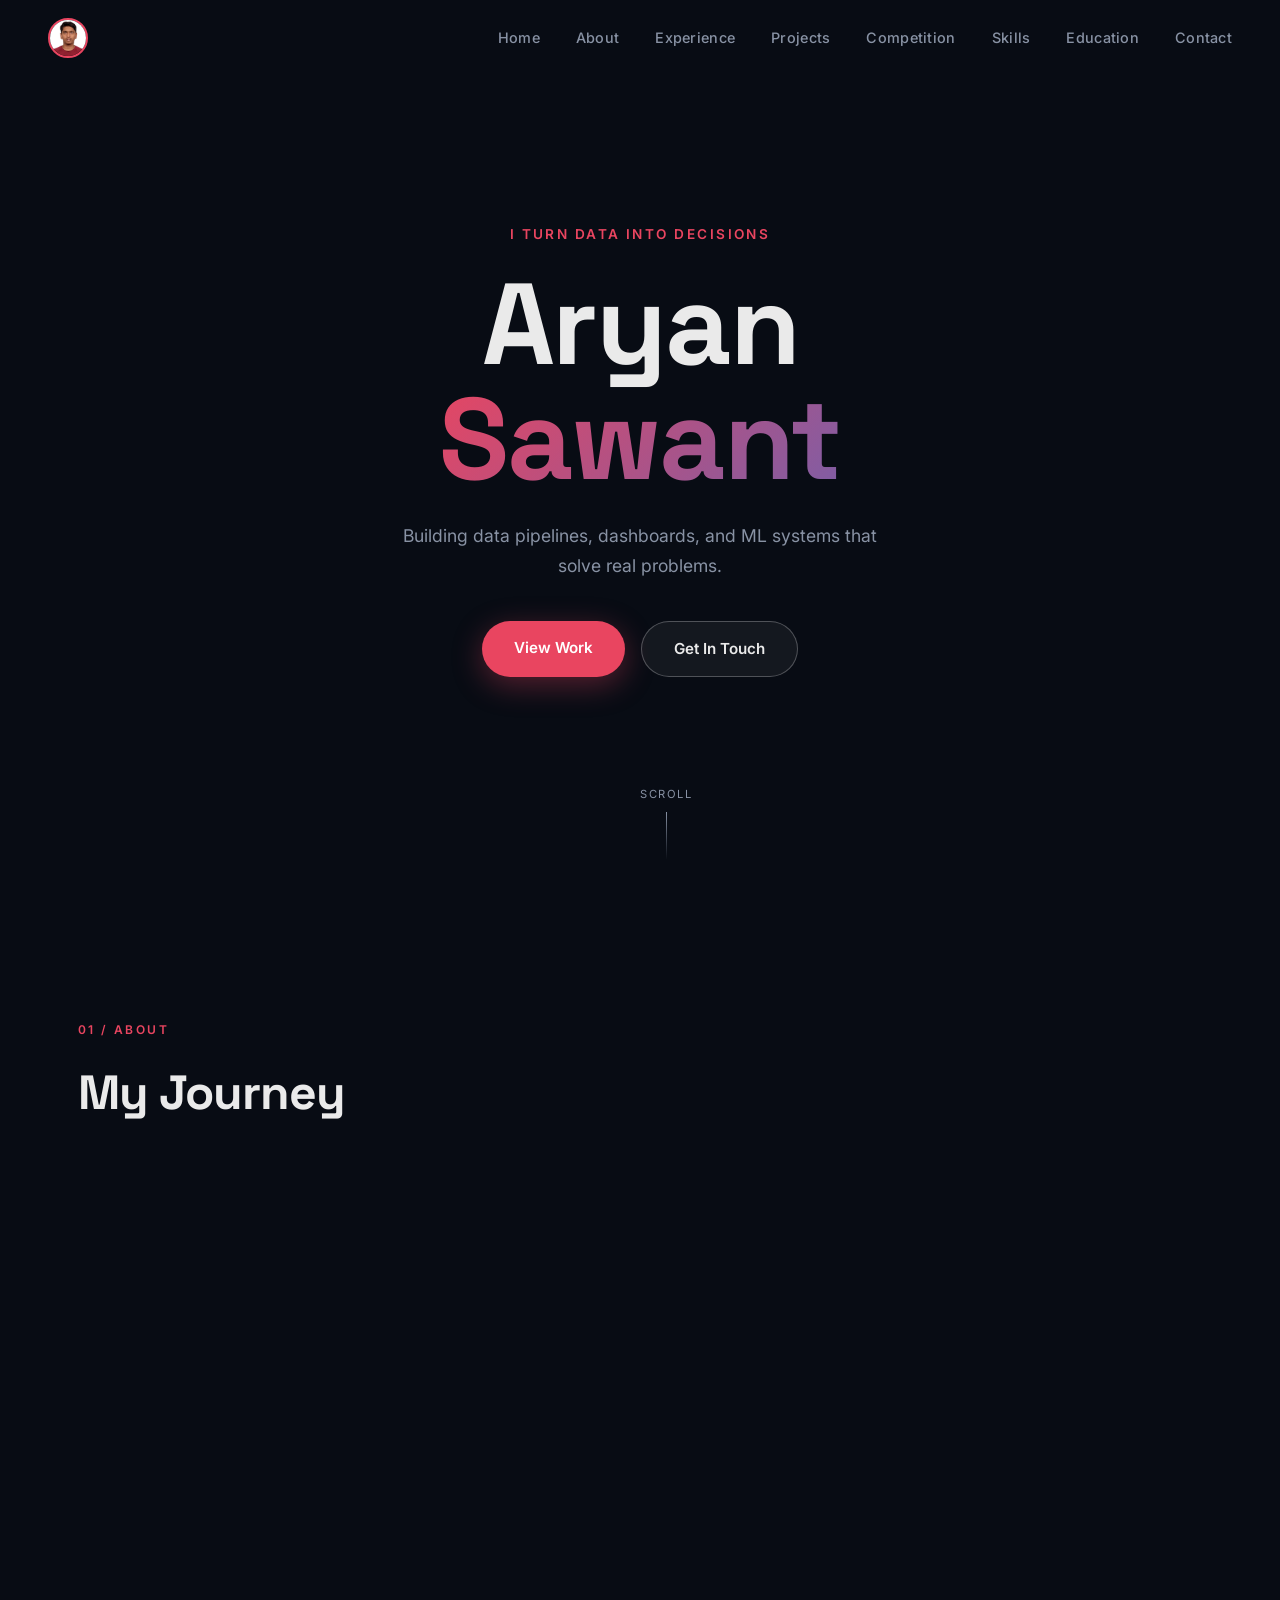
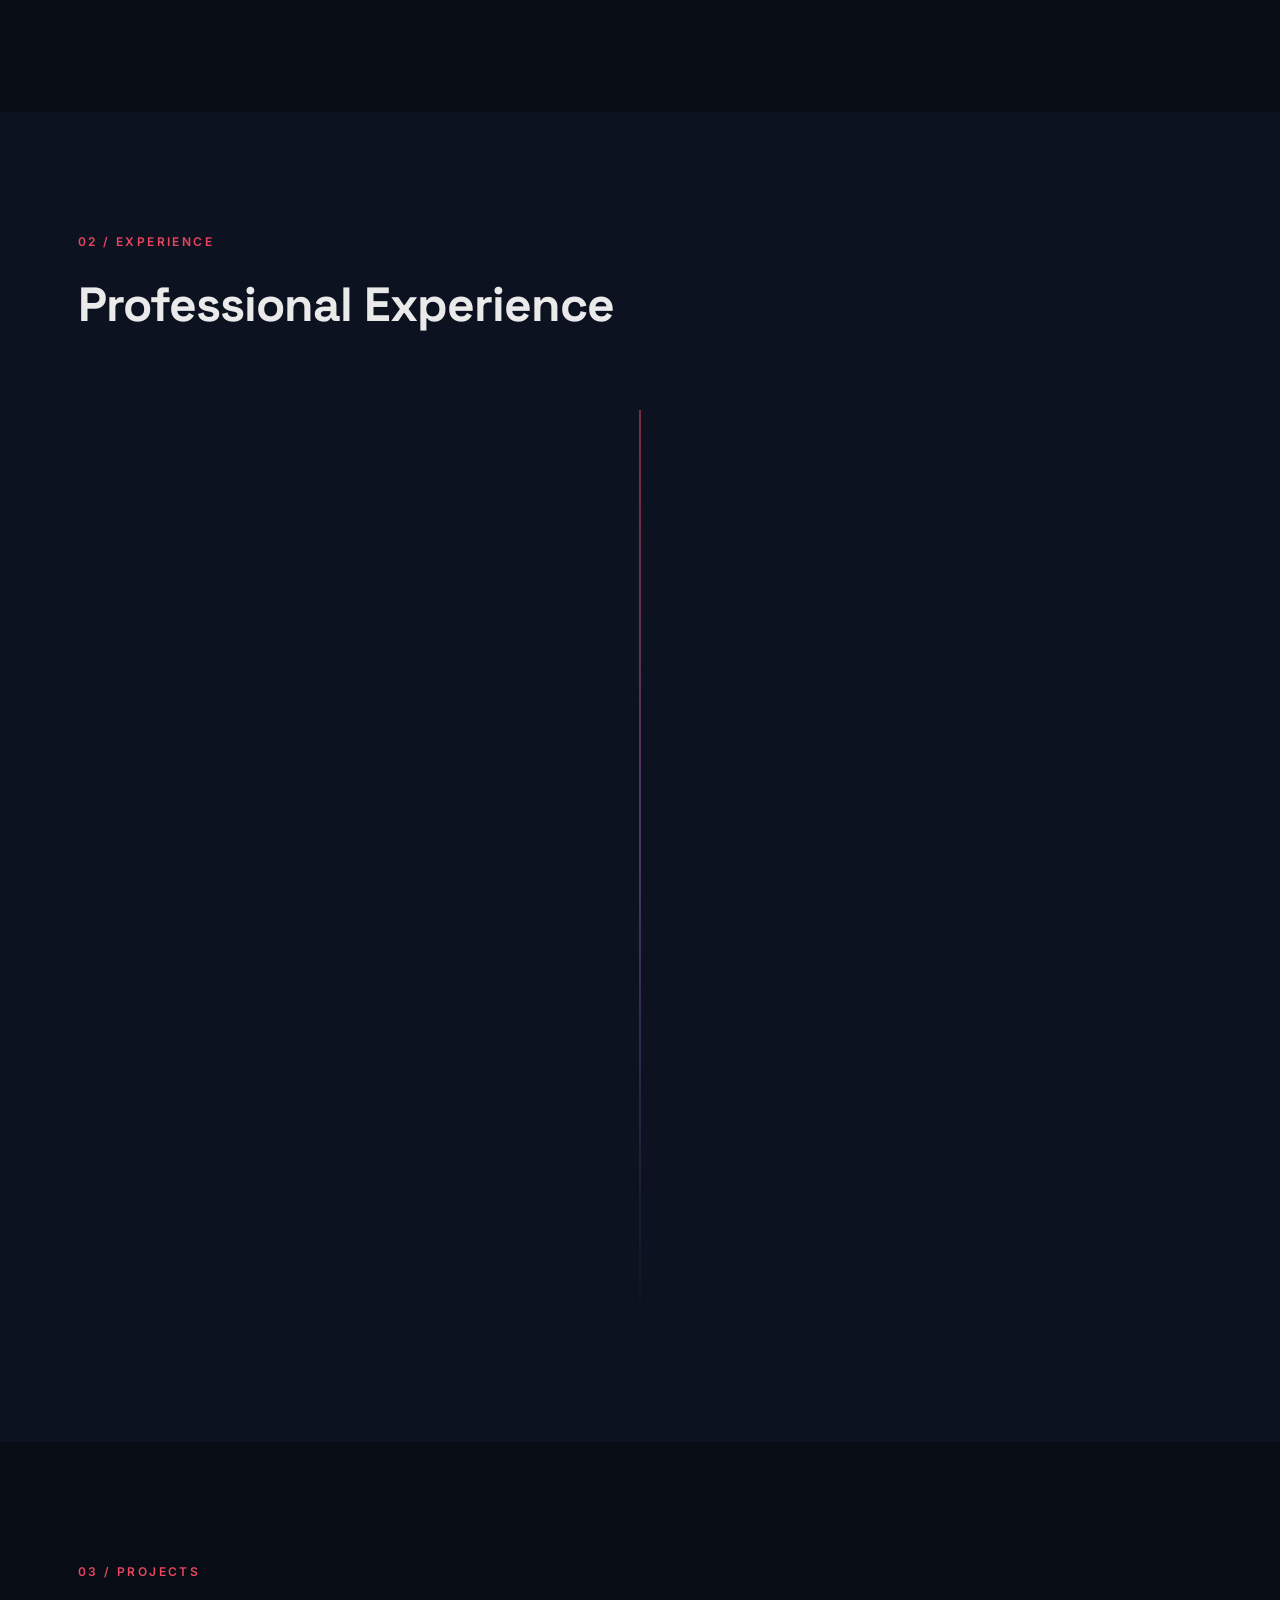
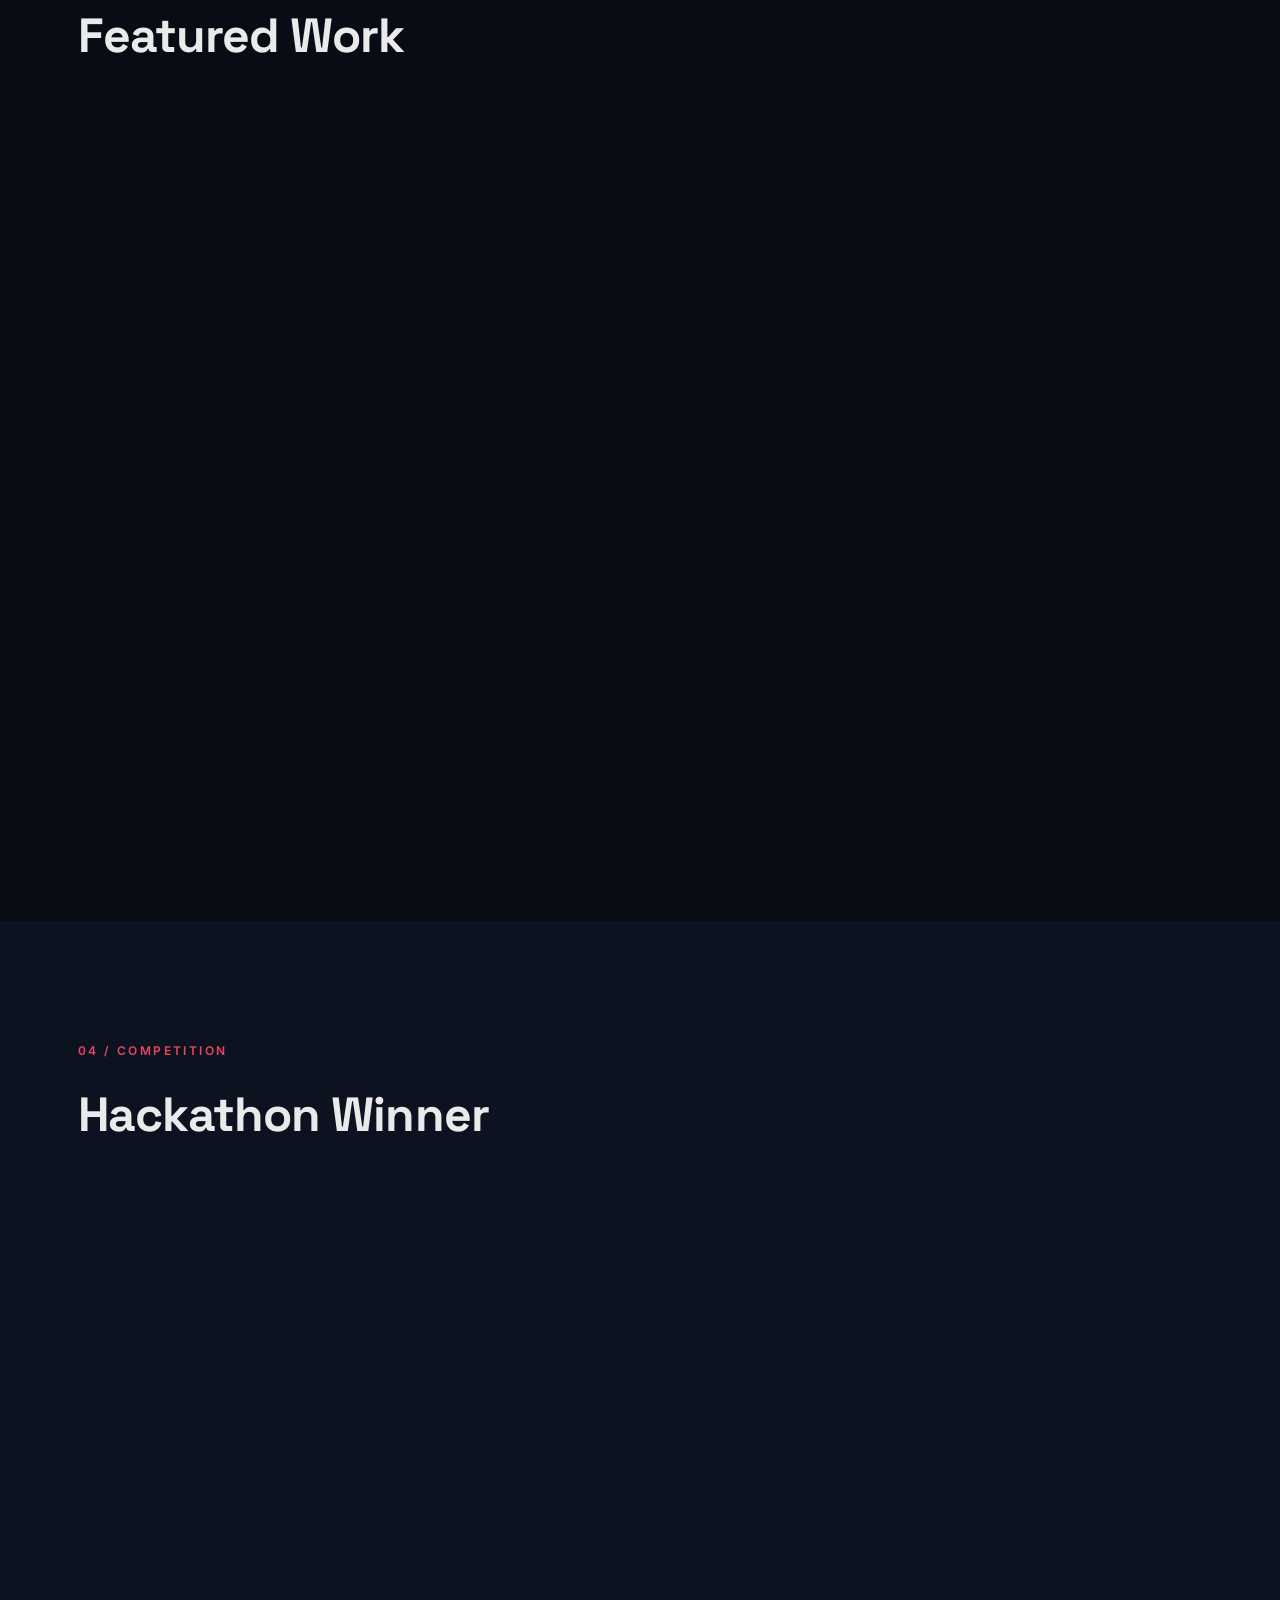
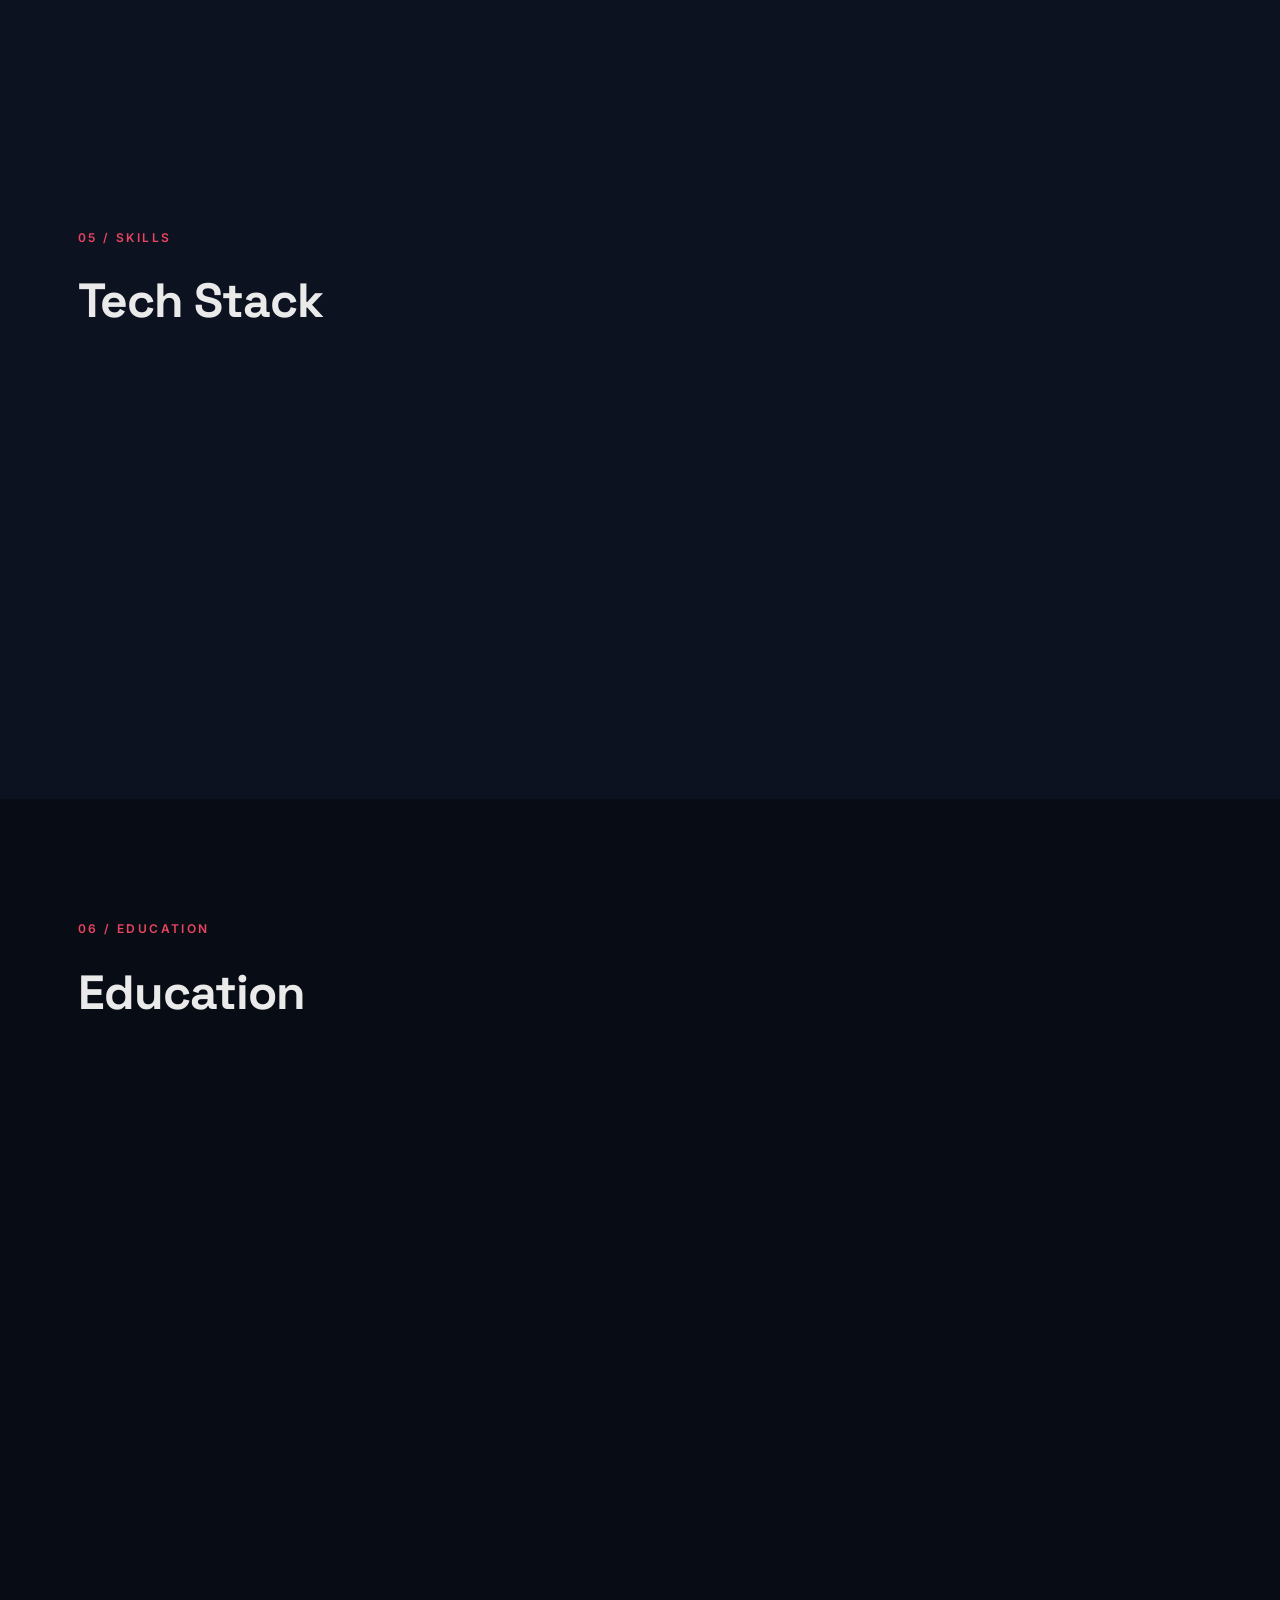
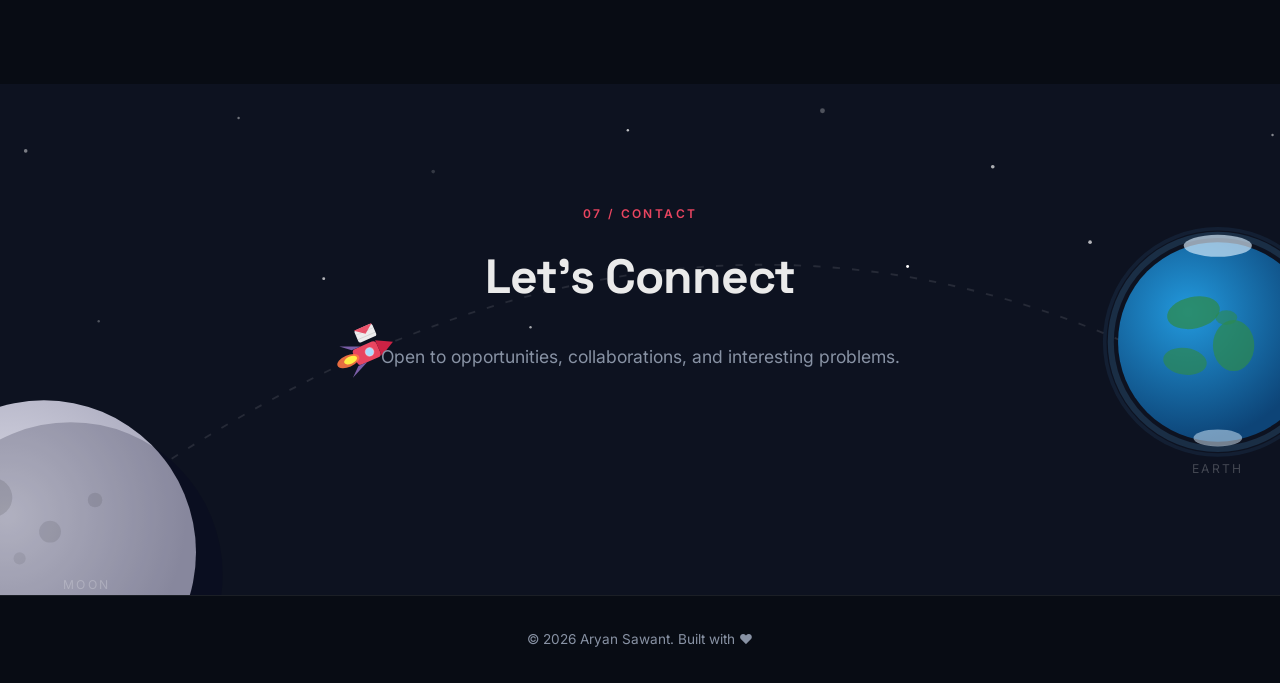
==== commit edb620eb: "Redesign contact rocket scene as full SVG background Rocket launches from moon (left), travels arc t" ====
--- a/3d-portfolio/index.html
+++ b/3d-portfolio/index.html
@@ -402,40 +402,81 @@
 
 <!-- ── CONTACT ─────────────────────────────────────────────────────── -->
 <section id="contact" class="section section-dark">
-  <div class="container contact-container">
+  <div class="contact-bg-scene" aria-hidden="true">
+    <svg width="100%" height="100%" viewBox="0 0 1200 420" preserveAspectRatio="xMidYMid slice" xmlns="http://www.w3.org/2000/svg">
+      <defs>
+        <radialGradient id="cbg-moon" cx="38%" cy="38%" r="60%"><stop offset="0%" stop-color="#dcdce8"/><stop offset="100%" stop-color="#a8a8bc"/></radialGradient>
+        <radialGradient id="cbg-earth" cx="35%" cy="35%" r="65%"><stop offset="0%" stop-color="#2299dd"/><stop offset="100%" stop-color="#0d4477"/></radialGradient>
+      </defs>
+      <!-- Stars -->
+      <circle cx="95"  cy="55"  r="1.5" fill="white"><animate attributeName="opacity" values=".5;.1;.5" dur="2.1s" repeatCount="indefinite"/></circle>
+      <circle cx="270" cy="28"  r="1"   fill="white"><animate attributeName="opacity" values=".4;.9;.4" dur="1.8s" begin=".4s" repeatCount="indefinite"/></circle>
+      <circle cx="430" cy="72"  r="1.5" fill="white"><animate attributeName="opacity" values=".6;.15;.6" dur="2.9s" begin=".8s" repeatCount="indefinite"/></circle>
+      <circle cx="590" cy="38"  r="1"   fill="white"><animate attributeName="opacity" values=".4;.85;.4" dur="1.6s" begin="1.2s" repeatCount="indefinite"/></circle>
+      <circle cx="750" cy="22"  r="2"   fill="white"><animate attributeName="opacity" values=".5;.15;.5" dur="2.4s" begin=".6s" repeatCount="indefinite"/></circle>
+      <circle cx="890" cy="68"  r="1.5" fill="white"><animate attributeName="opacity" values=".45;.9;.45" dur="3.0s" begin="1.5s" repeatCount="indefinite"/></circle>
+      <circle cx="1120" cy="42" r="1"   fill="white"><animate attributeName="opacity" values=".5;.12;.5" dur="1.9s" begin=".3s" repeatCount="indefinite"/></circle>
+      <circle cx="340" cy="160" r="1.2" fill="white"><animate attributeName="opacity" values=".35;.7;.35" dur="2.5s" begin=".9s" repeatCount="indefinite"/></circle>
+      <circle cx="680" cy="170" r="1"   fill="white"><animate attributeName="opacity" values=".45;.1;.45" dur="2.0s" begin="1.7s" repeatCount="indefinite"/></circle>
+      <circle cx="970" cy="130" r="1.5" fill="white"><animate attributeName="opacity" values=".4;.8;.4" dur="2.7s" begin=".5s" repeatCount="indefinite"/></circle>
+      <circle cx="155" cy="195" r="1"   fill="white"><animate attributeName="opacity" values=".55;.15;.55" dur="1.7s" begin="1.1s" repeatCount="indefinite"/></circle>
+      <circle cx="820" cy="150" r="1.2" fill="white"><animate attributeName="opacity" values=".35;.75;.35" dur="2.3s" begin="1.9s" repeatCount="indefinite"/></circle>
+      <circle cx="510" cy="200" r="1"   fill="white"><animate attributeName="opacity" values=".3;.65;.3" dur="3.2s" begin=".7s" repeatCount="indefinite"/></circle>
+      <!-- Dashed trajectory -->
+      <path id="cbg-path" d="M 215 308 Q 620 48 998 212" fill="none" stroke="rgba(255,255,255,0.1)" stroke-width="1.5" stroke-dasharray="6 10"/>
+      <!-- Moon -->
+      <circle cx="110" cy="385" r="125" fill="url(#cbg-moon)"/>
+      <circle cx="110" cy="385" r="125" fill="rgba(0,0,30,0.2)" transform="translate(22 18)"/>
+      <circle cx="68"  cy="340" r="16" fill="rgba(0,0,0,0.11)"/>
+      <circle cx="115" cy="368" r="9"  fill="rgba(0,0,0,0.09)"/>
+      <circle cx="152" cy="342" r="6"  fill="rgba(0,0,0,0.09)"/>
+      <circle cx="90"  cy="390" r="5"  fill="rgba(0,0,0,0.07)"/>
+      <text x="145" y="415" text-anchor="middle" font-size="10" fill="rgba(255,255,255,0.22)" font-family="Inter,sans-serif" letter-spacing="2">MOON</text>
+      <!-- Earth -->
+      <circle cx="1075" cy="212" r="82" fill="url(#cbg-earth)"/>
+      <circle cx="1075" cy="212" r="88" fill="none" stroke="#55aaee" stroke-width="5" opacity="0.18"/>
+      <circle cx="1075" cy="212" r="93" fill="none" stroke="#55aaee" stroke-width="3" opacity="0.09"/>
+      <ellipse cx="1055" cy="188" rx="22" ry="13" fill="#2d8a4e" opacity="0.75" transform="rotate(-12 1055 188)"/>
+      <ellipse cx="1088" cy="215" rx="17" ry="21" fill="#2d8a4e" opacity="0.70"/>
+      <ellipse cx="1048" cy="228" rx="18" ry="11" fill="#2d8a4e" opacity="0.68" transform="rotate(8 1048 228)"/>
+      <ellipse cx="1082" cy="192" rx="9"  ry="6"  fill="#2d8a4e" opacity="0.60"/>
+      <ellipse cx="1075" cy="133" rx="28" ry="9"  fill="rgba(220,240,255,0.65)"/>
+      <ellipse cx="1075" cy="291" rx="20" ry="7"  fill="rgba(220,240,255,0.50)"/>
+      <text x="1075" y="320" text-anchor="middle" font-size="10" fill="rgba(255,255,255,0.22)" font-family="Inter,sans-serif" letter-spacing="2">EARTH</text>
+      <!-- Rocket + envelope (animated) -->
+      <g>
+        <!-- Envelope on top -->
+        <rect x="-6" y="-21" width="16" height="11" rx="2" fill="white" opacity="0.92"/>
+        <polygon points="-6,-21 2,-15 10,-21" fill="#e94560" opacity="0.92"/>
+        <line x1="-6" y1="-13" x2="10" y2="-13" stroke="rgba(0,0,0,0.12)" stroke-width="0.6"/>
+        <line x1="-6" y1="-17" x2="10" y2="-17" stroke="rgba(0,0,0,0.08)" stroke-width="0.6"/>
+        <!-- Body pointing right -->
+        <rect x="-14" y="-7" width="21" height="14" rx="3" fill="#e94560"/>
+        <polygon points="7,-7 7,7 20,0" fill="#cc2244"/>
+        <polygon points="-14,-7 -22,-14 -6,-7" fill="#7b5ea7"/>
+        <polygon points="-14,7 -22,14 -6,7" fill="#7b5ea7"/>
+        <circle cx="-1" cy="0" r="3.5" fill="#aaddff" stroke="rgba(255,255,255,0.35)" stroke-width="1"/>
+        <!-- Flame -->
+        <ellipse cx="-20" cy="0" rx="10" ry="5" fill="#ff7744" opacity="0.9">
+          <animate attributeName="rx" values="10;8;11;9;10" dur="0.19s" repeatCount="indefinite"/>
+          <animate attributeName="ry" values="5;4;5.5;4.5;5" dur="0.19s" repeatCount="indefinite"/>
+        </ellipse>
+        <ellipse cx="-18" cy="0" rx="6" ry="3" fill="#ffee44">
+          <animate attributeName="rx" values="6;5;7;5.5;6" dur="0.14s" repeatCount="indefinite"/>
+        </ellipse>
+        <animateMotion dur="9s" repeatCount="indefinite" rotate="auto" calcMode="linear"
+          keyPoints="0;0;1;1;0;0" keyTimes="0;0.12;0.68;0.80;0.81;1">
+          <mpath href="#cbg-path"/>
+        </animateMotion>
+        <animate attributeName="opacity" dur="9s" repeatCount="indefinite" calcMode="linear"
+          values="1;1;1;0;0;1" keyTimes="0;0.12;0.68;0.81;0.90;1"/>
+      </g>
+    </svg>
+  </div>
+  <div class="container contact-container" style="position:relative;z-index:1">
     <div class="section-label">07 / Contact</div>
     <h2 class="section-title">Let's Connect</h2>
     <p class="contact-sub">Open to opportunities, collaborations, and interesting problems.</p>
-    <div class="rocket-scene" aria-hidden="true">
-      <div class="rs-stars">
-        <span style="top:10%;left:8%"></span>
-        <span style="top:22%;left:75%;animation-delay:.7s"></span>
-        <span style="top:60%;left:15%;animation-delay:1.2s"></span>
-        <span style="top:15%;left:50%;animation-delay:1.8s"></span>
-        <span style="top:70%;left:85%;animation-delay:.4s"></span>
-        <span style="top:38%;left:92%;animation-delay:1.5s"></span>
-        <span style="top:8%;left:30%;animation-delay:.9s"></span>
-        <span style="top:50%;left:5%;animation-delay:.2s"></span>
-      </div>
-      <div class="rs-moon">
-        <div class="rs-crater" style="width:26px;height:26px;top:34px;left:26px"></div>
-        <div class="rs-crater" style="width:15px;height:15px;top:80px;left:110px"></div>
-        <div class="rs-crater" style="width:10px;height:10px;top:46px;left:124px"></div>
-      </div>
-      <div class="rs-rocket">
-        <div class="rs-nose"></div>
-        <div class="rs-body"><div class="rs-window"></div></div>
-        <div class="rs-fins">
-          <div class="rs-fin-l"></div>
-          <div class="rs-fin-r"></div>
-        </div>
-        <div class="rs-flame-wrap">
-          <div class="rs-flame-a"></div>
-          <div class="rs-flame-b"></div>
-        </div>
-      </div>
-    </div>
-
     <div class="contact-links reveal">
       <a href="mailto:aryansawant1144@gmail.com" class="contact-pill">
         <img src="https://img.icons8.com/color/48/gmail-new.png" alt="Email" />
--- a/3d-portfolio/styles.css
+++ b/3d-portfolio/styles.css
@@ -828,119 +828,11 @@
   .project-grid { grid-template-columns: 1fr; }
 }
 
-/* ── ROCKET LAUNCH SCENE (Contact) ────────────────────────────────── */
-.rocket-scene {
-  position: relative;
-  height: 220px;
-  margin: 40px 0 20px;
-  overflow: hidden;
-}
-
-.rs-stars span {
-  position: absolute;
-  width: 3px; height: 3px;
-  background: #fff;
-  border-radius: 50%;
-  opacity: 0.4;
-  animation: rs-twinkle 2.2s ease-in-out infinite;
-}
-@keyframes rs-twinkle {
-  0%, 100% { opacity: 0.2; transform: scale(1); }
-  50%       { opacity: 0.9; transform: scale(1.4); }
-}
-
-.rs-moon {
-  position: absolute;
-  bottom: -85px;
-  left: 50%;
-  transform: translateX(-50%);
-  width: 190px; height: 190px;
-  background: radial-gradient(circle at 38% 38%, #dcdce8, #a8a8bc);
-  border-radius: 50%;
-  box-shadow: inset -18px -12px 0 rgba(0,0,0,0.18), 0 0 50px rgba(180,180,220,0.12);
-}
-.rs-crater {
-  position: absolute;
-  background: rgba(0,0,0,0.13);
-  border-radius: 50%;
-  box-shadow: inset 2px 2px 5px rgba(0,0,0,0.18);
-}
-
-.rs-rocket {
-  position: absolute;
-  bottom: 97px;
-  left: 50%;
-  transform: translateX(-50%);
-  animation: rs-launch 3.2s cubic-bezier(0.4,0,0.2,1) infinite;
-}
-@keyframes rs-launch {
-  0%   { transform: translateX(-50%) translateY(0);      opacity: 1; }
-  4%   { transform: translateX(-50%) translateY(5px);    opacity: 1; }
-  38%  { transform: translateX(-50%) translateY(-290px); opacity: 1; }
-  40%  { transform: translateX(-50%) translateY(-300px); opacity: 0; }
-  41%  { transform: translateX(-50%) translateY(0);      opacity: 0; }
-  72%  { transform: translateX(-50%) translateY(0);      opacity: 0; }
-  82%  { transform: translateX(-50%) translateY(0);      opacity: 1; }
-  100% { transform: translateX(-50%) translateY(0);      opacity: 1; }
-}
-
-.rs-nose {
-  width: 0; height: 0;
-  border-left: 13px solid transparent;
-  border-right: 13px solid transparent;
-  border-bottom: 26px solid #e94560;
-  margin: 0 auto;
-}
-.rs-body {
-  width: 26px; height: 48px;
-  background: linear-gradient(180deg, #e94560, #7b5ea7);
-  border-radius: 4px 4px 8px 8px;
-  margin: 0 auto;
-  position: relative;
-}
-.rs-window {
-  width: 12px; height: 12px;
-  background: radial-gradient(circle at 35% 35%, #aaddff, #3377aa);
-  border-radius: 50%;
-  position: absolute;
-  top: 10px; left: 50%;
-  transform: translateX(-50%);
-  border: 2px solid rgba(255,255,255,0.25);
-}
-.rs-fins {
-  display: flex;
-  justify-content: space-between;
-  margin-top: -8px;
-}
-.rs-fin-l {
-  width: 0; height: 0;
-  border-right: 11px solid #7b5ea7;
-  border-top: 20px solid transparent;
-}
-.rs-fin-r {
-  width: 0; height: 0;
-  border-left: 11px solid #7b5ea7;
-  border-top: 20px solid transparent;
-}
-.rs-flame-wrap {
-  display: flex;
-  flex-direction: column;
-  align-items: center;
-  margin-top: 2px;
-  animation: rs-flicker 0.12s ease-in-out infinite alternate;
-}
-@keyframes rs-flicker {
-  0%   { transform: scaleX(1)    scaleY(1); }
-  100% { transform: scaleX(0.8)  scaleY(1.18); }
-}
-.rs-flame-a {
-  width: 16px; height: 28px;
-  background: linear-gradient(180deg, #ff8844, #ff4400, transparent);
-  border-radius: 0 0 60% 60%;
-}
-.rs-flame-b {
-  width: 9px; height: 18px;
-  background: linear-gradient(180deg, #ffee44, #ffaa00, transparent);
-  border-radius: 0 0 60% 60%;
-  margin-top: -24px;
-}
+/* ── CONTACT BACKGROUND SCENE ─────────────────────────────────────── */
+#contact { position: relative; overflow: hidden; }
+.contact-bg-scene {
+  position: absolute;
+  inset: 0;
+  z-index: 0;
+  pointer-events: none;
+}
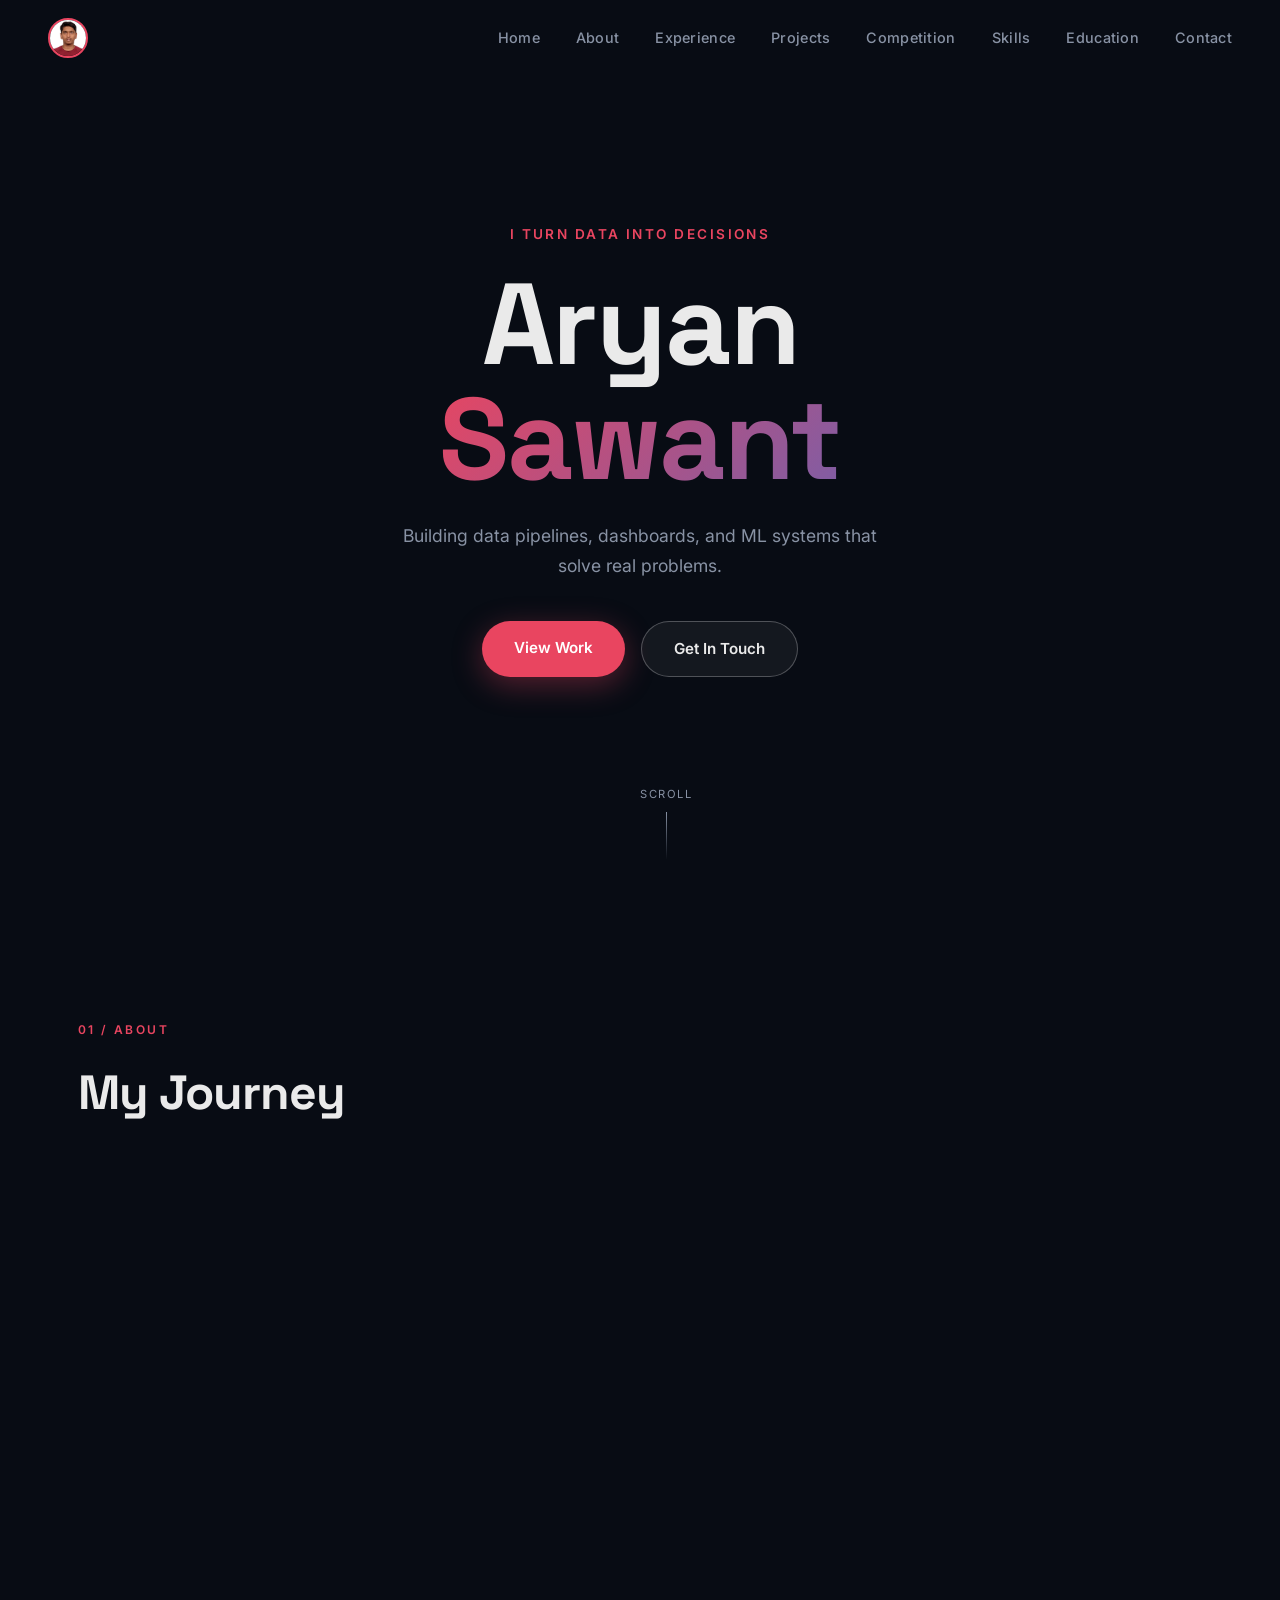
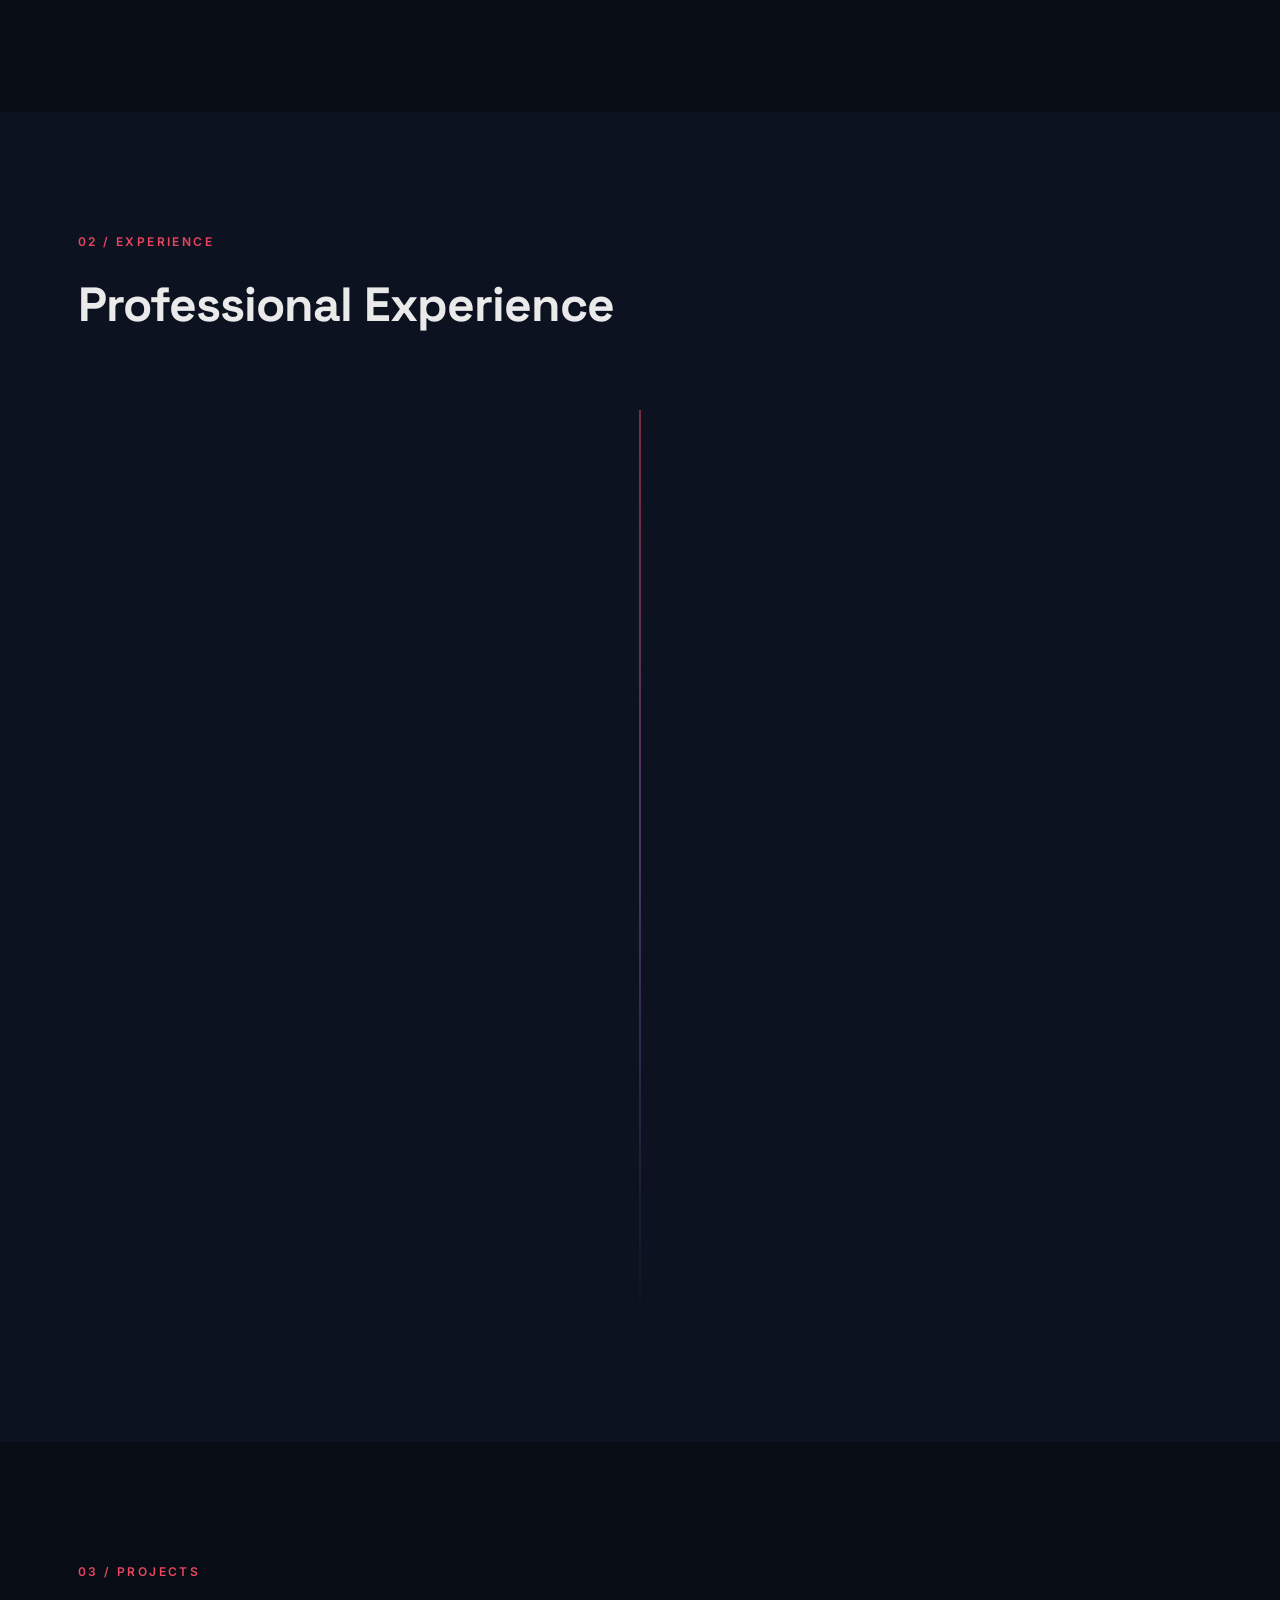
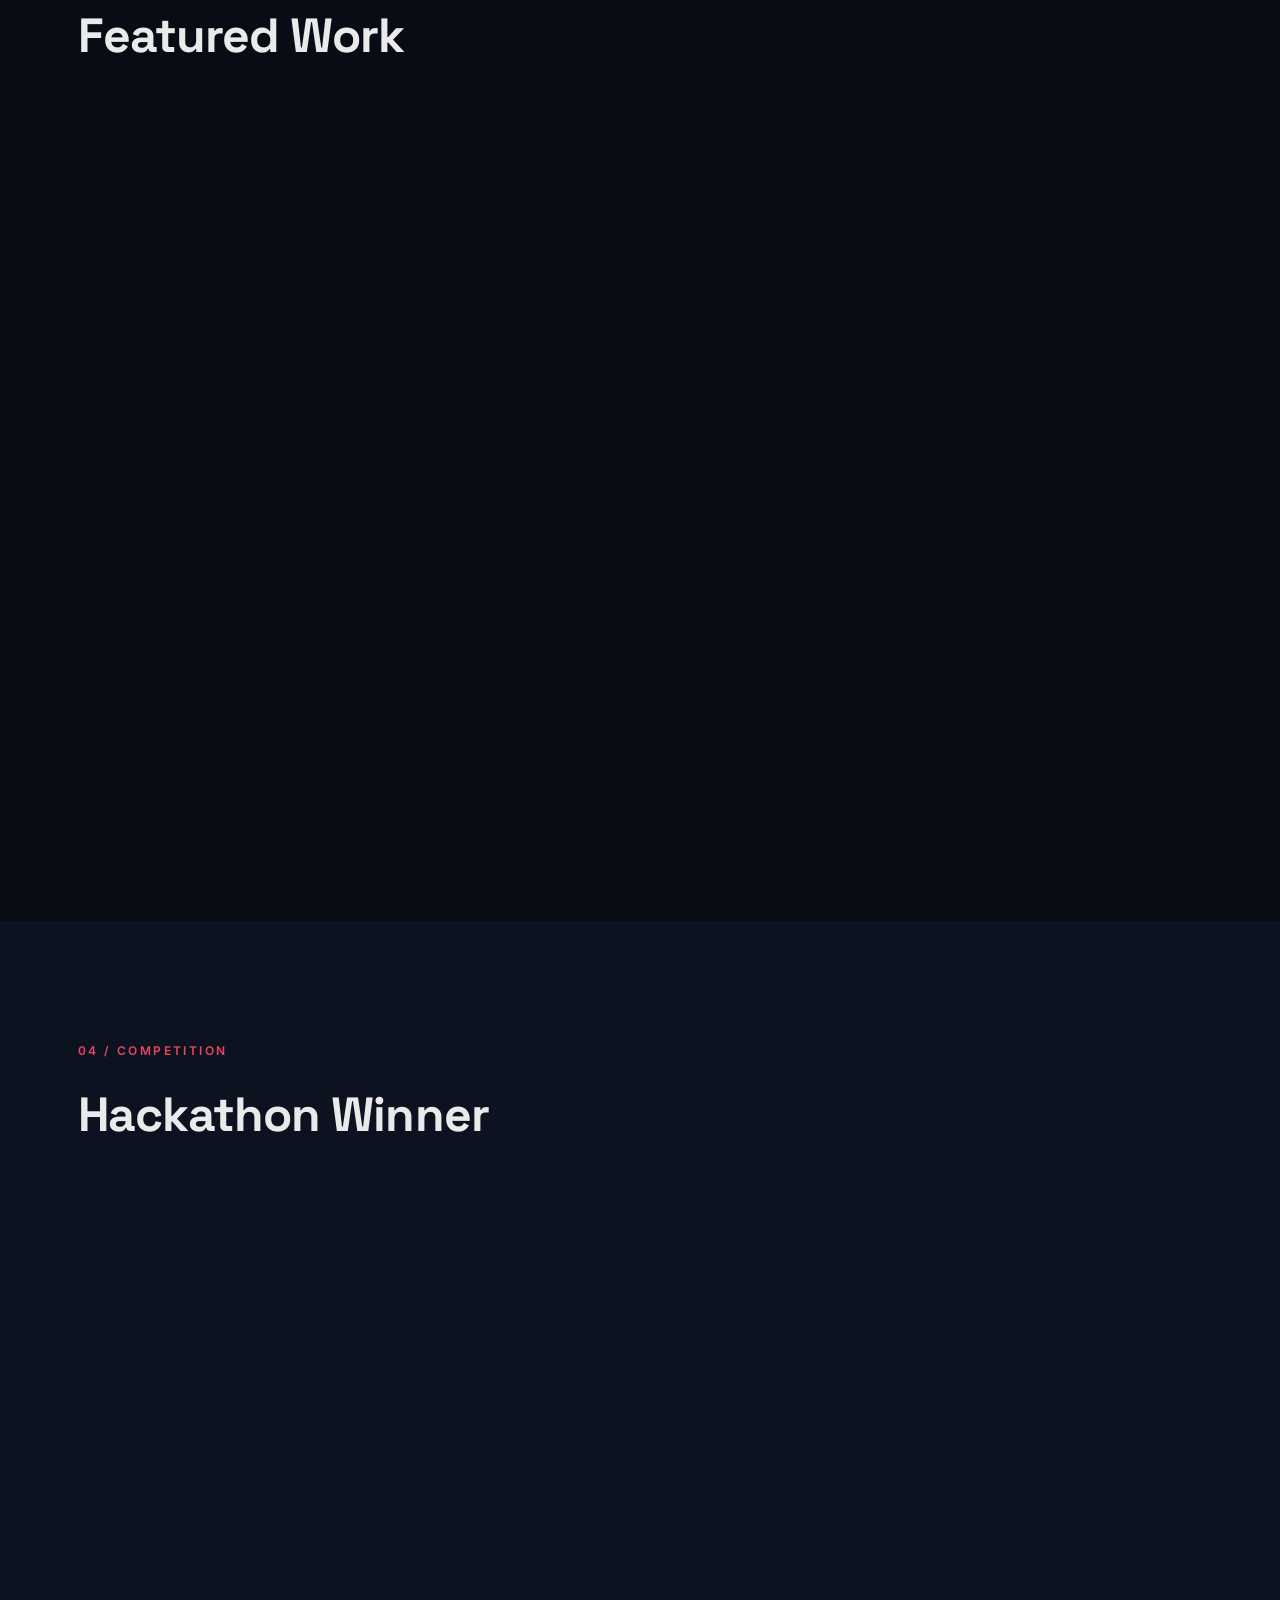
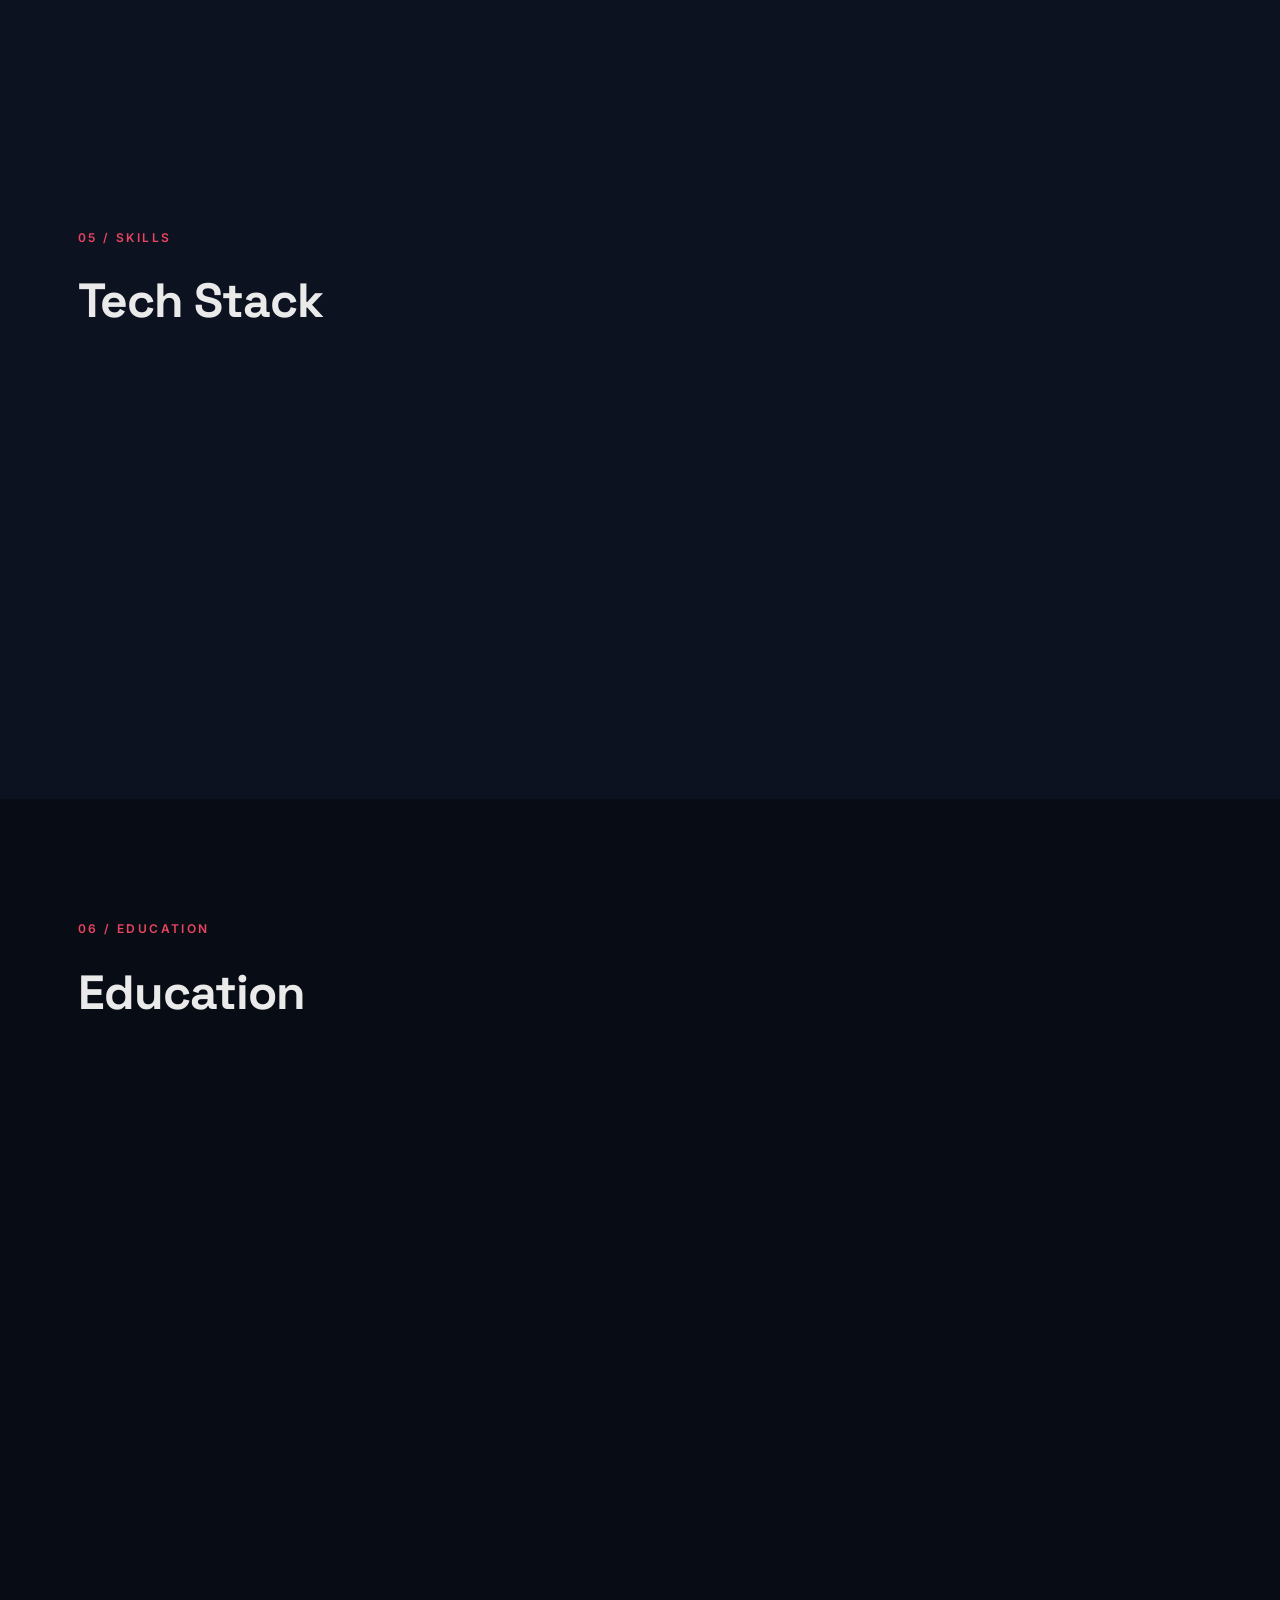
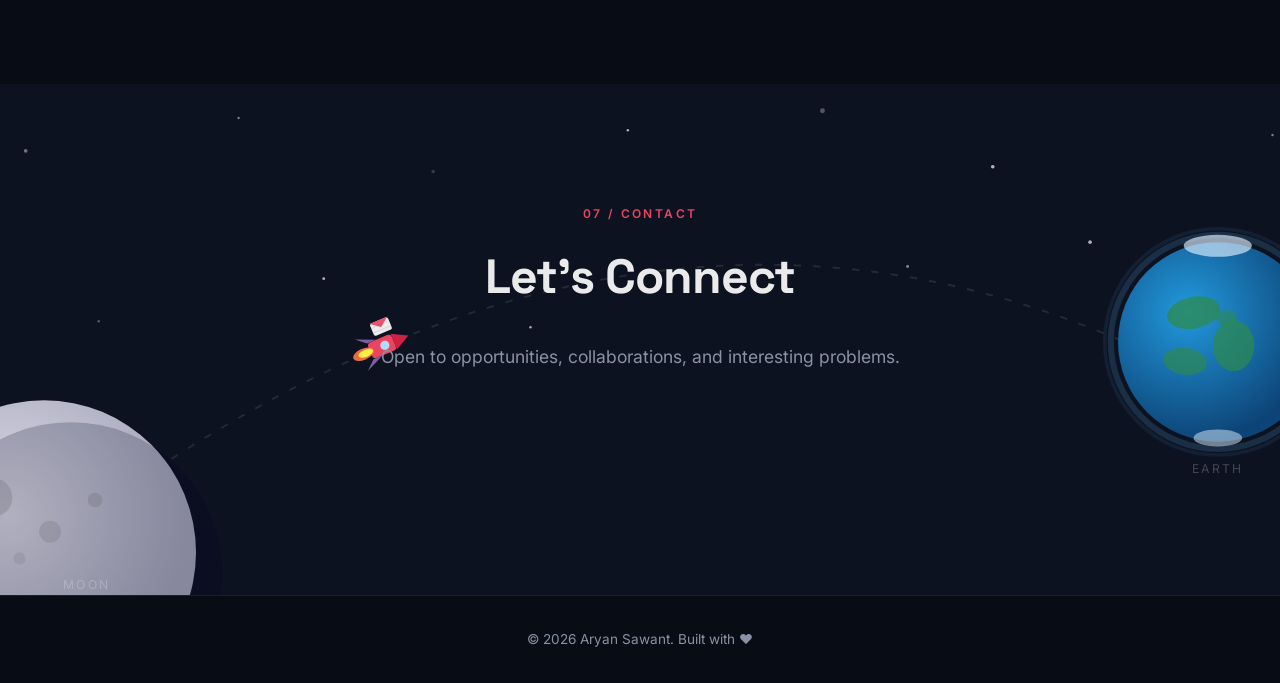
==== commit e601b025: "Fix production issue: rename 'project images' to 'project-images' Folder name with space causes 404s" ====
--- a/3d-portfolio/index.html
+++ b/3d-portfolio/index.html
@@ -4,7 +4,7 @@
   <meta charset="UTF-8" />
   <meta name="viewport" content="width=device-width, initial-scale=1.0" />
   <title>Aryan Sawant</title>
-  <link rel="icon" href="project images/DSC_0341.JPG" type="image/jpeg" />
+  <link rel="icon" href="project-images/DSC_0341.JPG" type="image/jpeg" />
   <link rel="preconnect" href="https://fonts.googleapis.com" />
   <link rel="stylesheet" href="https://fonts.googleapis.com/css2?family=Inter:wght@300;400;600;700;900&family=Space+Grotesk:wght@400;600;700&display=swap" />
   <link rel="stylesheet" href="styles.css" />
@@ -13,7 +13,7 @@
 
 <!-- ── NAV ─────────────────────────────────────────────────────────── -->
 <nav id="navbar">
-  <div class="nav-logo"><img src="project images/DSC_0341.JPG" alt="Aryan Sawant" class="nav-avatar" /></div>
+  <div class="nav-logo"><img src="project-images/DSC_0341.JPG" alt="Aryan Sawant" class="nav-avatar" /></div>
   <ul class="nav-links">
     <li><a href="#hero">Home</a></li>
     <li><a href="#about">About</a></li>
@@ -84,7 +84,7 @@
         <div class="timeline-card tilt-card">
           <div class="tc-header">
             <div class="tc-logo-wrap">
-              <img src="project images/thekuik_logo.jfif" alt="KUIK" class="tc-logo" />
+              <img src="project-images/thekuik_logo.jfif" alt="KUIK" class="tc-logo" />
             </div>
             <div>
               <h3>Data Analyst Intern</h3>
@@ -107,7 +107,7 @@
         <div class="timeline-card tilt-card">
           <div class="tc-header">
             <div class="tc-logo-wrap">
-              <img src="project images/drdo.png" alt="DRDO" class="tc-logo" />
+              <img src="project-images/drdo.png" alt="DRDO" class="tc-logo" />
             </div>
             <div>
               <h3>Data Analyst Intern</h3>
@@ -321,7 +321,7 @@
     <h2 class="section-title">Hackathon Winner</h2>
     <div class="hackathon-layout">
       <div class="hackathon-img-wrap reveal">
-        <img src="project images/hackthon.jpeg" alt="Tantraudgama 2025" />
+        <img src="project-images/hackthon.jpeg" alt="Tantraudgama 2025" />
         <div class="hackathon-badge">🏆 Hackathon Winner</div>
       </div>
       <div class="hackathon-details reveal">
